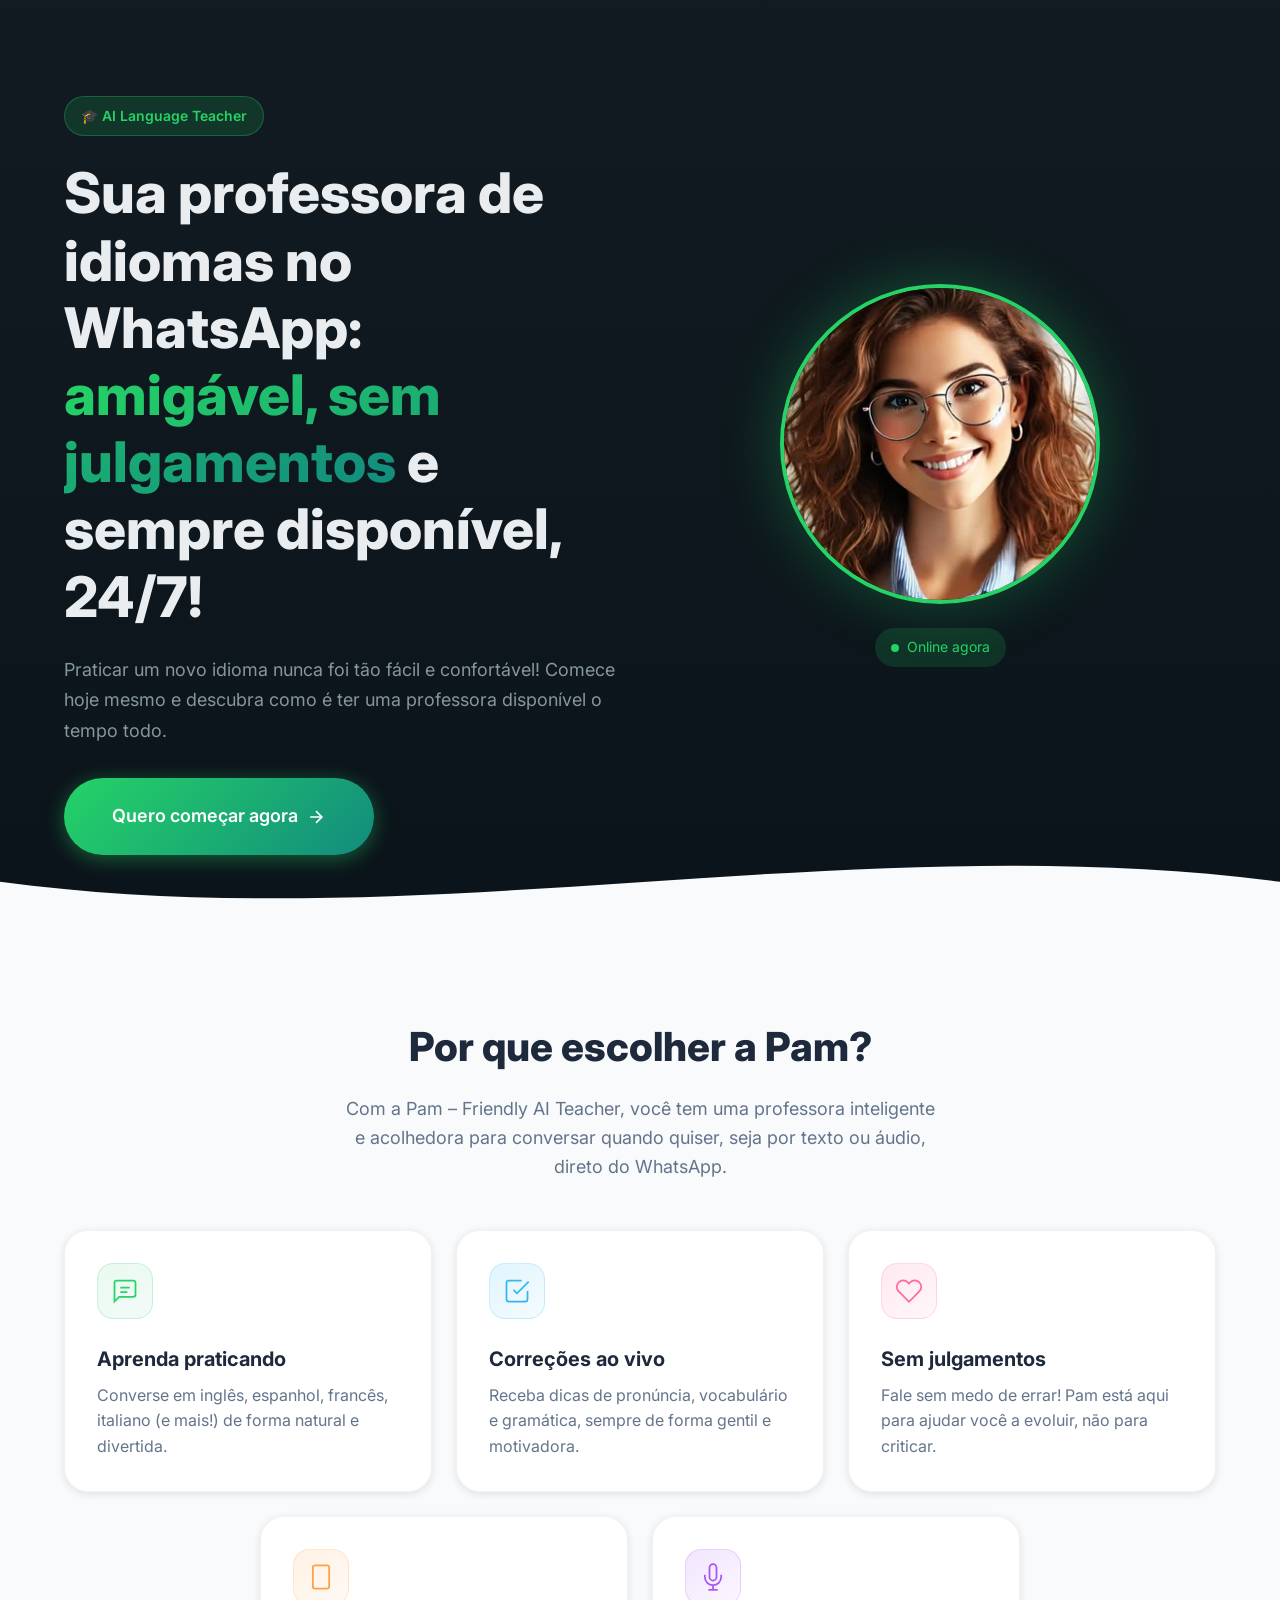
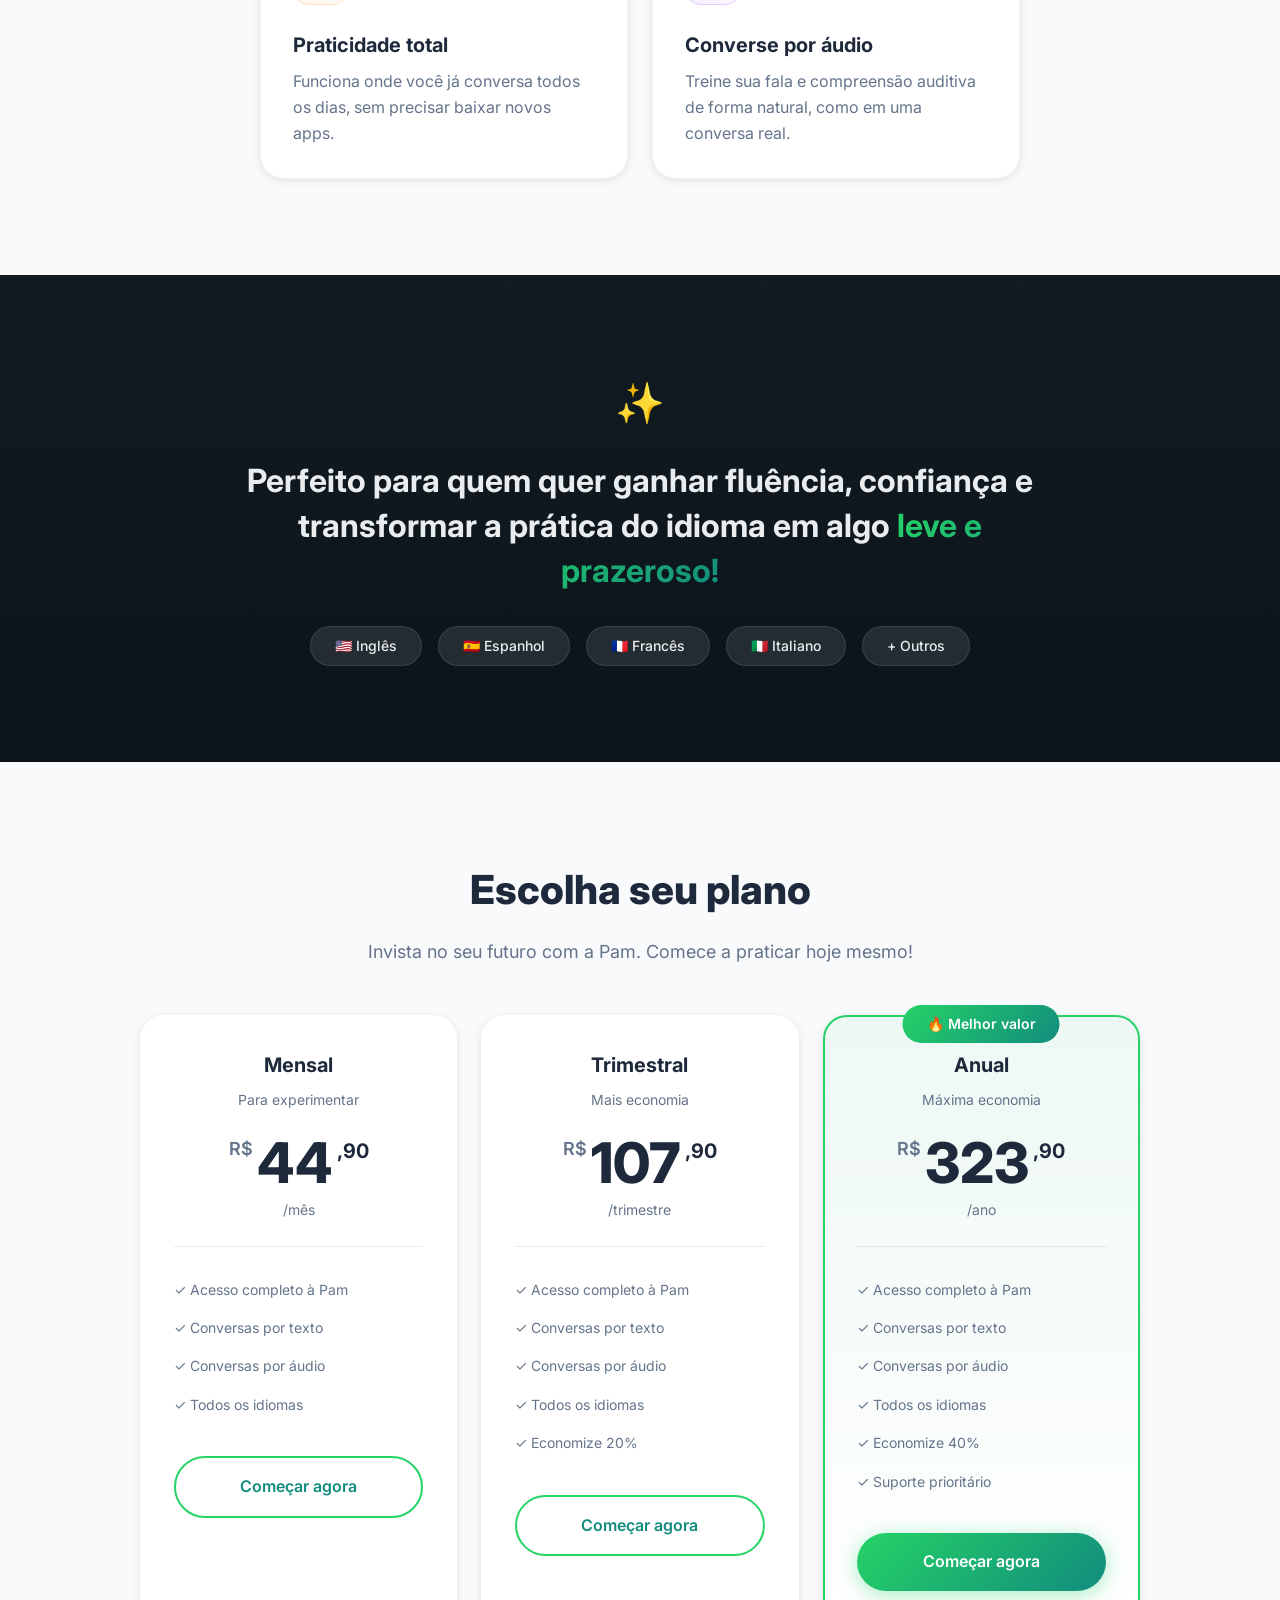
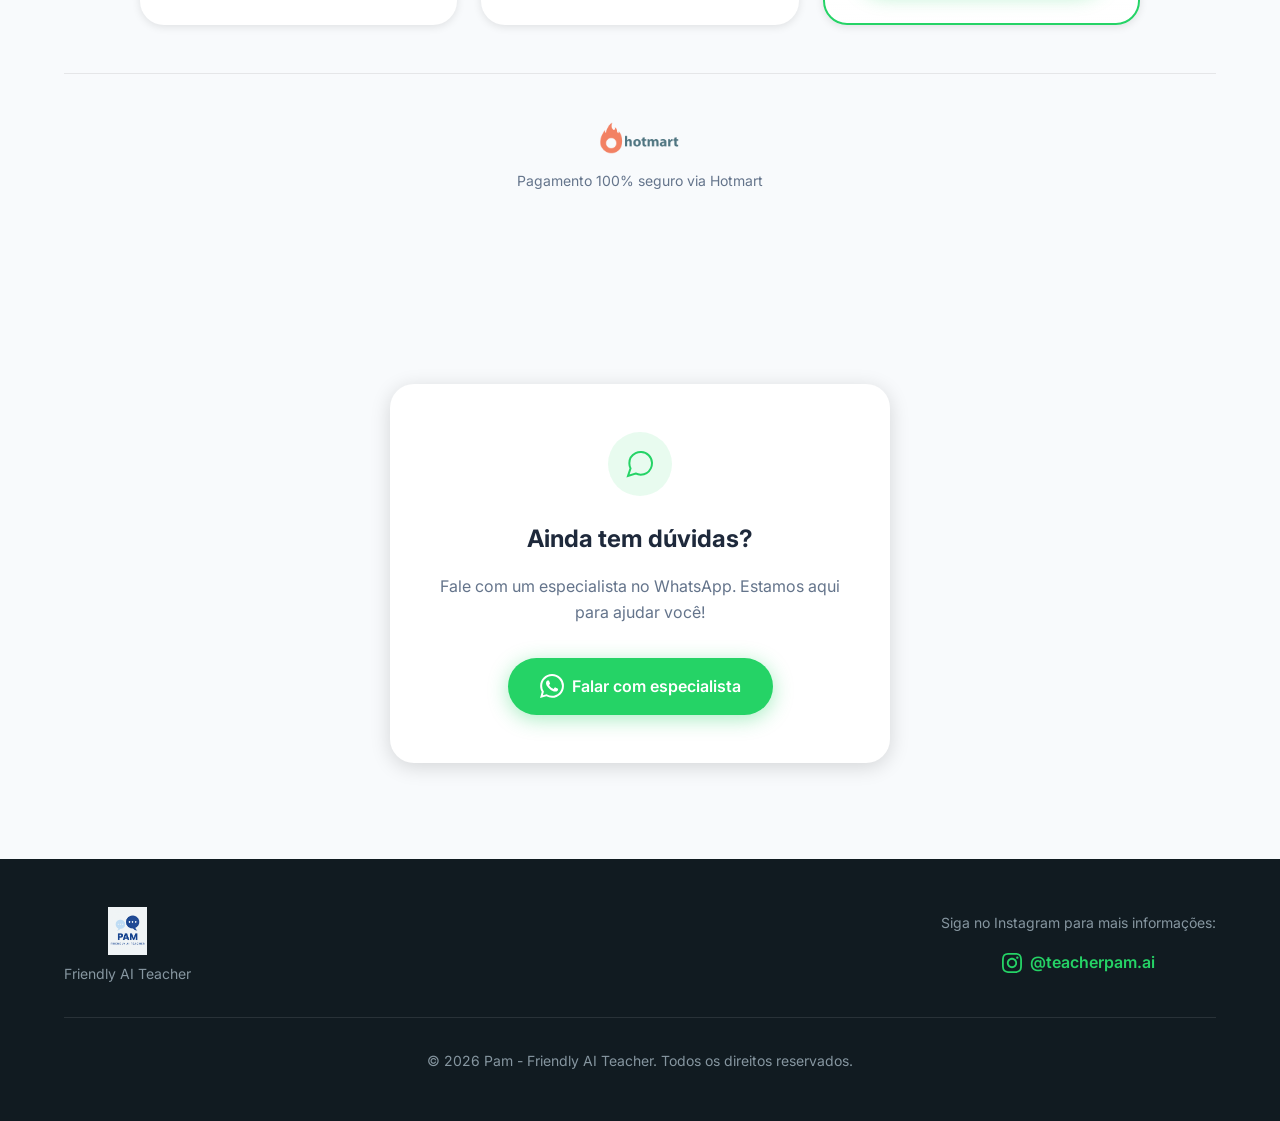
==== index.html @ ce545f1f "feat: enhance SEO by adding comprehensive meta tags, structured data, robots.txt, and sitemap.xml." ====
<!DOCTYPE html>
<html lang="pt-BR">

<head>
    <meta charset="UTF-8">
    <meta name="viewport" content="width=device-width, initial-scale=1.0">

    <!-- Primary SEO -->
    <title>Pam - Friendly AI Teacher | Sua Professora de Idiomas no WhatsApp</title>
    <meta name="description"
        content="Pam - Sua professora de idiomas no WhatsApp. Aprenda inglês, espanhol, francês e italiano de forma amigável, sem julgamentos e disponível 24/7. Pratique por texto e áudio!">
    <meta name="keywords"
        content="aprender inglês, professora de idiomas, WhatsApp, IA, inteligência artificial, curso de inglês, fluência, espanhol, francês, italiano">
    <meta name="author" content="Pam - Friendly AI Teacher">
    <meta name="robots" content="index, follow">

    <!-- Language & Locale -->
    <link rel="canonical" href="https://teacherpam.srv843916.hstgr.cloud/">
    <meta property="og:locale" content="pt_BR">
    <link rel="alternate" hreflang="pt-BR" href="https://teacherpam.srv843916.hstgr.cloud/">

    <!-- Open Graph / Facebook -->
    <meta property="og:type" content="website">
    <meta property="og:url" content="https://teacherpam.srv843916.hstgr.cloud/">
    <meta property="og:title" content="Pam - Friendly AI Teacher | Sua Professora de Idiomas no WhatsApp">
    <meta property="og:description"
        content="Praticar um novo idioma nunca foi tão fácil! Professora disponível 24/7, sem julgamentos. Aprenda inglês, espanhol, francês e italiano pelo WhatsApp.">
    <meta property="og:image" content="https://teacherpam.srv843916.hstgr.cloud/images/pam_profile.jpg">
    <meta property="og:image:width" content="1200">
    <meta property="og:image:height" content="630">
    <meta property="og:site_name" content="Pam - Friendly AI Teacher">

    <!-- Twitter Card -->
    <meta name="twitter:card" content="summary_large_image">
    <meta name="twitter:url" content="https://teacherpam.srv843916.hstgr.cloud/">
    <meta name="twitter:title" content="Pam - Friendly AI Teacher | Sua Professora de Idiomas no WhatsApp">
    <meta name="twitter:description"
        content="Praticar um novo idioma nunca foi tão fácil! Professora disponível 24/7, sem julgamentos.">
    <meta name="twitter:image" content="https://teacherpam.srv843916.hstgr.cloud/images/pam_profile.jpg">

    <!-- Favicon -->
    <link rel="icon" type="image/png" href="images/pam_logo.png">
    <link rel="apple-touch-icon" href="images/pam_logo.png">

    <!-- Preconnect & Preload for Performance -->
    <link rel="preconnect" href="https://fonts.googleapis.com">
    <link rel="preconnect" href="https://fonts.gstatic.com" crossorigin>
    <link rel="preload" href="https://fonts.googleapis.com/css2?family=Inter:wght@400;500;600;700;800&display=swap"
        as="style">
    <link href="https://fonts.googleapis.com/css2?family=Inter:wght@400;500;600;700;800&display=swap" rel="stylesheet">

    <!-- Styles -->
    <link rel="stylesheet" href="styles/main.css">

    <!-- Schema.org Structured Data -->
    <script type="application/ld+json">
    {
        "@context": "https://schema.org",
        "@type": "Product",
        "name": "Pam - Friendly AI Teacher",
        "description": "Professora de idiomas com inteligência artificial disponível 24/7 no WhatsApp. Aprenda inglês, espanhol, francês e italiano de forma amigável e sem julgamentos.",
        "image": "https://teacherpam.srv843916.hstgr.cloud/images/pam_profile.jpg",
        "brand": {
            "@type": "Brand",
            "name": "Pam - Friendly AI Teacher"
        },
        "offers": [
            {
                "@type": "Offer",
                "name": "Plano Mensal",
                "price": "44.90",
                "priceCurrency": "BRL",
                "availability": "https://schema.org/InStock"
            },
            {
                "@type": "Offer",
                "name": "Plano Trimestral",
                "price": "107.90",
                "priceCurrency": "BRL",
                "availability": "https://schema.org/InStock"
            },
            {
                "@type": "Offer",
                "name": "Plano Anual",
                "price": "323.90",
                "priceCurrency": "BRL",
                "availability": "https://schema.org/InStock"
            }
        ]
    }
    </script>
</head>

<body>
    <!-- ======================== HERO SECTION ======================== -->
    <header class="hero" id="hero">
        <div class="hero__container">
            <div class="hero__content">
                <span class="hero__badge">🎓 AI Language Teacher</span>
                <h1 class="hero__title">
                    Sua professora de idiomas no WhatsApp:
                    <span class="highlight">amigável, sem julgamentos</span> e sempre disponível, 24/7!
                </h1>
                <p class="hero__subtitle">
                    Praticar um novo idioma nunca foi tão fácil e confortável!
                    Comece hoje mesmo e descubra como é ter uma professora disponível o tempo todo.
                </p>
                <a href="#pricing" class="btn btn--primary btn--large">
                    <span>Quero começar agora</span>
                    <svg width="20" height="20" viewBox="0 0 24 24" fill="none" stroke="currentColor" stroke-width="2">
                        <path d="M5 12h14M12 5l7 7-7 7" />
                    </svg>
                </a>
            </div>
            <div class="hero__visual">
                <div class="hero__image-wrapper">
                    <img src="images/pam_profile.jpg" alt="Pam - Sua professora de idiomas" class="hero__image">
                    <div class="hero__glow"></div>
                </div>
                <div class="hero__status">
                    <span class="status-dot"></span>
                    Online agora
                </div>
            </div>
        </div>
        <div class="hero__wave">
            <svg viewBox="0 0 1440 120" preserveAspectRatio="none">
                <path d="M0,64 C480,150 960,-20 1440,64 L1440,120 L0,120 Z" fill="var(--bg-light)" />
            </svg>
        </div>
    </header>

    <!-- ======================== VALUE PROPOSITION ======================== -->
    <section class="features" id="features">
        <div class="container">
            <div class="features__intro fade-in">
                <h2 class="section-title">Por que escolher a Pam?</h2>
                <p class="section-subtitle">
                    Com a Pam – Friendly AI Teacher, você tem uma professora inteligente e acolhedora
                    para conversar quando quiser, seja por texto ou áudio, direto do WhatsApp.
                </p>
            </div>

            <div class="features__grid">
                <!-- Feature 1 -->
                <div class="feature-card fade-in">
                    <div class="feature-card__icon">
                        <svg viewBox="0 0 24 24" fill="none" stroke="currentColor" stroke-width="1.5">
                            <path d="M21 15a2 2 0 0 1-2 2H7l-4 4V5a2 2 0 0 1 2-2h14a2 2 0 0 1 2 2z" />
                            <path d="M8 9h8M8 13h6" />
                        </svg>
                    </div>
                    <h3 class="feature-card__title">Aprenda praticando</h3>
                    <p class="feature-card__text">
                        Converse em inglês, espanhol, francês, italiano (e mais!) de forma natural e divertida.
                    </p>
                </div>

                <!-- Feature 2 -->
                <div class="feature-card fade-in">
                    <div class="feature-card__icon feature-card__icon--blue">
                        <svg viewBox="0 0 24 24" fill="none" stroke="currentColor" stroke-width="1.5">
                            <path d="M9 11l3 3L22 4" />
                            <path d="M21 12v7a2 2 0 0 1-2 2H5a2 2 0 0 1-2-2V5a2 2 0 0 1 2-2h11" />
                        </svg>
                    </div>
                    <h3 class="feature-card__title">Correções ao vivo</h3>
                    <p class="feature-card__text">
                        Receba dicas de pronúncia, vocabulário e gramática, sempre de forma gentil e motivadora.
                    </p>
                </div>

                <!-- Feature 3 -->
                <div class="feature-card fade-in">
                    <div class="feature-card__icon feature-card__icon--pink">
                        <svg viewBox="0 0 24 24" fill="none" stroke="currentColor" stroke-width="1.5">
                            <path
                                d="M20.84 4.61a5.5 5.5 0 0 0-7.78 0L12 5.67l-1.06-1.06a5.5 5.5 0 0 0-7.78 7.78l1.06 1.06L12 21.23l7.78-7.78 1.06-1.06a5.5 5.5 0 0 0 0-7.78z" />
                        </svg>
                    </div>
                    <h3 class="feature-card__title">Sem julgamentos</h3>
                    <p class="feature-card__text">
                        Fale sem medo de errar! Pam está aqui para ajudar você a evoluir, não para criticar.
                    </p>
                </div>

                <!-- Feature 4 -->
                <div class="feature-card fade-in">
                    <div class="feature-card__icon feature-card__icon--orange">
                        <svg viewBox="0 0 24 24" fill="none" stroke="currentColor" stroke-width="1.5">
                            <rect x="5" y="2" width="14" height="20" rx="2" ry="2" />
                            <line x1="12" y1="18" x2="12.01" y2="18" />
                        </svg>
                    </div>
                    <h3 class="feature-card__title">Praticidade total</h3>
                    <p class="feature-card__text">
                        Funciona onde você já conversa todos os dias, sem precisar baixar novos apps.
                    </p>
                </div>

                <!-- Feature 5 -->
                <div class="feature-card fade-in">
                    <div class="feature-card__icon feature-card__icon--purple">
                        <svg viewBox="0 0 24 24" fill="none" stroke="currentColor" stroke-width="1.5">
                            <path d="M12 1a3 3 0 0 0-3 3v8a3 3 0 0 0 6 0V4a3 3 0 0 0-3-3z" />
                            <path d="M19 10v2a7 7 0 0 1-14 0v-2" />
                            <line x1="12" y1="19" x2="12" y2="23" />
                            <line x1="8" y1="23" x2="16" y2="23" />
                        </svg>
                    </div>
                    <h3 class="feature-card__title">Converse por áudio</h3>
                    <p class="feature-card__text">
                        Treine sua fala e compreensão auditiva de forma natural, como em uma conversa real.
                    </p>
                </div>
            </div>
        </div>
    </section>

    <!-- ======================== TRANSFORMATION SECTION ======================== -->
    <section class="transformation">
        <div class="container">
            <div class="transformation__content fade-in">
                <div class="transformation__icon">✨</div>
                <h2 class="transformation__title">
                    Perfeito para quem quer ganhar fluência, confiança e transformar a prática do idioma em algo
                    <span class="highlight">leve e prazeroso!</span>
                </h2>
                <div class="transformation__badges">
                    <span class="badge">🇺🇸 Inglês</span>
                    <span class="badge">🇪🇸 Espanhol</span>
                    <span class="badge">🇫🇷 Francês</span>
                    <span class="badge">🇮🇹 Italiano</span>
                    <span class="badge">+ Outros</span>
                </div>
            </div>
        </div>
    </section>

    <!-- ======================== PRICING SECTION ======================== -->
    <section class="pricing" id="pricing">
        <div class="container">
            <div class="pricing__header fade-in">
                <h2 class="section-title">Escolha seu plano</h2>
                <p class="section-subtitle">
                    Invista no seu futuro com a Pam. Comece a praticar hoje mesmo!
                </p>
            </div>

            <div class="pricing__grid">
                <!-- Monthly Plan -->
                <div class="pricing-card fade-in">
                    <div class="pricing-card__header">
                        <h3 class="pricing-card__name">Mensal</h3>
                        <p class="pricing-card__desc">Para experimentar</p>
                    </div>
                    <div class="pricing-card__price">
                        <span class="currency">R$</span>
                        <span class="amount">44</span>
                        <span class="cents">,90</span>
                        <span class="period">/mês</span>
                    </div>
                    <ul class="pricing-card__features">
                        <li>✓ Acesso completo à Pam</li>
                        <li>✓ Conversas por texto</li>
                        <li>✓ Conversas por áudio</li>
                        <li>✓ Todos os idiomas</li>
                    </ul>
                    <a href="https://hotmart.com/pt-br/marketplace/produtos/pam-friendly-ai-teacher/C100588038X?off=pun55wo5"
                        class="btn btn--outline" target="_blank" rel="noopener">
                        Começar agora
                    </a>
                </div>

                <!-- Quarterly Plan -->
                <div class="pricing-card fade-in">
                    <div class="pricing-card__header">
                        <h3 class="pricing-card__name">Trimestral</h3>
                        <p class="pricing-card__desc">Mais economia</p>
                    </div>
                    <div class="pricing-card__price">
                        <span class="currency">R$</span>
                        <span class="amount">107</span>
                        <span class="cents">,90</span>
                        <span class="period">/trimestre</span>
                    </div>
                    <ul class="pricing-card__features">
                        <li>✓ Acesso completo à Pam</li>
                        <li>✓ Conversas por texto</li>
                        <li>✓ Conversas por áudio</li>
                        <li>✓ Todos os idiomas</li>
                        <li>✓ Economize 20%</li>
                    </ul>
                    <a href="https://hotmart.com/pt-br/marketplace/produtos/pam-friendly-ai-teacher/C100588038X?off=7x356iu5"
                        class="btn btn--outline" target="_blank" rel="noopener">
                        Começar agora
                    </a>
                </div>

                <!-- Annual Plan (Featured) -->
                <div class="pricing-card pricing-card--featured fade-in">
                    <div class="pricing-card__badge">🔥 Melhor valor</div>
                    <div class="pricing-card__header">
                        <h3 class="pricing-card__name">Anual</h3>
                        <p class="pricing-card__desc">Máxima economia</p>
                    </div>
                    <div class="pricing-card__price">
                        <span class="currency">R$</span>
                        <span class="amount">323</span>
                        <span class="cents">,90</span>
                        <span class="period">/ano</span>
                    </div>
                    <ul class="pricing-card__features">
                        <li>✓ Acesso completo à Pam</li>
                        <li>✓ Conversas por texto</li>
                        <li>✓ Conversas por áudio</li>
                        <li>✓ Todos os idiomas</li>
                        <li>✓ Economize 40%</li>
                        <li>✓ Suporte prioritário</li>
                    </ul>
                    <a href="https://hotmart.com/pt-br/marketplace/produtos/pam-friendly-ai-teacher/C100588038X"
                        class="btn btn--primary" target="_blank" rel="noopener">
                        Começar agora
                    </a>
                </div>
            </div>

            <!-- Trust Badge -->
            <div class="pricing__trust fade-in">
                <img src="images/hotmart_logo.png" alt="Hotmart - Pagamento Seguro" class="trust-logo">
                <p>Pagamento 100% seguro via Hotmart</p>
            </div>
        </div>
    </section>

    <!-- ======================== FAQ / SUPPORT SECTION ======================== -->
    <section class="support" id="support">
        <div class="container">
            <div class="support__content fade-in">
                <div class="support__icon">
                    <svg viewBox="0 0 24 24" fill="none" stroke="currentColor" stroke-width="1.5">
                        <path
                            d="M21 11.5a8.38 8.38 0 0 1-.9 3.8 8.5 8.5 0 0 1-7.6 4.7 8.38 8.38 0 0 1-3.8-.9L3 21l1.9-5.7a8.38 8.38 0 0 1-.9-3.8 8.5 8.5 0 0 1 4.7-7.6 8.38 8.38 0 0 1 3.8-.9h.5a8.48 8.48 0 0 1 8 8v.5z" />
                    </svg>
                </div>
                <h2 class="support__title">Ainda tem dúvidas?</h2>
                <p class="support__text">
                    Fale com um especialista no WhatsApp. Estamos aqui para ajudar você!
                </p>
                <a href="https://wa.me/5511973829135?text=Ol%C3%A1%2C%20gostaria%20de%20saber%20mais%20sobre%20a%20Pam"
                    class="btn btn--whatsapp" target="_blank" rel="noopener">
                    <svg viewBox="0 0 24 24" fill="currentColor" width="24" height="24">
                        <path
                            d="M17.472 14.382c-.297-.149-1.758-.867-2.03-.967-.273-.099-.471-.148-.67.15-.197.297-.767.966-.94 1.164-.173.199-.347.223-.644.075-.297-.15-1.255-.463-2.39-1.475-.883-.788-1.48-1.761-1.653-2.059-.173-.297-.018-.458.13-.606.134-.133.298-.347.446-.52.149-.174.198-.298.298-.497.099-.198.05-.371-.025-.52-.075-.149-.669-1.612-.916-2.207-.242-.579-.487-.5-.669-.51-.173-.008-.371-.01-.57-.01-.198 0-.52.074-.792.372-.272.297-1.04 1.016-1.04 2.479 0 1.462 1.065 2.875 1.213 3.074.149.198 2.096 3.2 5.077 4.487.709.306 1.262.489 1.694.625.712.227 1.36.195 1.871.118.571-.085 1.758-.719 2.006-1.413.248-.694.248-1.289.173-1.413-.074-.124-.272-.198-.57-.347m-5.421 7.403h-.004a9.87 9.87 0 01-5.031-1.378l-.361-.214-3.741.982.998-3.648-.235-.374a9.86 9.86 0 01-1.51-5.26c.001-5.45 4.436-9.884 9.888-9.884 2.64 0 5.122 1.03 6.988 2.898a9.825 9.825 0 012.893 6.994c-.003 5.45-4.437 9.884-9.885 9.884m8.413-18.297A11.815 11.815 0 0012.05 0C5.495 0 .16 5.335.157 11.892c0 2.096.547 4.142 1.588 5.945L.057 24l6.305-1.654a11.882 11.882 0 005.683 1.448h.005c6.554 0 11.89-5.335 11.893-11.893a11.821 11.821 0 00-3.48-8.413z" />
                    </svg>
                    Falar com especialista
                </a>
            </div>
        </div>
    </section>

    <!-- ======================== FOOTER ======================== -->
    <footer class="footer">
        <div class="container">
            <div class="footer__content">
                <div class="footer__brand">
                    <img src="images/pam_logo.png" alt="Pam Logo" class="footer__logo">
                    <p class="footer__tagline">Friendly AI Teacher</p>
                </div>
                <div class="footer__social">
                    <p>Siga no Instagram para mais informações:</p>
                    <a href="https://instagram.com/teacherpam.ai" class="footer__instagram" target="_blank"
                        rel="noopener">
                        <svg viewBox="0 0 24 24" fill="currentColor" width="20" height="20">
                            <path
                                d="M12 2.163c3.204 0 3.584.012 4.85.07 3.252.148 4.771 1.691 4.919 4.919.058 1.265.069 1.645.069 4.849 0 3.205-.012 3.584-.069 4.849-.149 3.225-1.664 4.771-4.919 4.919-1.266.058-1.644.07-4.85.07-3.204 0-3.584-.012-4.849-.07-3.26-.149-4.771-1.699-4.919-4.92-.058-1.265-.07-1.644-.07-4.849 0-3.204.013-3.583.07-4.849.149-3.227 1.664-4.771 4.919-4.919 1.266-.057 1.645-.069 4.849-.069zm0-2.163c-3.259 0-3.667.014-4.947.072-4.358.2-6.78 2.618-6.98 6.98-.059 1.281-.073 1.689-.073 4.948 0 3.259.014 3.668.072 4.948.2 4.358 2.618 6.78 6.98 6.98 1.281.058 1.689.072 4.948.072 3.259 0 3.668-.014 4.948-.072 4.354-.2 6.782-2.618 6.979-6.98.059-1.28.073-1.689.073-4.948 0-3.259-.014-3.667-.072-4.947-.196-4.354-2.617-6.78-6.979-6.98-1.281-.059-1.69-.073-4.949-.073zm0 5.838c-3.403 0-6.162 2.759-6.162 6.162s2.759 6.163 6.162 6.163 6.162-2.759 6.162-6.163c0-3.403-2.759-6.162-6.162-6.162zm0 10.162c-2.209 0-4-1.79-4-4 0-2.209 1.791-4 4-4s4 1.791 4 4c0 2.21-1.791 4-4 4zm6.406-11.845c-.796 0-1.441.645-1.441 1.44s.645 1.44 1.441 1.44c.795 0 1.439-.645 1.439-1.44s-.644-1.44-1.439-1.44z" />
                        </svg>
                        @teacherpam.ai
                    </a>
                </div>
            </div>
            <div class="footer__bottom">
                <p>&copy; 2026 Pam - Friendly AI Teacher. Todos os direitos reservados.</p>
            </div>
        </div>
    </footer>

    <!-- Scripts -->
    <script src="scripts/main.js"></script>
</body>

</html>
---- styles/main.css ----
/* ============================================
   PAM - FRIENDLY AI TEACHER
   Landing Page Styles
   ============================================ */

/* ======================== CSS RESET & VARIABLES ======================== */
:root {
    /* Colors - WhatsApp inspired with distinct brand identity */
    --primary: #25D366;
    --primary-dark: #128C7E;
    --primary-light: #DCF8C6;
    --accent: #34B7F1;
    --accent-pink: #FF6B9D;
    --accent-orange: #FF9F43;
    --accent-purple: #A855F7;

    /* Backgrounds */
    --bg-dark: #111B21;
    --bg-darker: #0B141A;
    --bg-light: #F8FAFC;
    --bg-card: #1F2C34;
    --bg-card-light: #FFFFFF;

    /* Text */
    --text-primary: #E9EDEF;
    --text-secondary: #8696A0;
    --text-dark: #1E293B;
    --text-muted: #64748B;

    /* Gradients */
    --gradient-primary: linear-gradient(135deg, var(--primary) 0%, var(--primary-dark) 100%);
    --gradient-hero: linear-gradient(180deg, var(--bg-dark) 0%, var(--bg-darker) 100%);
    --gradient-card: linear-gradient(145deg, rgba(37, 211, 102, 0.1) 0%, rgba(18, 140, 126, 0.05) 100%);

    /* Shadows */
    --shadow-sm: 0 2px 8px rgba(0, 0, 0, 0.1);
    --shadow-md: 0 4px 20px rgba(0, 0, 0, 0.15);
    --shadow-lg: 0 8px 40px rgba(0, 0, 0, 0.2);
    --shadow-glow: 0 0 60px rgba(37, 211, 102, 0.3);

    /* Spacing */
    --space-xs: 0.5rem;
    --space-sm: 1rem;
    --space-md: 1.5rem;
    --space-lg: 2rem;
    --space-xl: 3rem;
    --space-2xl: 4rem;
    --space-3xl: 6rem;

    /* Typography */
    --font-family: 'Inter', -apple-system, BlinkMacSystemFont, 'Segoe UI', sans-serif;
    --font-size-xs: 0.75rem;
    --font-size-sm: 0.875rem;
    --font-size-base: 1rem;
    --font-size-lg: 1.125rem;
    --font-size-xl: 1.25rem;
    --font-size-2xl: 1.5rem;
    --font-size-3xl: 2rem;
    --font-size-4xl: 2.5rem;
    --font-size-5xl: 3.5rem;

    /* Border Radius */
    --radius-sm: 0.5rem;
    --radius-md: 1rem;
    --radius-lg: 1.5rem;
    --radius-full: 9999px;

    /* Transitions */
    --transition-fast: 150ms ease;
    --transition-base: 300ms ease;
    --transition-slow: 500ms ease;
}

/* ======================== BASE RESET ======================== */
*,
*::before,
*::after {
    margin: 0;
    padding: 0;
    box-sizing: border-box;
}

html {
    scroll-behavior: smooth;
    font-size: 16px;
}

body {
    font-family: var(--font-family);
    font-size: var(--font-size-base);
    line-height: 1.6;
    color: var(--text-dark);
    background-color: var(--bg-light);
    overflow-x: hidden;
}

img {
    max-width: 100%;
    height: auto;
    display: block;
}

a {
    text-decoration: none;
    color: inherit;
}

ul {
    list-style: none;
}

/* ======================== UTILITIES ======================== */
.container {
    width: 100%;
    max-width: 1200px;
    margin: 0 auto;
    padding: 0 var(--space-md);
}

.highlight {
    color: var(--primary);
    position: relative;
}

.section-title {
    font-size: var(--font-size-3xl);
    font-weight: 800;
    text-align: center;
    margin-bottom: var(--space-sm);
    color: var(--text-dark);
}

.section-subtitle {
    font-size: var(--font-size-lg);
    text-align: center;
    color: var(--text-muted);
    max-width: 600px;
    margin: 0 auto var(--space-xl);
}

/* ======================== BUTTONS ======================== */
.btn {
    display: inline-flex;
    align-items: center;
    justify-content: center;
    gap: var(--space-xs);
    padding: var(--space-sm) var(--space-lg);
    font-family: var(--font-family);
    font-size: var(--font-size-base);
    font-weight: 600;
    border-radius: var(--radius-full);
    border: none;
    cursor: pointer;
    transition: all var(--transition-base);
    text-align: center;
}

.btn--primary {
    background: var(--gradient-primary);
    color: white;
    box-shadow: 0 4px 20px rgba(37, 211, 102, 0.4);
}

.btn--primary:hover {
    transform: translateY(-2px);
    box-shadow: 0 6px 30px rgba(37, 211, 102, 0.5);
}

.btn--outline {
    background: transparent;
    color: var(--primary-dark);
    border: 2px solid var(--primary);
}

.btn--outline:hover {
    background: var(--primary);
    color: white;
}

.btn--large {
    padding: var(--space-md) var(--space-xl);
    font-size: var(--font-size-lg);
}

.btn--whatsapp {
    background: #25D366;
    color: white;
    box-shadow: 0 4px 20px rgba(37, 211, 102, 0.4);
}

.btn--whatsapp:hover {
    background: #128C7E;
    transform: translateY(-2px);
}

/* ======================== HERO SECTION ======================== */
.hero {
    background: var(--gradient-hero);
    color: var(--text-primary);
    padding: var(--space-3xl) 0 var(--space-2xl);
    position: relative;
    overflow: hidden;
    min-height: 100vh;
    display: flex;
    flex-direction: column;
    justify-content: center;
}

.hero__container {
    display: grid;
    grid-template-columns: 1fr;
    gap: var(--space-xl);
    align-items: center;
    max-width: 1200px;
    margin: 0 auto;
    padding: 0 var(--space-md);
}

.hero__badge {
    display: inline-block;
    background: rgba(37, 211, 102, 0.15);
    color: var(--primary);
    padding: var(--space-xs) var(--space-sm);
    border-radius: var(--radius-full);
    font-size: var(--font-size-sm);
    font-weight: 600;
    margin-bottom: var(--space-md);
    border: 1px solid rgba(37, 211, 102, 0.3);
}

.hero__title {
    font-size: var(--font-size-3xl);
    font-weight: 800;
    line-height: 1.2;
    margin-bottom: var(--space-md);
}

.hero__title .highlight {
    background: var(--gradient-primary);
    -webkit-background-clip: text;
    -webkit-text-fill-color: transparent;
    background-clip: text;
}

.hero__subtitle {
    font-size: var(--font-size-lg);
    color: var(--text-secondary);
    margin-bottom: var(--space-lg);
    line-height: 1.7;
}

.hero__visual {
    display: flex;
    flex-direction: column;
    align-items: center;
    gap: var(--space-md);
}

.hero__image-wrapper {
    position: relative;
    width: 200px;
    height: 200px;
}

.hero__image {
    width: 100%;
    height: 100%;
    object-fit: cover;
    border-radius: 50%;
    border: 4px solid var(--primary);
    box-shadow: var(--shadow-glow);
}

.hero__glow {
    position: absolute;
    inset: -20px;
    background: radial-gradient(circle, rgba(37, 211, 102, 0.3) 0%, transparent 70%);
    border-radius: 50%;
    z-index: -1;
    animation: pulse 3s ease-in-out infinite;
}

@keyframes pulse {

    0%,
    100% {
        transform: scale(1);
        opacity: 0.5;
    }

    50% {
        transform: scale(1.1);
        opacity: 0.8;
    }
}

.hero__status {
    display: flex;
    align-items: center;
    gap: var(--space-xs);
    background: rgba(37, 211, 102, 0.15);
    padding: var(--space-xs) var(--space-sm);
    border-radius: var(--radius-full);
    font-size: var(--font-size-sm);
    color: var(--primary);
}

.status-dot {
    width: 8px;
    height: 8px;
    background: var(--primary);
    border-radius: 50%;
    animation: blink 2s ease-in-out infinite;
}

@keyframes blink {

    0%,
    100% {
        opacity: 1;
    }

    50% {
        opacity: 0.4;
    }
}

.hero__wave {
    position: absolute;
    bottom: 0;
    left: 0;
    width: 100%;
    line-height: 0;
}

.hero__wave svg {
    width: 100%;
    height: 80px;
}

/* ======================== FEATURES SECTION ======================== */
.features {
    padding: var(--space-3xl) 0;
    background: var(--bg-light);
}

.features__intro {
    margin-bottom: var(--space-xl);
}

.features__grid {
    display: grid;
    grid-template-columns: 1fr;
    gap: var(--space-md);
}

.feature-card {
    background: var(--bg-card-light);
    padding: var(--space-lg);
    border-radius: var(--radius-lg);
    box-shadow: var(--shadow-sm);
    transition: all var(--transition-base);
    border: 1px solid rgba(0, 0, 0, 0.05);
}

.feature-card:hover {
    transform: translateY(-4px);
    box-shadow: var(--shadow-md);
}

.feature-card__icon {
    width: 56px;
    height: 56px;
    background: var(--gradient-card);
    border-radius: var(--radius-md);
    display: flex;
    align-items: center;
    justify-content: center;
    margin-bottom: var(--space-md);
    border: 1px solid rgba(37, 211, 102, 0.2);
}

.feature-card__icon svg {
    width: 28px;
    height: 28px;
    stroke: var(--primary);
}

.feature-card__icon--blue {
    background: linear-gradient(145deg, rgba(52, 183, 241, 0.15) 0%, rgba(52, 183, 241, 0.05) 100%);
    border-color: rgba(52, 183, 241, 0.2);
}

.feature-card__icon--blue svg {
    stroke: var(--accent);
}

.feature-card__icon--pink {
    background: linear-gradient(145deg, rgba(255, 107, 157, 0.15) 0%, rgba(255, 107, 157, 0.05) 100%);
    border-color: rgba(255, 107, 157, 0.2);
}

.feature-card__icon--pink svg {
    stroke: var(--accent-pink);
}

.feature-card__icon--orange {
    background: linear-gradient(145deg, rgba(255, 159, 67, 0.15) 0%, rgba(255, 159, 67, 0.05) 100%);
    border-color: rgba(255, 159, 67, 0.2);
}

.feature-card__icon--orange svg {
    stroke: var(--accent-orange);
}

.feature-card__icon--purple {
    background: linear-gradient(145deg, rgba(168, 85, 247, 0.15) 0%, rgba(168, 85, 247, 0.05) 100%);
    border-color: rgba(168, 85, 247, 0.2);
}

.feature-card__icon--purple svg {
    stroke: var(--accent-purple);
}

.feature-card__title {
    font-size: var(--font-size-xl);
    font-weight: 700;
    color: var(--text-dark);
    margin-bottom: var(--space-xs);
}

.feature-card__text {
    color: var(--text-muted);
    font-size: var(--font-size-base);
    line-height: 1.6;
}

/* ======================== TRANSFORMATION SECTION ======================== */
.transformation {
    background: var(--gradient-hero);
    padding: var(--space-3xl) 0;
    color: var(--text-primary);
}

.transformation__content {
    text-align: center;
    max-width: 800px;
    margin: 0 auto;
}

.transformation__icon {
    font-size: var(--font-size-4xl);
    margin-bottom: var(--space-md);
}

.transformation__title {
    font-size: var(--font-size-2xl);
    font-weight: 700;
    line-height: 1.4;
    margin-bottom: var(--space-lg);
}

.transformation__title .highlight {
    background: var(--gradient-primary);
    -webkit-background-clip: text;
    -webkit-text-fill-color: transparent;
    background-clip: text;
}

.transformation__badges {
    display: flex;
    flex-wrap: wrap;
    justify-content: center;
    gap: var(--space-sm);
}

.badge {
    background: rgba(255, 255, 255, 0.1);
    padding: var(--space-xs) var(--space-md);
    border-radius: var(--radius-full);
    font-size: var(--font-size-sm);
    font-weight: 500;
    border: 1px solid rgba(255, 255, 255, 0.1);
    backdrop-filter: blur(10px);
}

/* ======================== PRICING SECTION ======================== */
.pricing {
    padding: var(--space-3xl) 0;
    background: var(--bg-light);
}

.pricing__header {
    margin-bottom: var(--space-xl);
}

.pricing__grid {
    display: grid;
    grid-template-columns: 1fr;
    gap: var(--space-md);
    max-width: 1000px;
    margin: 0 auto;
}

.pricing-card {
    background: var(--bg-card-light);
    padding: var(--space-lg);
    border-radius: var(--radius-lg);
    box-shadow: var(--shadow-sm);
    text-align: center;
    position: relative;
    border: 2px solid transparent;
    transition: all var(--transition-base);
}

.pricing-card:hover {
    transform: translateY(-4px);
    box-shadow: var(--shadow-md);
}

.pricing-card--featured {
    border-color: var(--primary);
    background: linear-gradient(180deg, rgba(37, 211, 102, 0.05) 0%, var(--bg-card-light) 100%);
}

.pricing-card__badge {
    position: absolute;
    top: -12px;
    left: 50%;
    transform: translateX(-50%);
    background: var(--gradient-primary);
    color: white;
    padding: var(--space-xs) var(--space-md);
    border-radius: var(--radius-full);
    font-size: var(--font-size-sm);
    font-weight: 600;
    white-space: nowrap;
}

.pricing-card__header {
    margin-bottom: var(--space-md);
}

.pricing-card__name {
    font-size: var(--font-size-xl);
    font-weight: 700;
    color: var(--text-dark);
    margin-bottom: var(--space-xs);
}

.pricing-card__desc {
    color: var(--text-muted);
    font-size: var(--font-size-sm);
}

.pricing-card__price {
    margin-bottom: var(--space-md);
    padding-bottom: var(--space-md);
    border-bottom: 1px solid rgba(0, 0, 0, 0.08);
}

.pricing-card__price .currency {
    font-size: var(--font-size-lg);
    font-weight: 600;
    color: var(--text-muted);
    vertical-align: top;
}

.pricing-card__price .amount {
    font-size: var(--font-size-5xl);
    font-weight: 800;
    color: var(--text-dark);
    line-height: 1;
}

.pricing-card__price .cents {
    font-size: var(--font-size-xl);
    font-weight: 700;
    color: var(--text-dark);
    vertical-align: top;
}

.pricing-card__price .period {
    display: block;
    font-size: var(--font-size-sm);
    color: var(--text-muted);
    margin-top: var(--space-xs);
}

.pricing-card__features {
    text-align: left;
    margin-bottom: var(--space-lg);
}

.pricing-card__features li {
    padding: var(--space-xs) 0;
    color: var(--text-muted);
    font-size: var(--font-size-sm);
}

.pricing-card .btn {
    width: 100%;
}

.pricing__trust {
    display: flex;
    flex-direction: column;
    align-items: center;
    gap: var(--space-sm);
    margin-top: var(--space-xl);
    padding-top: var(--space-xl);
    border-top: 1px solid rgba(0, 0, 0, 0.08);
}

.trust-logo {
    height: 32px;
    width: auto;
    opacity: 0.7;
}

.pricing__trust p {
    color: var(--text-muted);
    font-size: var(--font-size-sm);
}

/* ======================== SUPPORT SECTION ======================== */
.support {
    background: var(--bg-light);
    padding: var(--space-3xl) 0;
}

.support__content {
    text-align: center;
    max-width: 500px;
    margin: 0 auto;
    background: var(--bg-card-light);
    padding: var(--space-xl);
    border-radius: var(--radius-lg);
    box-shadow: var(--shadow-md);
}

.support__icon {
    width: 64px;
    height: 64px;
    background: rgba(37, 211, 102, 0.1);
    border-radius: 50%;
    display: flex;
    align-items: center;
    justify-content: center;
    margin: 0 auto var(--space-md);
}

.support__icon svg {
    width: 32px;
    height: 32px;
    stroke: var(--primary);
}

.support__title {
    font-size: var(--font-size-2xl);
    font-weight: 700;
    color: var(--text-dark);
    margin-bottom: var(--space-sm);
}

.support__text {
    color: var(--text-muted);
    margin-bottom: var(--space-lg);
}

/* ======================== FOOTER ======================== */
.footer {
    background: var(--bg-dark);
    color: var(--text-secondary);
    padding: var(--space-xl) 0;
}

.footer__content {
    display: flex;
    flex-direction: column;
    align-items: center;
    gap: var(--space-lg);
    padding-bottom: var(--space-lg);
    border-bottom: 1px solid rgba(255, 255, 255, 0.1);
}

.footer__brand {
    text-align: center;
}

.footer__logo {
    height: 48px;
    width: auto;
    margin: 0 auto var(--space-xs);
}

.footer__tagline {
    font-size: var(--font-size-sm);
    color: var(--text-secondary);
}

.footer__social {
    text-align: center;
}

.footer__social p {
    margin-bottom: var(--space-sm);
    font-size: var(--font-size-sm);
}

.footer__instagram {
    display: inline-flex;
    align-items: center;
    gap: var(--space-xs);
    color: var(--primary);
    font-weight: 600;
    transition: color var(--transition-fast);
}

.footer__instagram:hover {
    color: var(--primary-light);
}

.footer__bottom {
    padding-top: var(--space-lg);
    text-align: center;
}

.footer__bottom p {
    font-size: var(--font-size-sm);
    color: var(--text-secondary);
}

/* ======================== ANIMATIONS ======================== */
.fade-in {
    opacity: 0;
    transform: translateY(20px);
    transition: opacity 0.6s ease, transform 0.6s ease;
}

.fade-in.visible {
    opacity: 1;
    transform: translateY(0);
}

/* ======================== RESPONSIVE DESIGN ======================== */

/* Tablet */
@media (min-width: 768px) {
    .hero__container {
        grid-template-columns: 1fr 1fr;
        text-align: left;
    }

    .hero__title {
        font-size: var(--font-size-4xl);
    }

    .hero__visual {
        order: 1;
    }

    .hero__content {
        order: 0;
    }

    .hero__image-wrapper {
        width: 280px;
        height: 280px;
    }

    .features__grid {
        grid-template-columns: repeat(2, 1fr);
    }

    .pricing__grid {
        grid-template-columns: repeat(3, 1fr);
    }

    .pricing-card--featured {
        transform: scale(1.05);
    }

    .pricing-card--featured:hover {
        transform: scale(1.05) translateY(-4px);
    }

    .footer__content {
        flex-direction: row;
        justify-content: space-between;
    }
}

/* Desktop */
@media (min-width: 1024px) {
    .hero {
        min-height: 100vh;
    }

    .hero__title {
        font-size: var(--font-size-5xl);
    }

    .hero__image-wrapper {
        width: 320px;
        height: 320px;
    }

    .features__grid {
        grid-template-columns: repeat(3, 1fr);
    }

    .feature-card:nth-child(4),
    .feature-card:nth-child(5) {
        grid-column: span 1;
    }

    .section-title {
        font-size: var(--font-size-4xl);
    }

    .transformation__title {
        font-size: var(--font-size-3xl);
    }
}

/* Large Desktop - Center last 2 cards */
@media (min-width: 1024px) {
    .features__grid {
        display: grid;
        grid-template-columns: repeat(6, 1fr);
    }

    .feature-card:nth-child(1),
    .feature-card:nth-child(2),
    .feature-card:nth-child(3) {
        grid-column: span 2;
    }

    .feature-card:nth-child(4) {
        grid-column: 2 / span 2;
    }

    .feature-card:nth-child(5) {
        grid-column: 4 / span 2;
    }
}
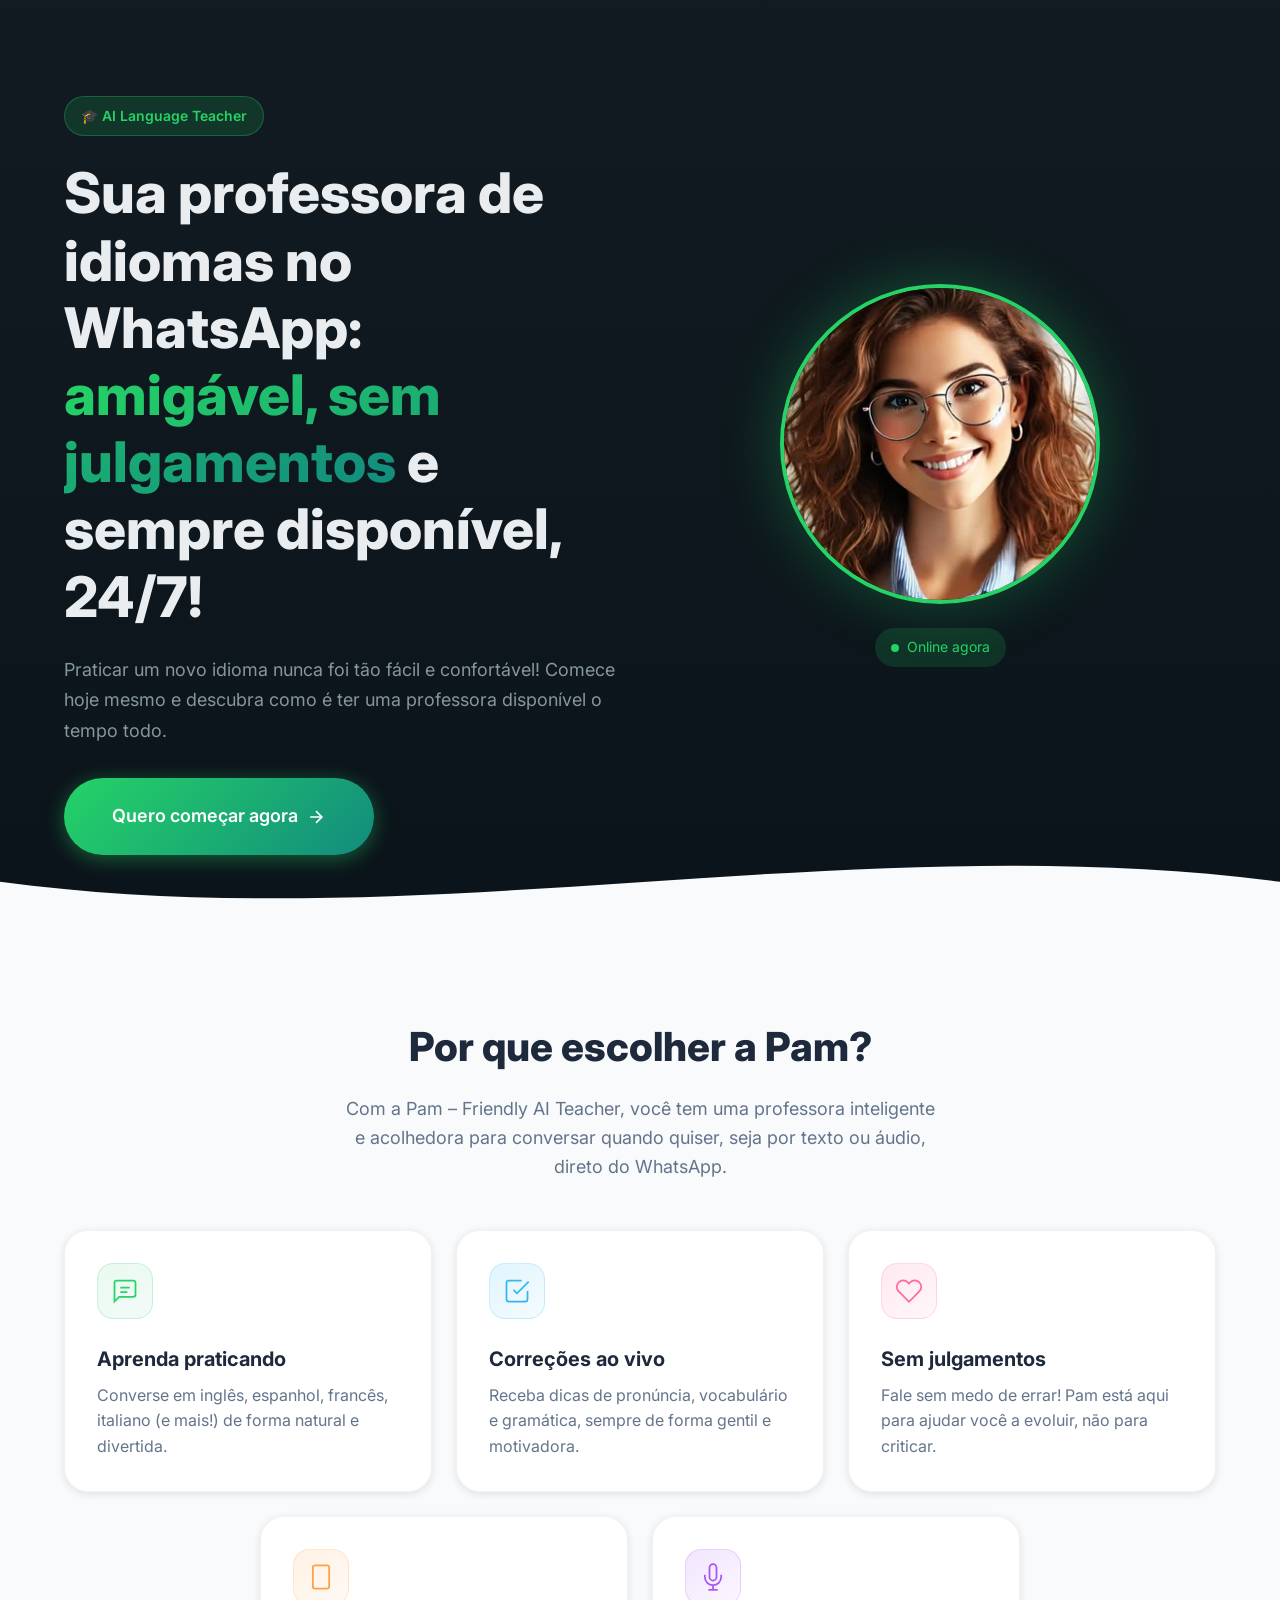
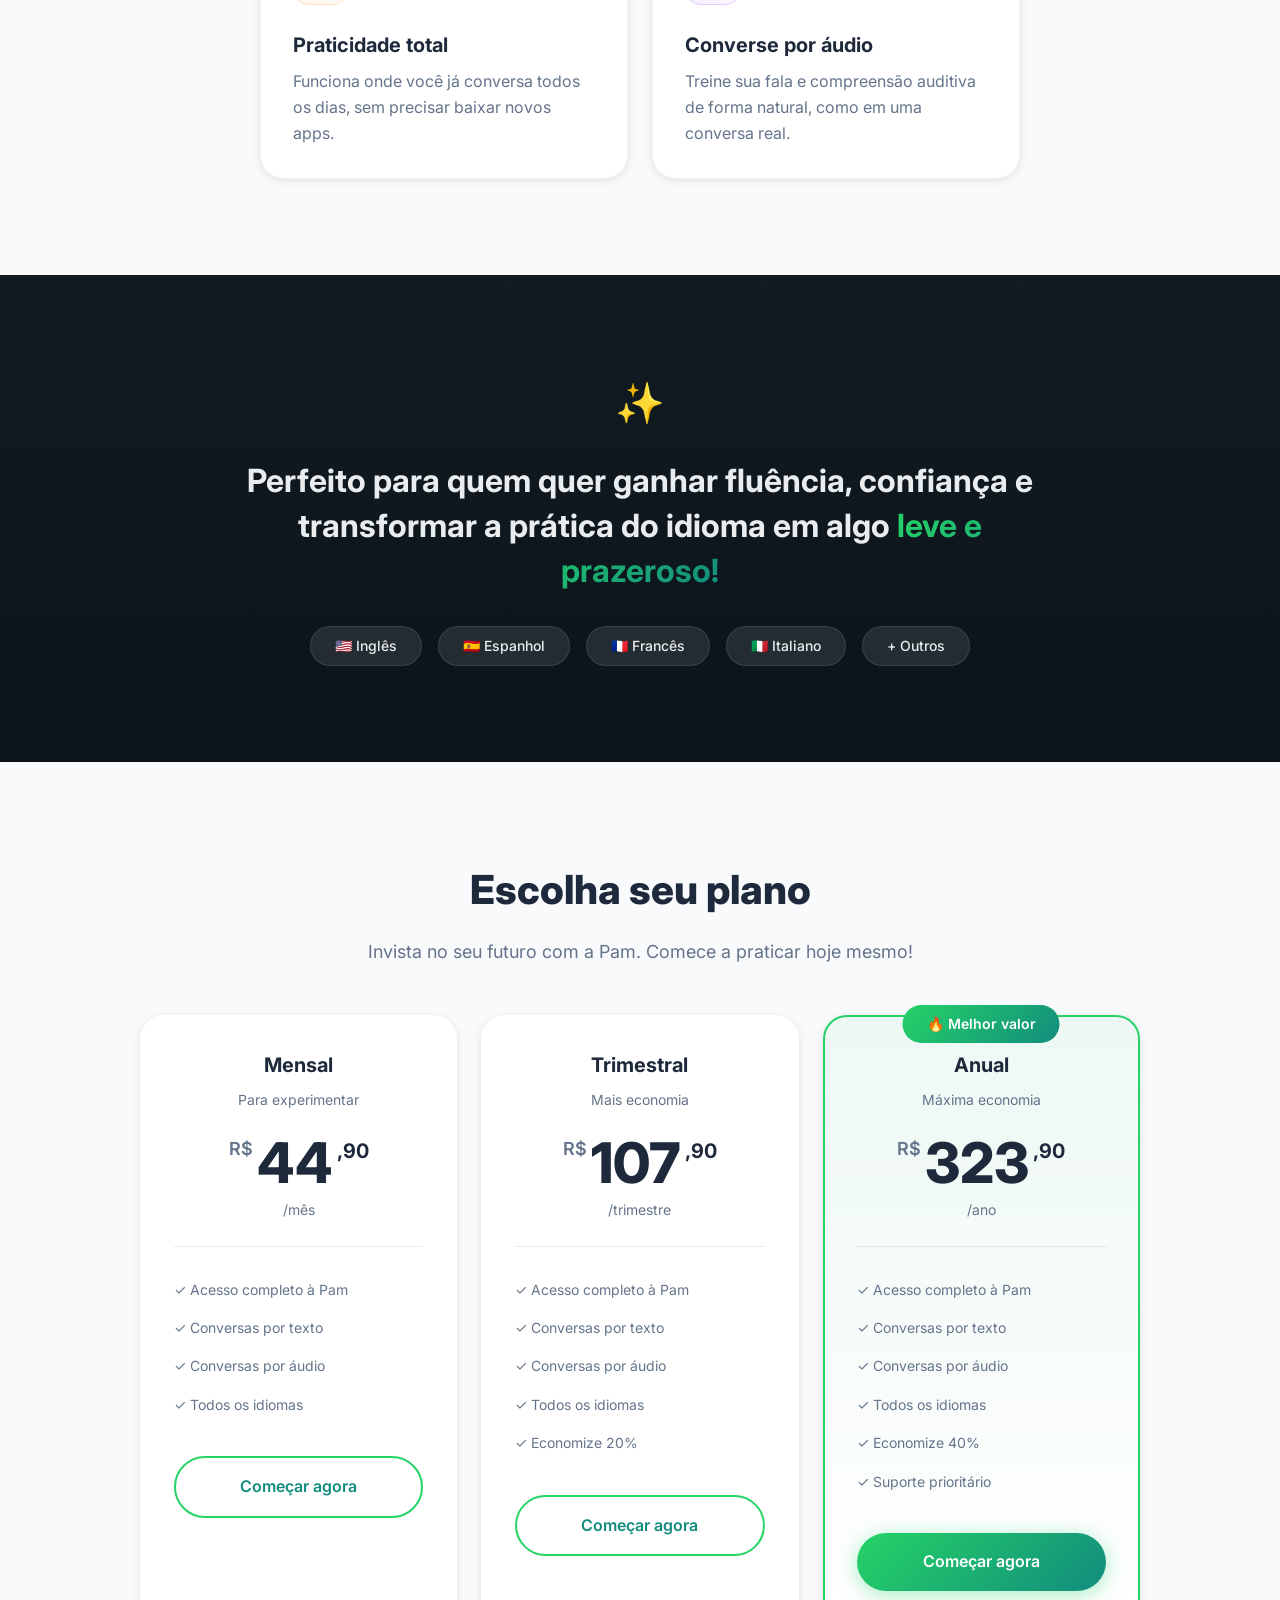
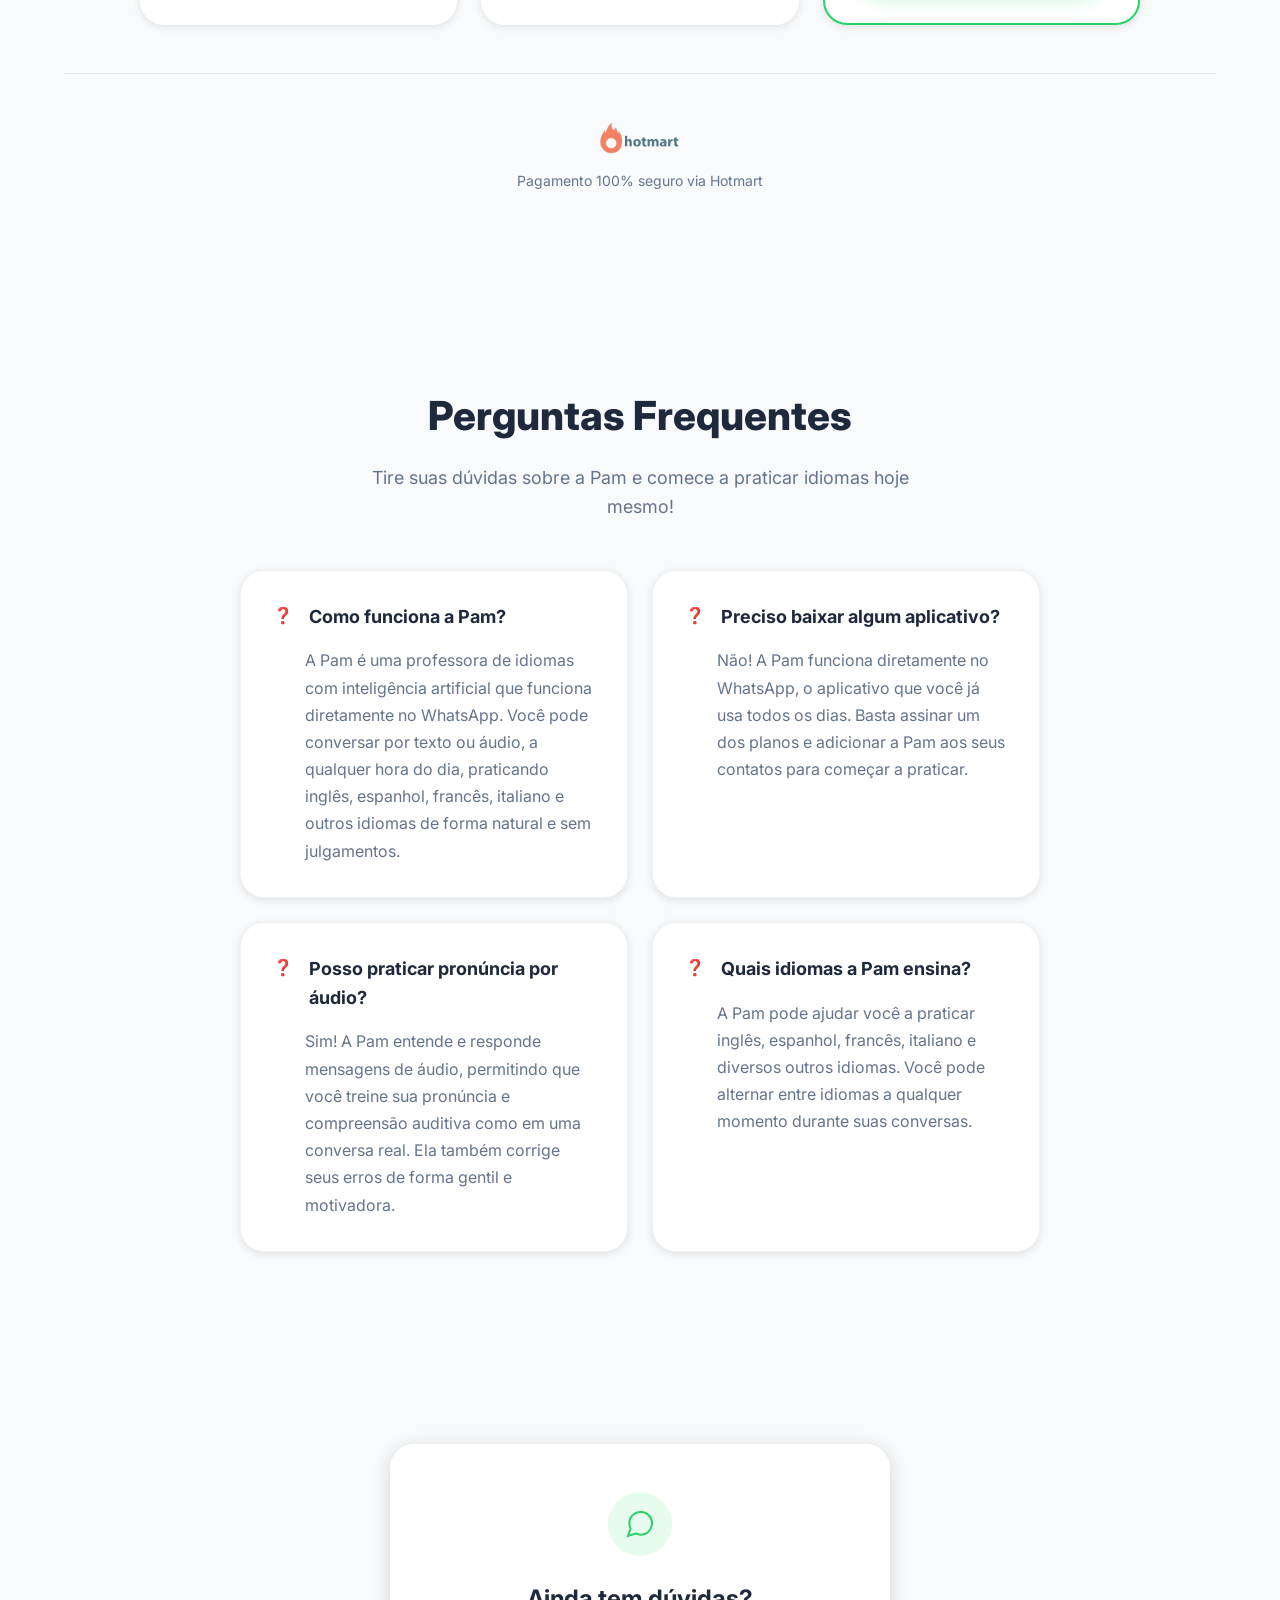
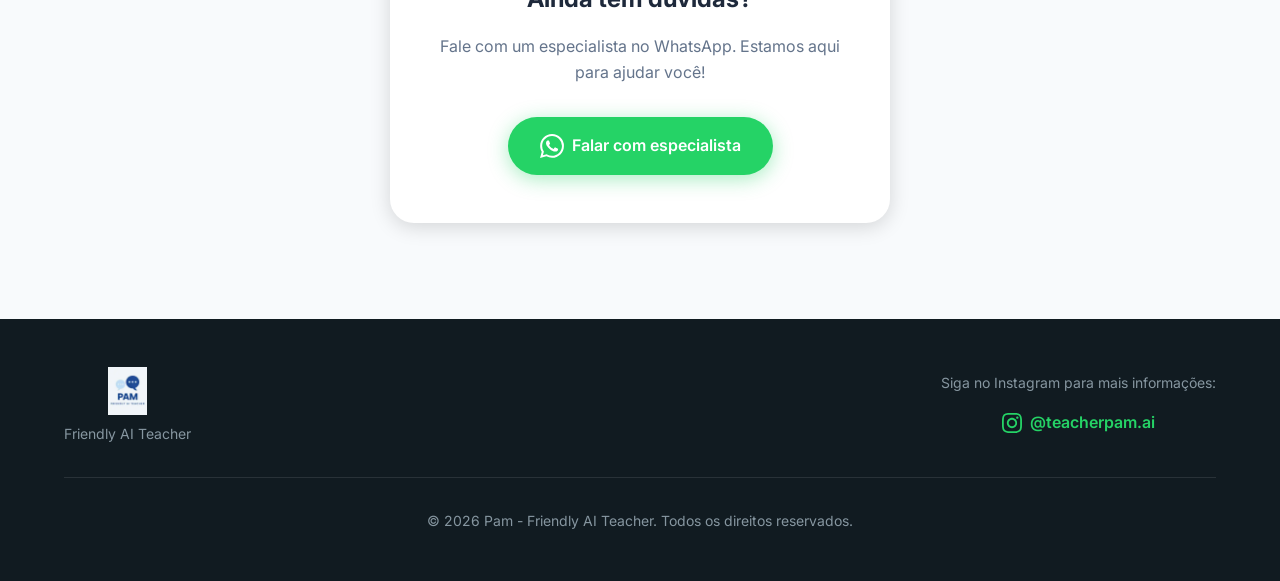
==== commit 37ff70fa: "feat: Add FAQ section, update branding images to WebP, and enhance SEO with schema markup and meta t" ====
--- a/index.html
+++ b/index.html
@@ -13,34 +13,36 @@
         content="aprender inglês, professora de idiomas, WhatsApp, IA, inteligência artificial, curso de inglês, fluência, espanhol, francês, italiano">
     <meta name="author" content="Pam - Friendly AI Teacher">
     <meta name="robots" content="index, follow">
+    <meta name="theme-color" content="#25D366">
 
     <!-- Language & Locale -->
-    <link rel="canonical" href="https://teacherpam.srv843916.hstgr.cloud/">
+    <link rel="canonical" href="https://teacherpamai.lmfhubtech.com/">
     <meta property="og:locale" content="pt_BR">
-    <link rel="alternate" hreflang="pt-BR" href="https://teacherpam.srv843916.hstgr.cloud/">
+    <link rel="alternate" hreflang="pt-BR" href="https://teacherpamai.lmfhubtech.com/">
+    <link rel="alternate" hreflang="x-default" href="https://teacherpamai.lmfhubtech.com/">
 
     <!-- Open Graph / Facebook -->
     <meta property="og:type" content="website">
-    <meta property="og:url" content="https://teacherpam.srv843916.hstgr.cloud/">
+    <meta property="og:url" content="https://teacherpamai.lmfhubtech.com/">
     <meta property="og:title" content="Pam - Friendly AI Teacher | Sua Professora de Idiomas no WhatsApp">
     <meta property="og:description"
         content="Praticar um novo idioma nunca foi tão fácil! Professora disponível 24/7, sem julgamentos. Aprenda inglês, espanhol, francês e italiano pelo WhatsApp.">
-    <meta property="og:image" content="https://teacherpam.srv843916.hstgr.cloud/images/pam_profile.jpg">
+    <meta property="og:image" content="https://teacherpamai.lmfhubtech.com/images/pam_profile.jpg">
     <meta property="og:image:width" content="1200">
     <meta property="og:image:height" content="630">
     <meta property="og:site_name" content="Pam - Friendly AI Teacher">
 
     <!-- Twitter Card -->
     <meta name="twitter:card" content="summary_large_image">
-    <meta name="twitter:url" content="https://teacherpam.srv843916.hstgr.cloud/">
+    <meta name="twitter:url" content="https://teacherpamai.lmfhubtech.com/">
     <meta name="twitter:title" content="Pam - Friendly AI Teacher | Sua Professora de Idiomas no WhatsApp">
     <meta name="twitter:description"
         content="Praticar um novo idioma nunca foi tão fácil! Professora disponível 24/7, sem julgamentos.">
-    <meta name="twitter:image" content="https://teacherpam.srv843916.hstgr.cloud/images/pam_profile.jpg">
+    <meta name="twitter:image" content="https://teacherpamai.lmfhubtech.com/images/pam_profile.jpg">
 
     <!-- Favicon -->
-    <link rel="icon" type="image/png" href="images/pam_logo.png">
-    <link rel="apple-touch-icon" href="images/pam_logo.png">
+    <link rel="icon" type="image/webp" href="images/pam_logo.webp">
+    <link rel="apple-touch-icon" href="images/pam_logo.webp">
 
     <!-- Preconnect & Preload for Performance -->
     <link rel="preconnect" href="https://fonts.googleapis.com">
@@ -59,7 +61,7 @@
         "@type": "Product",
         "name": "Pam - Friendly AI Teacher",
         "description": "Professora de idiomas com inteligência artificial disponível 24/7 no WhatsApp. Aprenda inglês, espanhol, francês e italiano de forma amigável e sem julgamentos.",
-        "image": "https://teacherpam.srv843916.hstgr.cloud/images/pam_profile.jpg",
+        "image": "https://teacherpamai.lmfhubtech.com/images/pam_profile.jpg",
         "brand": {
             "@type": "Brand",
             "name": "Pam - Friendly AI Teacher"
@@ -87,6 +89,26 @@
                 "availability": "https://schema.org/InStock"
             }
         ]
+    }
+    </script>
+
+    <!-- Organization Schema -->
+    <script type="application/ld+json">
+    {
+        "@context": "https://schema.org",
+        "@type": "Organization",
+        "name": "Pam - Friendly AI Teacher",
+        "url": "https://teacherpamai.lmfhubtech.com",
+        "logo": "https://teacherpamai.lmfhubtech.com/images/pam_logo.webp",
+        "sameAs": [
+            "https://instagram.com/teacherpam.ai"
+        ],
+        "contactPoint": {
+            "@type": "ContactPoint",
+            "contactType": "customer service",
+            "url": "https://wa.me/5511973829135",
+            "availableLanguage": ["Portuguese", "English"]
+        }
     }
     </script>
 </head>
@@ -267,7 +289,7 @@
                         <li>✓ Todos os idiomas</li>
                     </ul>
                     <a href="https://hotmart.com/pt-br/marketplace/produtos/pam-friendly-ai-teacher/C100588038X?off=pun55wo5"
-                        class="btn btn--outline" target="_blank" rel="noopener">
+                        class="btn btn--outline" target="_blank" rel="noopener noreferrer">
                         Começar agora
                     </a>
                 </div>
@@ -292,7 +314,7 @@
                         <li>✓ Economize 20%</li>
                     </ul>
                     <a href="https://hotmart.com/pt-br/marketplace/produtos/pam-friendly-ai-teacher/C100588038X?off=7x356iu5"
-                        class="btn btn--outline" target="_blank" rel="noopener">
+                        class="btn btn--outline" target="_blank" rel="noopener noreferrer">
                         Começar agora
                     </a>
                 </div>
@@ -319,7 +341,7 @@
                         <li>✓ Suporte prioritário</li>
                     </ul>
                     <a href="https://hotmart.com/pt-br/marketplace/produtos/pam-friendly-ai-teacher/C100588038X"
-                        class="btn btn--primary" target="_blank" rel="noopener">
+                        class="btn btn--primary" target="_blank" rel="noopener noreferrer">
                         Começar agora
                     </a>
                 </div>
@@ -327,11 +349,104 @@
 
             <!-- Trust Badge -->
             <div class="pricing__trust fade-in">
-                <img src="images/hotmart_logo.png" alt="Hotmart - Pagamento Seguro" class="trust-logo">
+                <img src="images/hotmart_logo.png" alt="Logo da Hotmart - Plataforma de pagamento seguro e confiável"
+                    class="trust-logo">
                 <p>Pagamento 100% seguro via Hotmart</p>
             </div>
         </div>
     </section>
+
+    <!-- ======================== FAQ SECTION ======================== -->
+    <section class="faq" id="faq">
+        <div class="container">
+            <div class="faq__header fade-in">
+                <h2 class="section-title">Perguntas Frequentes</h2>
+                <p class="section-subtitle">
+                    Tire suas dúvidas sobre a Pam e comece a praticar idiomas hoje mesmo!
+                </p>
+            </div>
+
+            <div class="faq__grid">
+                <div class="faq-item fade-in">
+                    <h3 class="faq-item__question">Como funciona a Pam?</h3>
+                    <p class="faq-item__answer">
+                        A Pam é uma professora de idiomas com inteligência artificial que funciona diretamente no
+                        WhatsApp.
+                        Você pode conversar por texto ou áudio, a qualquer hora do dia, praticando inglês, espanhol,
+                        francês,
+                        italiano e outros idiomas de forma natural e sem julgamentos.
+                    </p>
+                </div>
+
+                <div class="faq-item fade-in">
+                    <h3 class="faq-item__question">Preciso baixar algum aplicativo?</h3>
+                    <p class="faq-item__answer">
+                        Não! A Pam funciona diretamente no WhatsApp, o aplicativo que você já usa todos os dias.
+                        Basta assinar um dos planos e adicionar a Pam aos seus contatos para começar a praticar.
+                    </p>
+                </div>
+
+                <div class="faq-item fade-in">
+                    <h3 class="faq-item__question">Posso praticar pronúncia por áudio?</h3>
+                    <p class="faq-item__answer">
+                        Sim! A Pam entende e responde mensagens de áudio, permitindo que você treine sua pronúncia
+                        e compreensão auditiva como em uma conversa real. Ela também corrige seus erros de forma gentil
+                        e motivadora.
+                    </p>
+                </div>
+
+                <div class="faq-item fade-in">
+                    <h3 class="faq-item__question">Quais idiomas a Pam ensina?</h3>
+                    <p class="faq-item__answer">
+                        A Pam pode ajudar você a praticar inglês, espanhol, francês, italiano e diversos outros idiomas.
+                        Você pode alternar entre idiomas a qualquer momento durante suas conversas.
+                    </p>
+                </div>
+            </div>
+        </div>
+    </section>
+
+    <!-- FAQ Schema -->
+    <script type="application/ld+json">
+    {
+        "@context": "https://schema.org",
+        "@type": "FAQPage",
+        "mainEntity": [
+            {
+                "@type": "Question",
+                "name": "Como funciona a Pam?",
+                "acceptedAnswer": {
+                    "@type": "Answer",
+                    "text": "A Pam é uma professora de idiomas com inteligência artificial que funciona diretamente no WhatsApp. Você pode conversar por texto ou áudio, a qualquer hora do dia, praticando inglês, espanhol, francês, italiano e outros idiomas de forma natural e sem julgamentos."
+                }
+            },
+            {
+                "@type": "Question",
+                "name": "Preciso baixar algum aplicativo?",
+                "acceptedAnswer": {
+                    "@type": "Answer",
+                    "text": "Não! A Pam funciona diretamente no WhatsApp, o aplicativo que você já usa todos os dias. Basta assinar um dos planos e adicionar a Pam aos seus contatos para começar a praticar."
+                }
+            },
+            {
+                "@type": "Question",
+                "name": "Posso praticar pronúncia por áudio?",
+                "acceptedAnswer": {
+                    "@type": "Answer",
+                    "text": "Sim! A Pam entende e responde mensagens de áudio, permitindo que você treine sua pronúncia e compreensão auditiva como em uma conversa real. Ela também corrige seus erros de forma gentil e motivadora."
+                }
+            },
+            {
+                "@type": "Question",
+                "name": "Quais idiomas a Pam ensina?",
+                "acceptedAnswer": {
+                    "@type": "Answer",
+                    "text": "A Pam pode ajudar você a praticar inglês, espanhol, francês, italiano e diversos outros idiomas. Você pode alternar entre idiomas a qualquer momento durante suas conversas."
+                }
+            }
+        ]
+    }
+    </script>
 
     <!-- ======================== FAQ / SUPPORT SECTION ======================== -->
     <section class="support" id="support">
@@ -348,7 +463,7 @@
                     Fale com um especialista no WhatsApp. Estamos aqui para ajudar você!
                 </p>
                 <a href="https://wa.me/5511973829135?text=Ol%C3%A1%2C%20gostaria%20de%20saber%20mais%20sobre%20a%20Pam"
-                    class="btn btn--whatsapp" target="_blank" rel="noopener">
+                    class="btn btn--whatsapp" target="_blank" rel="noopener noreferrer">
                     <svg viewBox="0 0 24 24" fill="currentColor" width="24" height="24">
                         <path
                             d="M17.472 14.382c-.297-.149-1.758-.867-2.03-.967-.273-.099-.471-.148-.67.15-.197.297-.767.966-.94 1.164-.173.199-.347.223-.644.075-.297-.15-1.255-.463-2.39-1.475-.883-.788-1.48-1.761-1.653-2.059-.173-.297-.018-.458.13-.606.134-.133.298-.347.446-.52.149-.174.198-.298.298-.497.099-.198.05-.371-.025-.52-.075-.149-.669-1.612-.916-2.207-.242-.579-.487-.5-.669-.51-.173-.008-.371-.01-.57-.01-.198 0-.52.074-.792.372-.272.297-1.04 1.016-1.04 2.479 0 1.462 1.065 2.875 1.213 3.074.149.198 2.096 3.2 5.077 4.487.709.306 1.262.489 1.694.625.712.227 1.36.195 1.871.118.571-.085 1.758-.719 2.006-1.413.248-.694.248-1.289.173-1.413-.074-.124-.272-.198-.57-.347m-5.421 7.403h-.004a9.87 9.87 0 01-5.031-1.378l-.361-.214-3.741.982.998-3.648-.235-.374a9.86 9.86 0 01-1.51-5.26c.001-5.45 4.436-9.884 9.888-9.884 2.64 0 5.122 1.03 6.988 2.898a9.825 9.825 0 012.893 6.994c-.003 5.45-4.437 9.884-9.885 9.884m8.413-18.297A11.815 11.815 0 0012.05 0C5.495 0 .16 5.335.157 11.892c0 2.096.547 4.142 1.588 5.945L.057 24l6.305-1.654a11.882 11.882 0 005.683 1.448h.005c6.554 0 11.89-5.335 11.893-11.893a11.821 11.821 0 00-3.48-8.413z" />
@@ -364,13 +479,13 @@
         <div class="container">
             <div class="footer__content">
                 <div class="footer__brand">
-                    <img src="images/pam_logo.png" alt="Pam Logo" class="footer__logo">
+                    <img src="images/pam_logo.webp" alt="Pam - Friendly AI Teacher Logo" class="footer__logo">
                     <p class="footer__tagline">Friendly AI Teacher</p>
                 </div>
                 <div class="footer__social">
                     <p>Siga no Instagram para mais informações:</p>
                     <a href="https://instagram.com/teacherpam.ai" class="footer__instagram" target="_blank"
-                        rel="noopener">
+                        rel="noopener noreferrer" rel="noopener">
                         <svg viewBox="0 0 24 24" fill="currentColor" width="20" height="20">
                             <path
                                 d="M12 2.163c3.204 0 3.584.012 4.85.07 3.252.148 4.771 1.691 4.919 4.919.058 1.265.069 1.645.069 4.849 0 3.205-.012 3.584-.069 4.849-.149 3.225-1.664 4.771-4.919 4.919-1.266.058-1.644.07-4.85.07-3.204 0-3.584-.012-4.849-.07-3.26-.149-4.771-1.699-4.919-4.92-.058-1.265-.07-1.644-.07-4.849 0-3.204.013-3.583.07-4.849.149-3.227 1.664-4.771 4.919-4.919 1.266-.057 1.645-.069 4.849-.069zm0-2.163c-3.259 0-3.667.014-4.947.072-4.358.2-6.78 2.618-6.98 6.98-.059 1.281-.073 1.689-.073 4.948 0 3.259.014 3.668.072 4.948.2 4.358 2.618 6.78 6.98 6.98 1.281.058 1.689.072 4.948.072 3.259 0 3.668-.014 4.948-.072 4.354-.2 6.782-2.618 6.979-6.98.059-1.28.073-1.689.073-4.948 0-3.259-.014-3.667-.072-4.947-.196-4.354-2.617-6.78-6.979-6.98-1.281-.059-1.69-.073-4.949-.073zm0 5.838c-3.403 0-6.162 2.759-6.162 6.162s2.759 6.163 6.162 6.163 6.162-2.759 6.162-6.163c0-3.403-2.759-6.162-6.162-6.162zm0 10.162c-2.209 0-4-1.79-4-4 0-2.209 1.791-4 4-4s4 1.791 4 4c0 2.21-1.791 4-4 4zm6.406-11.845c-.796 0-1.441.645-1.441 1.44s.645 1.44 1.441 1.44c.795 0 1.439-.645 1.439-1.44s-.644-1.44-1.439-1.44z" />
--- a/styles/main.css
+++ b/styles/main.css
@@ -844,4 +844,66 @@
     .feature-card:nth-child(5) {
         grid-column: 4 / span 2;
     }
+}
+
+/* ======================== FAQ SECTION ======================== */
+.faq {
+    padding: var(--space-3xl) 0;
+    background: var(--bg-light);
+}
+
+.faq__header {
+    margin-bottom: var(--space-xl);
+}
+
+.faq__grid {
+    display: grid;
+    grid-template-columns: 1fr;
+    gap: var(--space-md);
+    max-width: 800px;
+    margin: 0 auto;
+}
+
+.faq-item {
+    background: var(--bg-card-light);
+    padding: var(--space-lg);
+    border-radius: var(--radius-lg);
+    box-shadow: var(--shadow-sm);
+    transition: all var(--transition-base);
+    border: 1px solid rgba(0, 0, 0, 0.05);
+}
+
+.faq-item:hover {
+    transform: translateY(-2px);
+    box-shadow: var(--shadow-md);
+}
+
+.faq-item__question {
+    font-size: var(--font-size-lg);
+    font-weight: 700;
+    color: var(--text-dark);
+    margin-bottom: var(--space-sm);
+    display: flex;
+    align-items: flex-start;
+    gap: var(--space-sm);
+}
+
+.faq-item__question::before {
+    content: "❓";
+    font-size: var(--font-size-base);
+    flex-shrink: 0;
+}
+
+.faq-item__answer {
+    color: var(--text-muted);
+    font-size: var(--font-size-base);
+    line-height: 1.7;
+    padding-left: calc(var(--font-size-base) + var(--space-sm));
+}
+
+/* Tablet */
+@media (min-width: 768px) {
+    .faq__grid {
+        grid-template-columns: repeat(2, 1fr);
+    }
 }
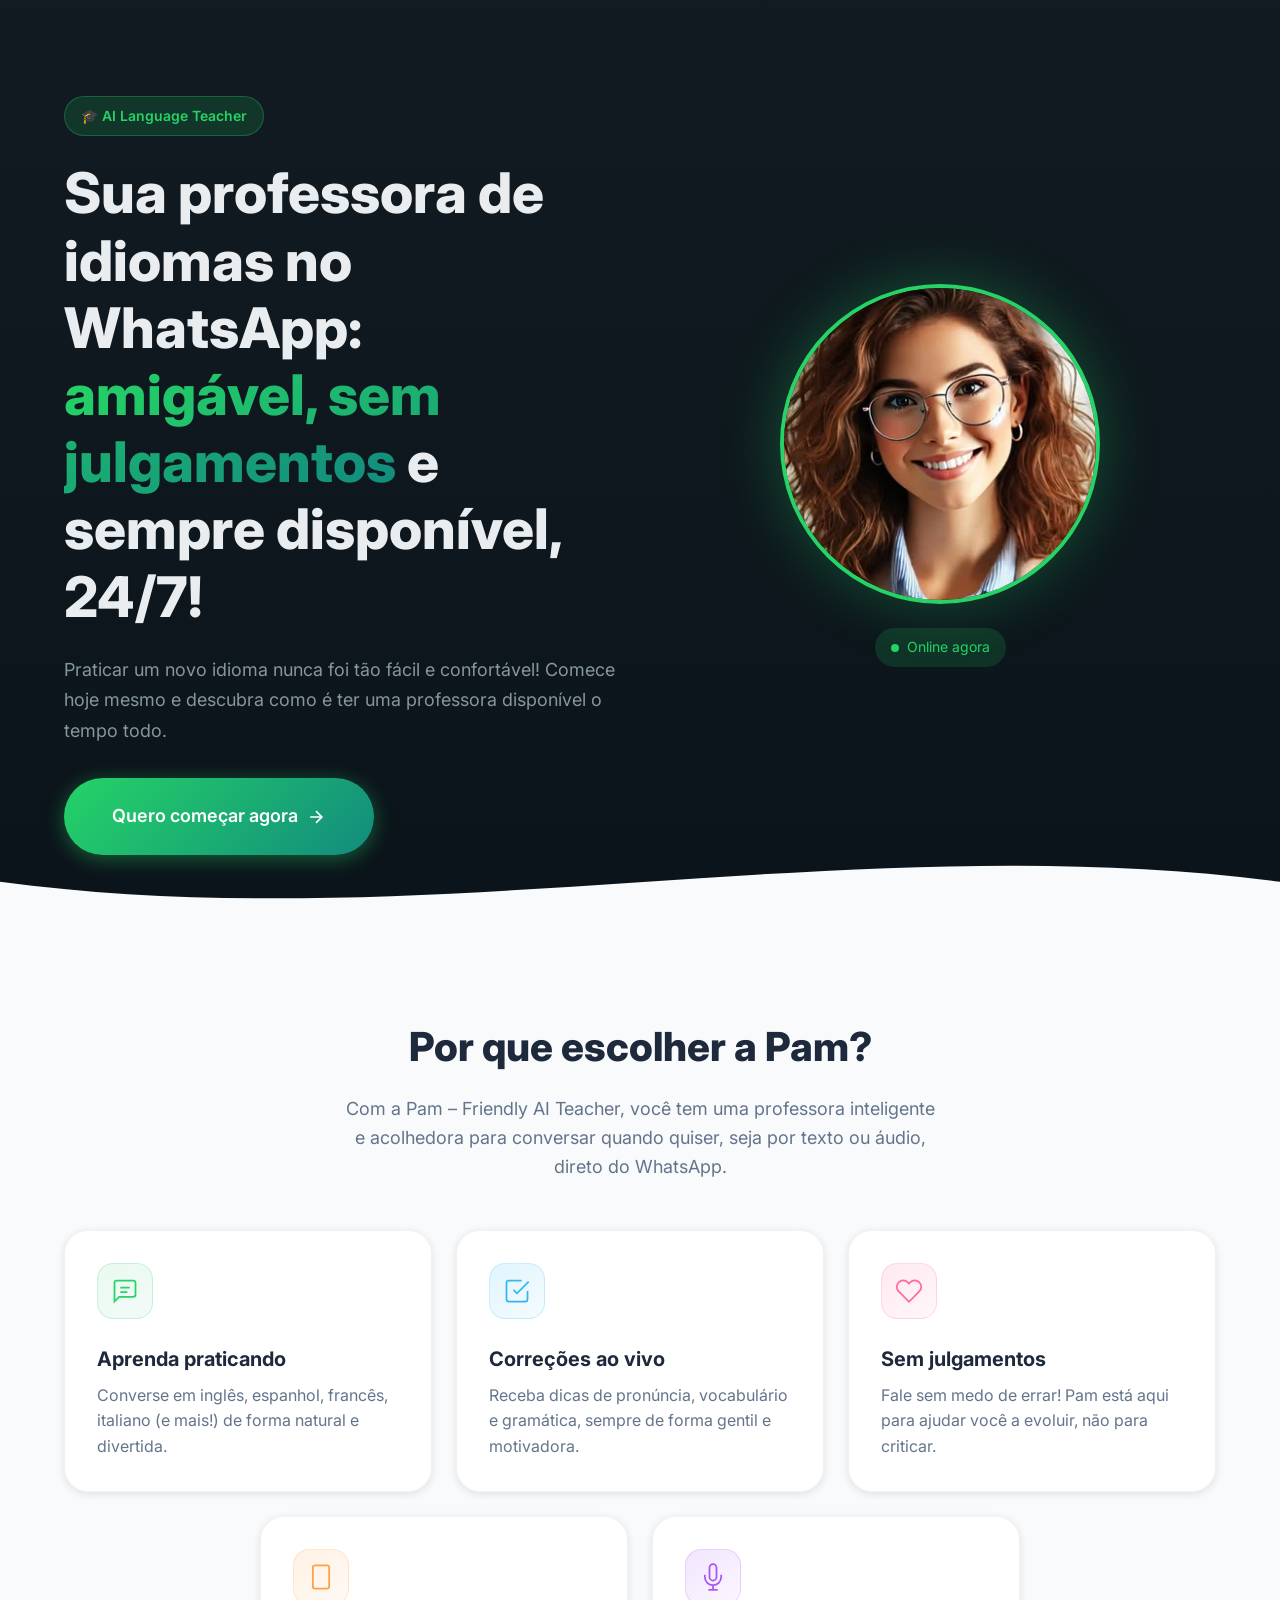
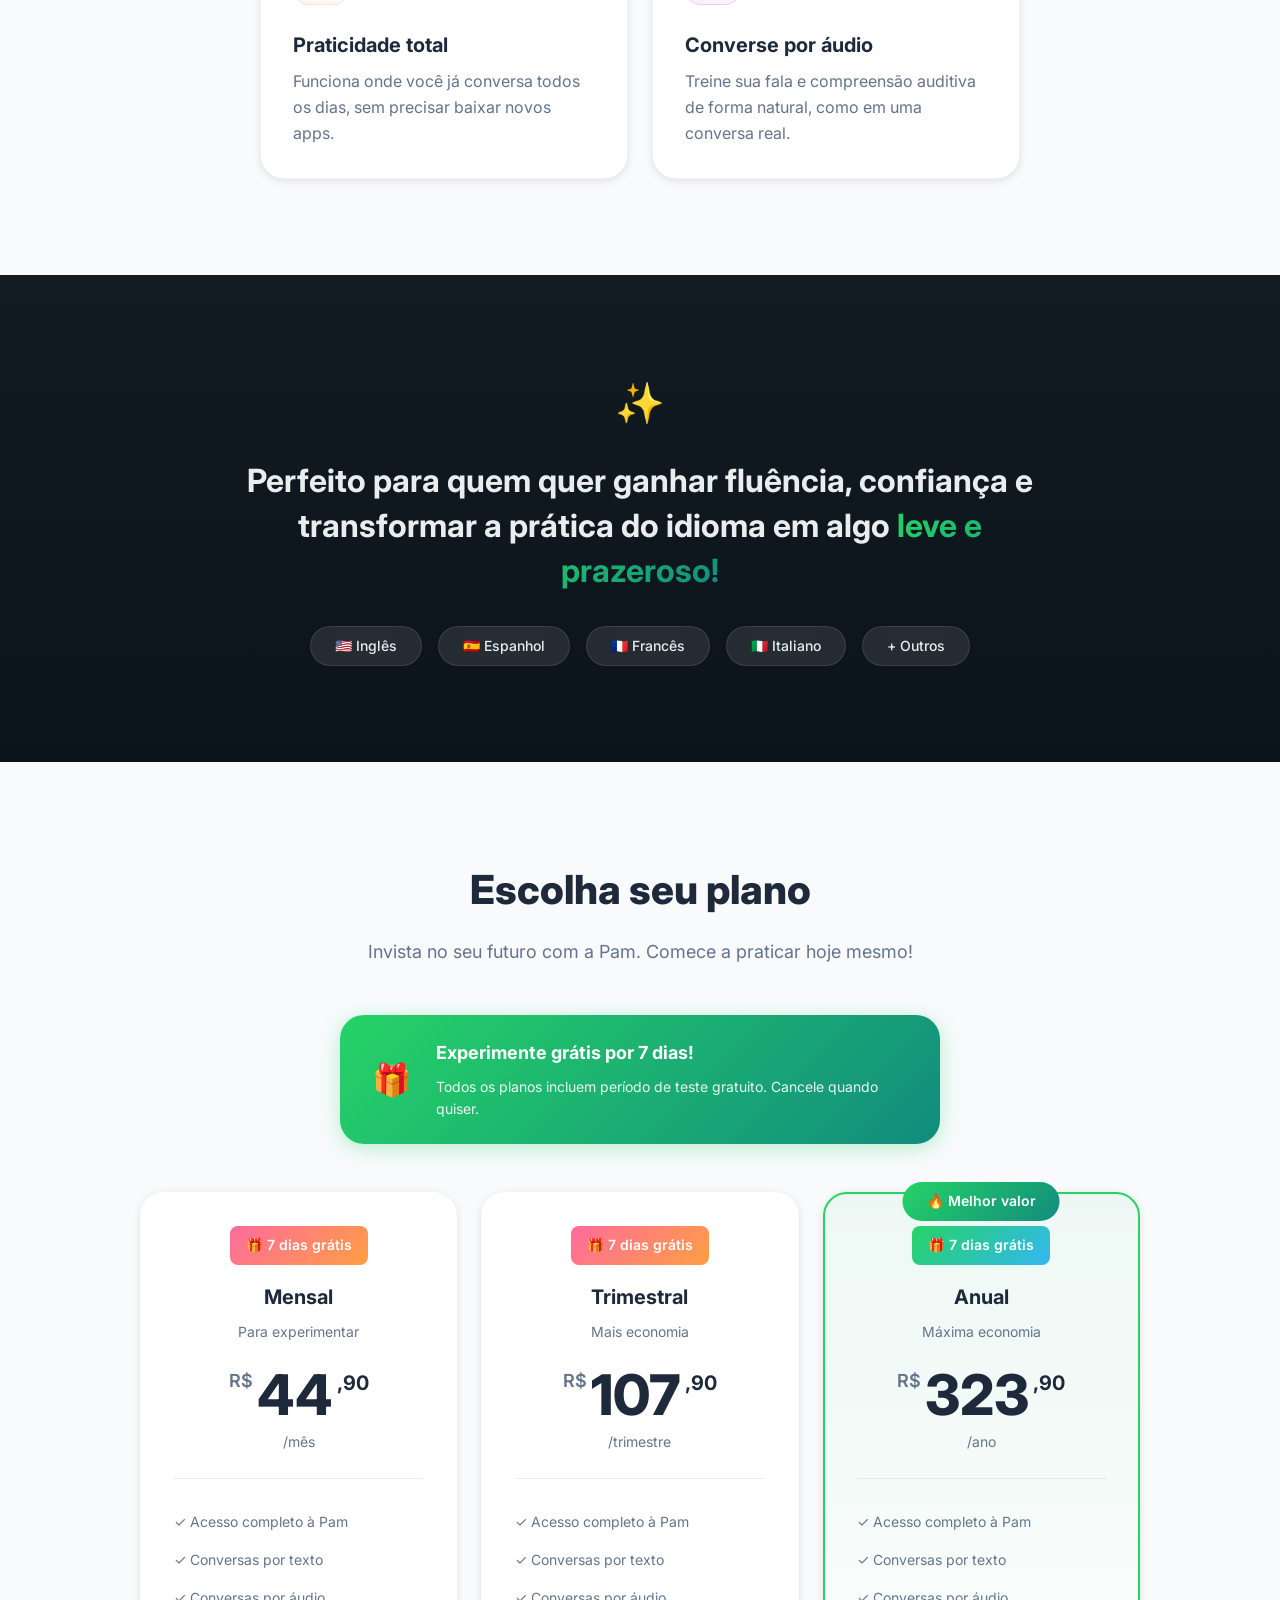
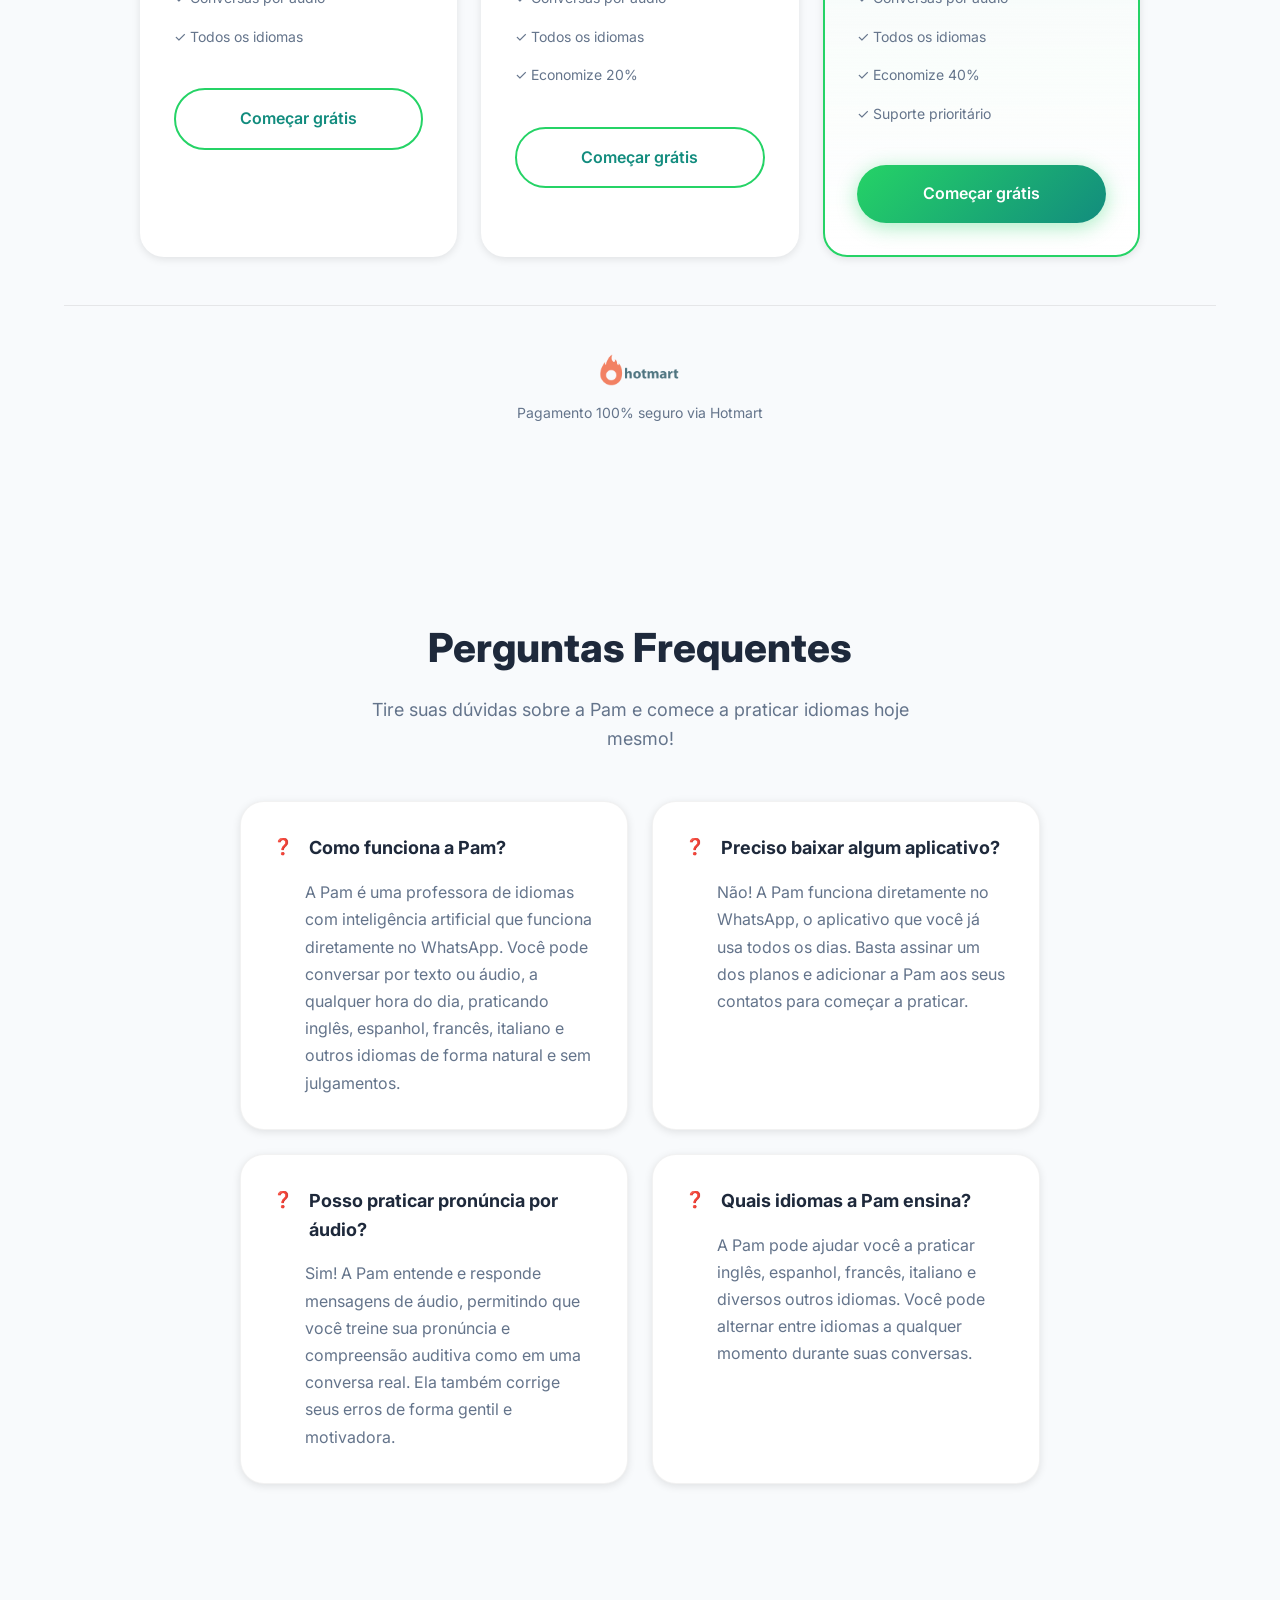
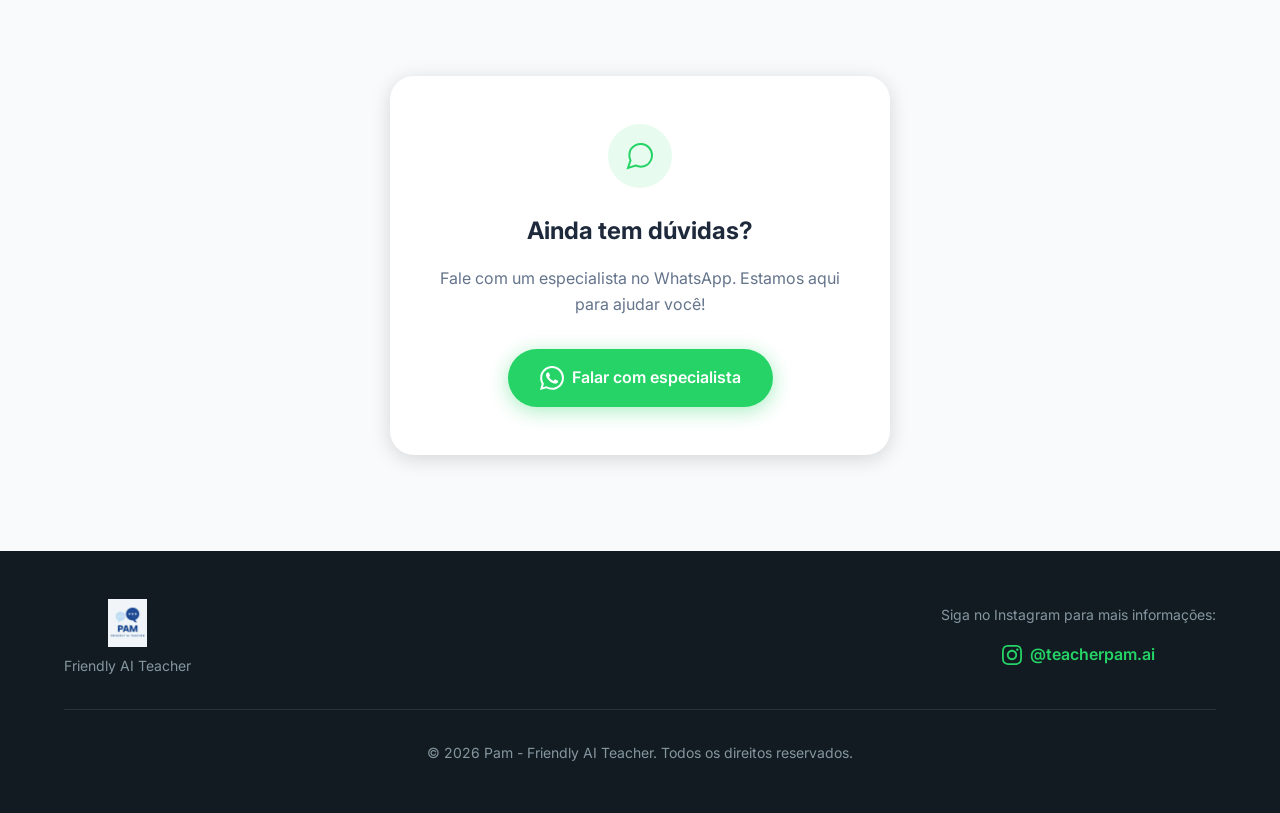
==== commit 879efc78: "feat: Add free trial banner and badges to the pricing section, and update button text to reflect fre" ====
--- a/index.html
+++ b/index.html
@@ -269,9 +269,19 @@
                 </p>
             </div>
 
+            <!-- Free Trial Banner -->
+            <div class="pricing__free-banner fade-in">
+                <span class="free-banner__icon">🎁</span>
+                <div class="free-banner__content">
+                    <strong>Experimente grátis por 7 dias!</strong>
+                    <p>Todos os planos incluem período de teste gratuito. Cancele quando quiser.</p>
+                </div>
+            </div>
+
             <div class="pricing__grid">
                 <!-- Monthly Plan -->
                 <div class="pricing-card fade-in">
+                    <div class="pricing-card__free-trial">🎁 7 dias grátis</div>
                     <div class="pricing-card__header">
                         <h3 class="pricing-card__name">Mensal</h3>
                         <p class="pricing-card__desc">Para experimentar</p>
@@ -290,12 +300,13 @@
                     </ul>
                     <a href="https://hotmart.com/pt-br/marketplace/produtos/pam-friendly-ai-teacher/C100588038X?off=pun55wo5"
                         class="btn btn--outline" target="_blank" rel="noopener noreferrer">
-                        Começar agora
+                        Começar grátis
                     </a>
                 </div>
 
                 <!-- Quarterly Plan -->
                 <div class="pricing-card fade-in">
+                    <div class="pricing-card__free-trial">🎁 7 dias grátis</div>
                     <div class="pricing-card__header">
                         <h3 class="pricing-card__name">Trimestral</h3>
                         <p class="pricing-card__desc">Mais economia</p>
@@ -315,13 +326,14 @@
                     </ul>
                     <a href="https://hotmart.com/pt-br/marketplace/produtos/pam-friendly-ai-teacher/C100588038X?off=7x356iu5"
                         class="btn btn--outline" target="_blank" rel="noopener noreferrer">
-                        Começar agora
+                        Começar grátis
                     </a>
                 </div>
 
                 <!-- Annual Plan (Featured) -->
                 <div class="pricing-card pricing-card--featured fade-in">
                     <div class="pricing-card__badge">🔥 Melhor valor</div>
+                    <div class="pricing-card__free-trial pricing-card__free-trial--featured">🎁 7 dias grátis</div>
                     <div class="pricing-card__header">
                         <h3 class="pricing-card__name">Anual</h3>
                         <p class="pricing-card__desc">Máxima economia</p>
@@ -342,7 +354,7 @@
                     </ul>
                     <a href="https://hotmart.com/pt-br/marketplace/produtos/pam-friendly-ai-teacher/C100588038X"
                         class="btn btn--primary" target="_blank" rel="noopener noreferrer">
-                        Começar agora
+                        Começar grátis
                     </a>
                 </div>
             </div>
--- a/styles/main.css
+++ b/styles/main.css
@@ -623,6 +623,73 @@
     font-size: var(--font-size-sm);
 }
 
+/* Free Trial Banner */
+.pricing__free-banner {
+    display: flex;
+    align-items: center;
+    justify-content: center;
+    gap: var(--space-md);
+    background: linear-gradient(135deg, var(--primary) 0%, var(--primary-dark) 100%);
+    color: white;
+    padding: var(--space-md) var(--space-lg);
+    border-radius: var(--radius-lg);
+    margin-bottom: var(--space-xl);
+    max-width: 600px;
+    margin-left: auto;
+    margin-right: auto;
+    box-shadow: 0 4px 20px rgba(37, 211, 102, 0.3);
+    animation: pulse-banner 2s ease-in-out infinite;
+}
+
+@keyframes pulse-banner {
+
+    0%,
+    100% {
+        box-shadow: 0 4px 20px rgba(37, 211, 102, 0.3);
+    }
+
+    50% {
+        box-shadow: 0 4px 30px rgba(37, 211, 102, 0.5);
+    }
+}
+
+.free-banner__icon {
+    font-size: var(--font-size-3xl);
+    flex-shrink: 0;
+}
+
+.free-banner__content {
+    text-align: left;
+}
+
+.free-banner__content strong {
+    font-size: var(--font-size-lg);
+    display: block;
+    margin-bottom: var(--space-xs);
+}
+
+.free-banner__content p {
+    font-size: var(--font-size-sm);
+    opacity: 0.9;
+    margin: 0;
+}
+
+/* Free Trial Card Badge */
+.pricing-card__free-trial {
+    background: linear-gradient(135deg, #FF6B9D 0%, #FF9F43 100%);
+    color: white;
+    font-size: var(--font-size-sm);
+    font-weight: 600;
+    padding: var(--space-xs) var(--space-sm);
+    border-radius: var(--radius-sm);
+    display: inline-block;
+    margin-bottom: var(--space-sm);
+}
+
+.pricing-card__free-trial--featured {
+    background: linear-gradient(135deg, var(--primary) 0%, #34B7F1 100%);
+}
+
 /* ======================== SUPPORT SECTION ======================== */
 .support {
     background: var(--bg-light);
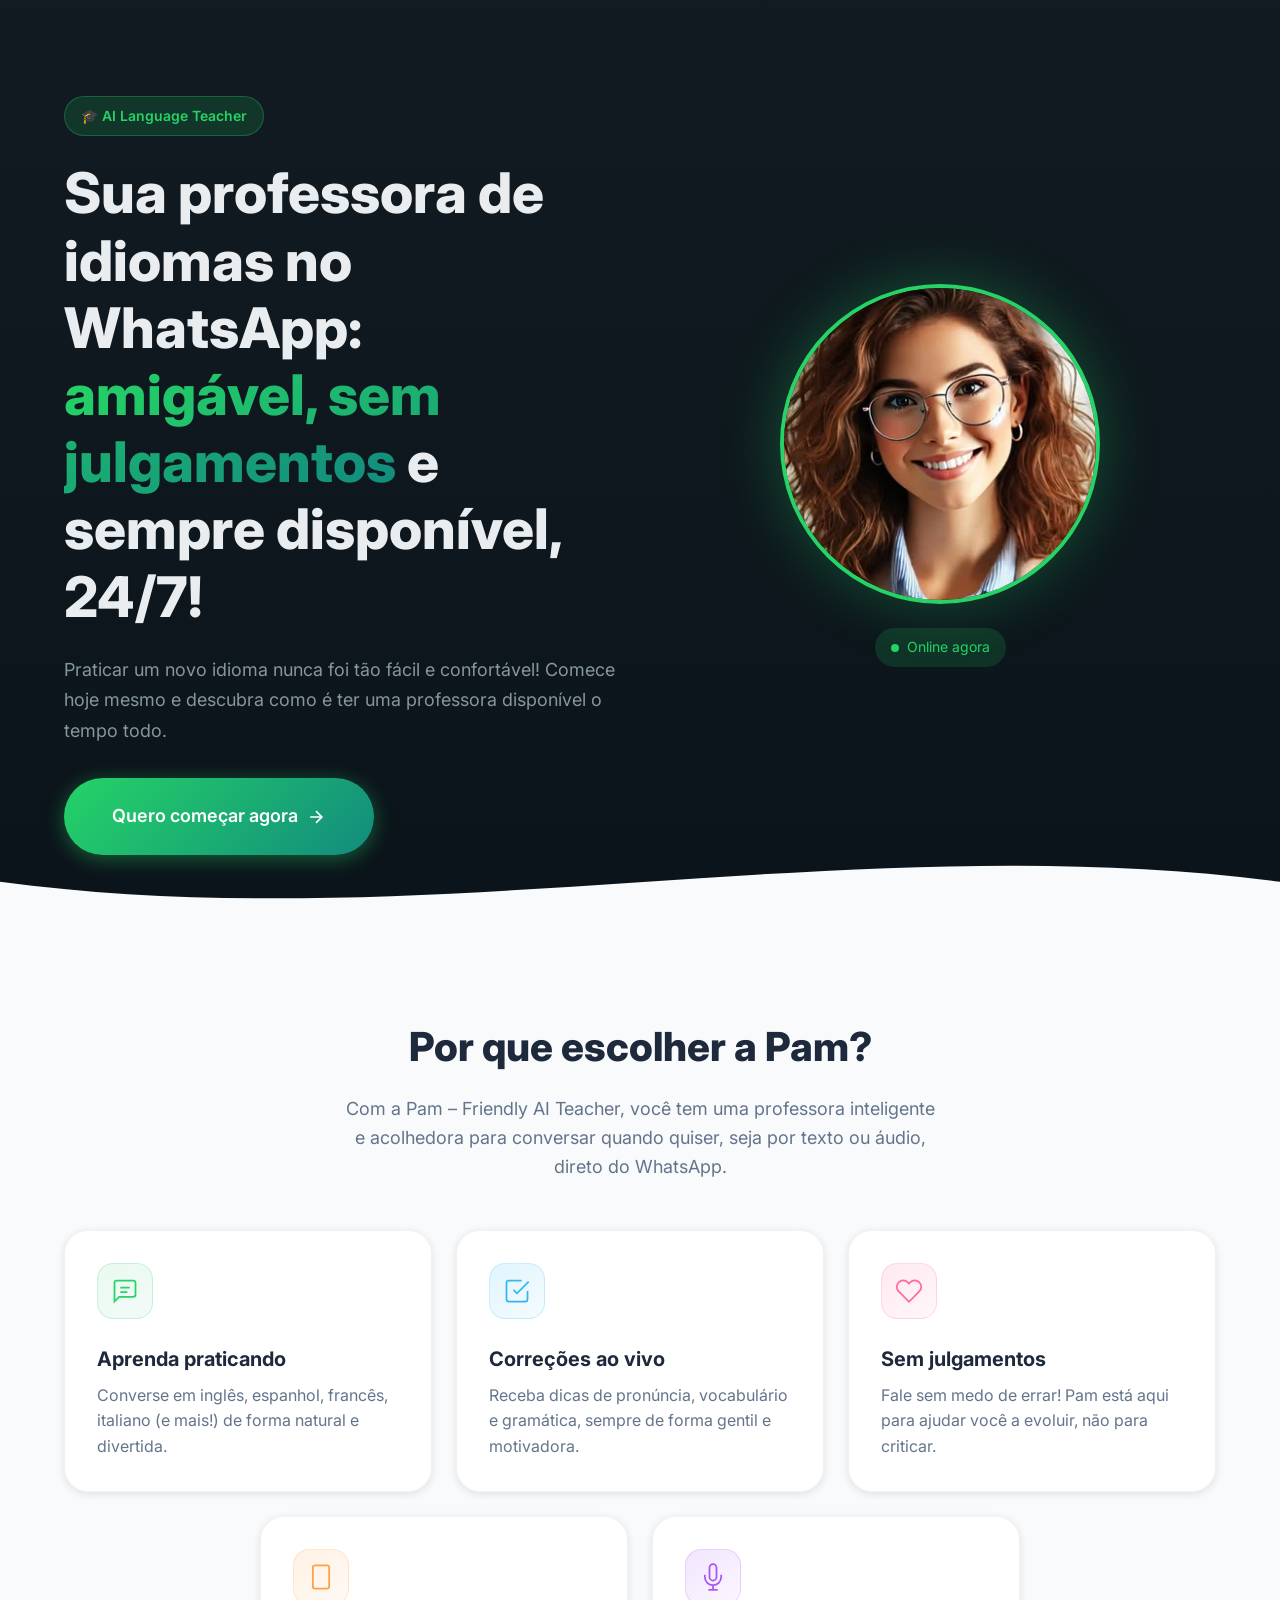
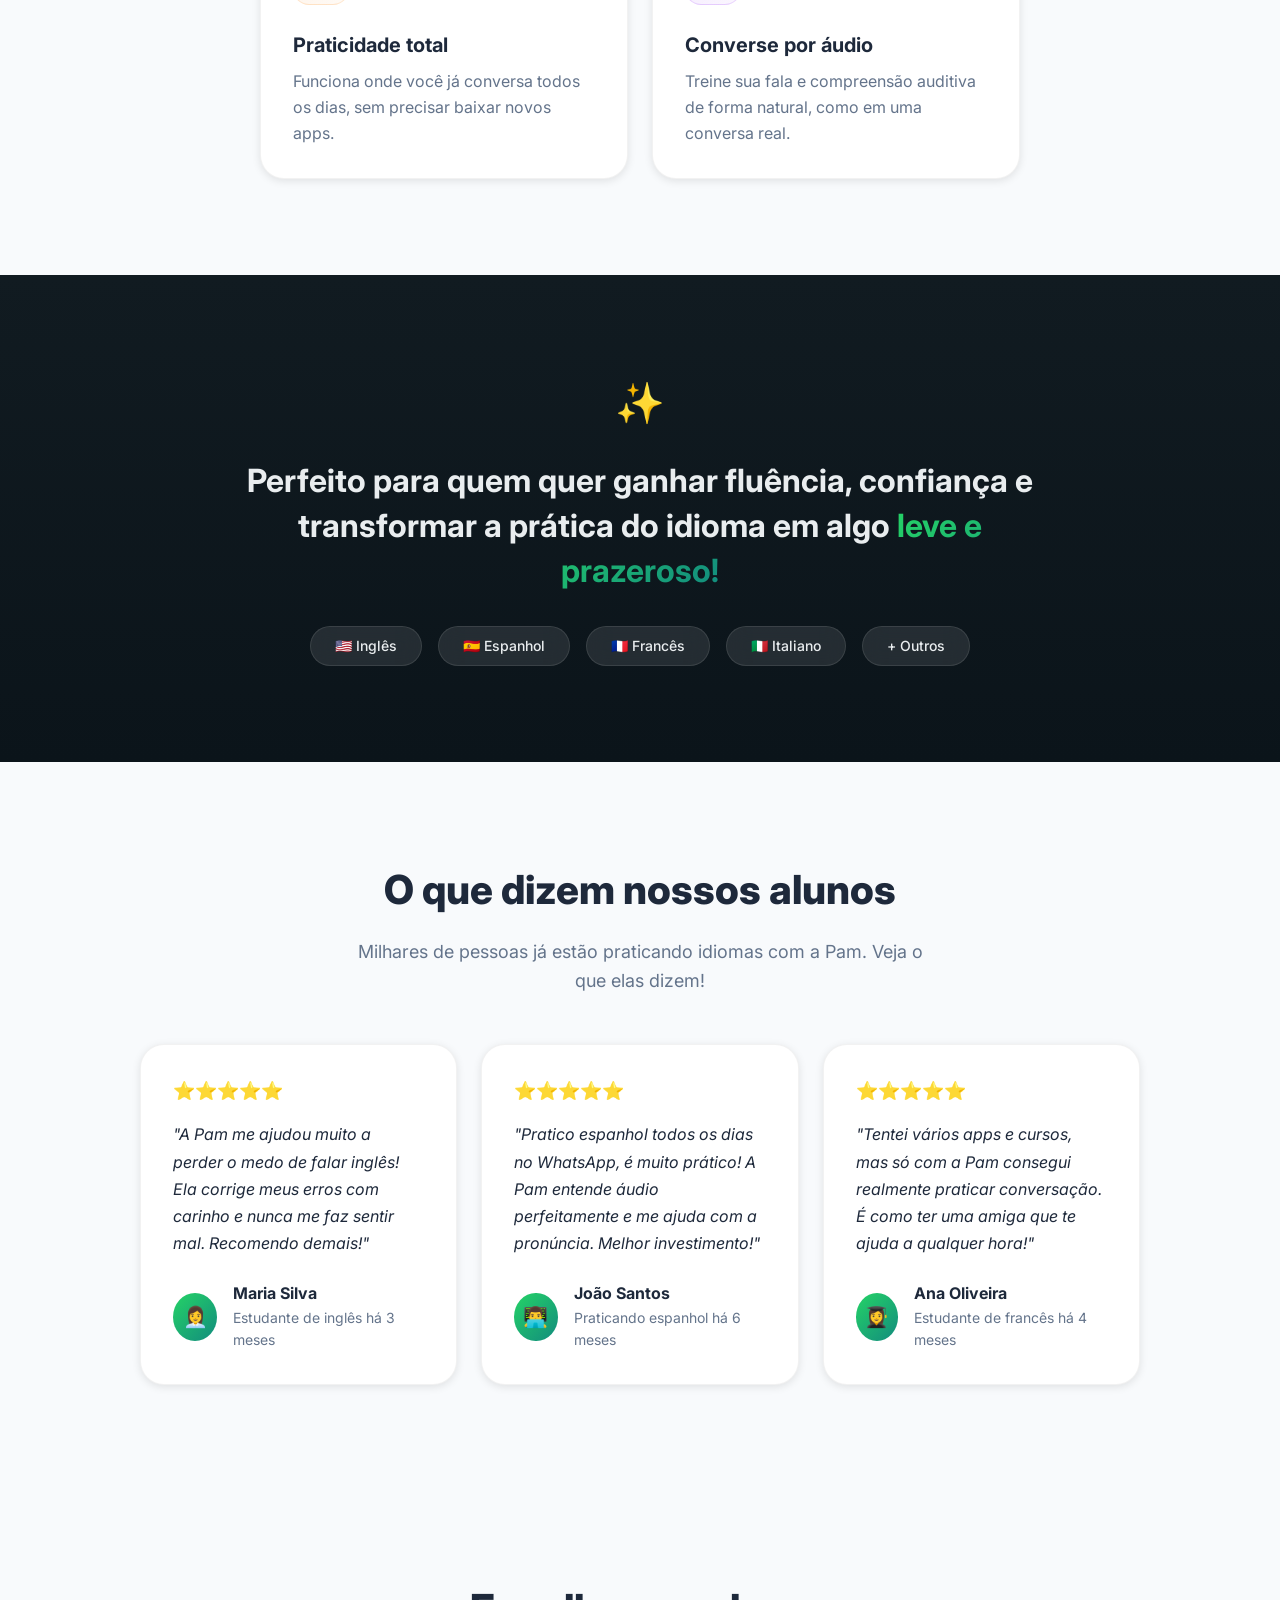
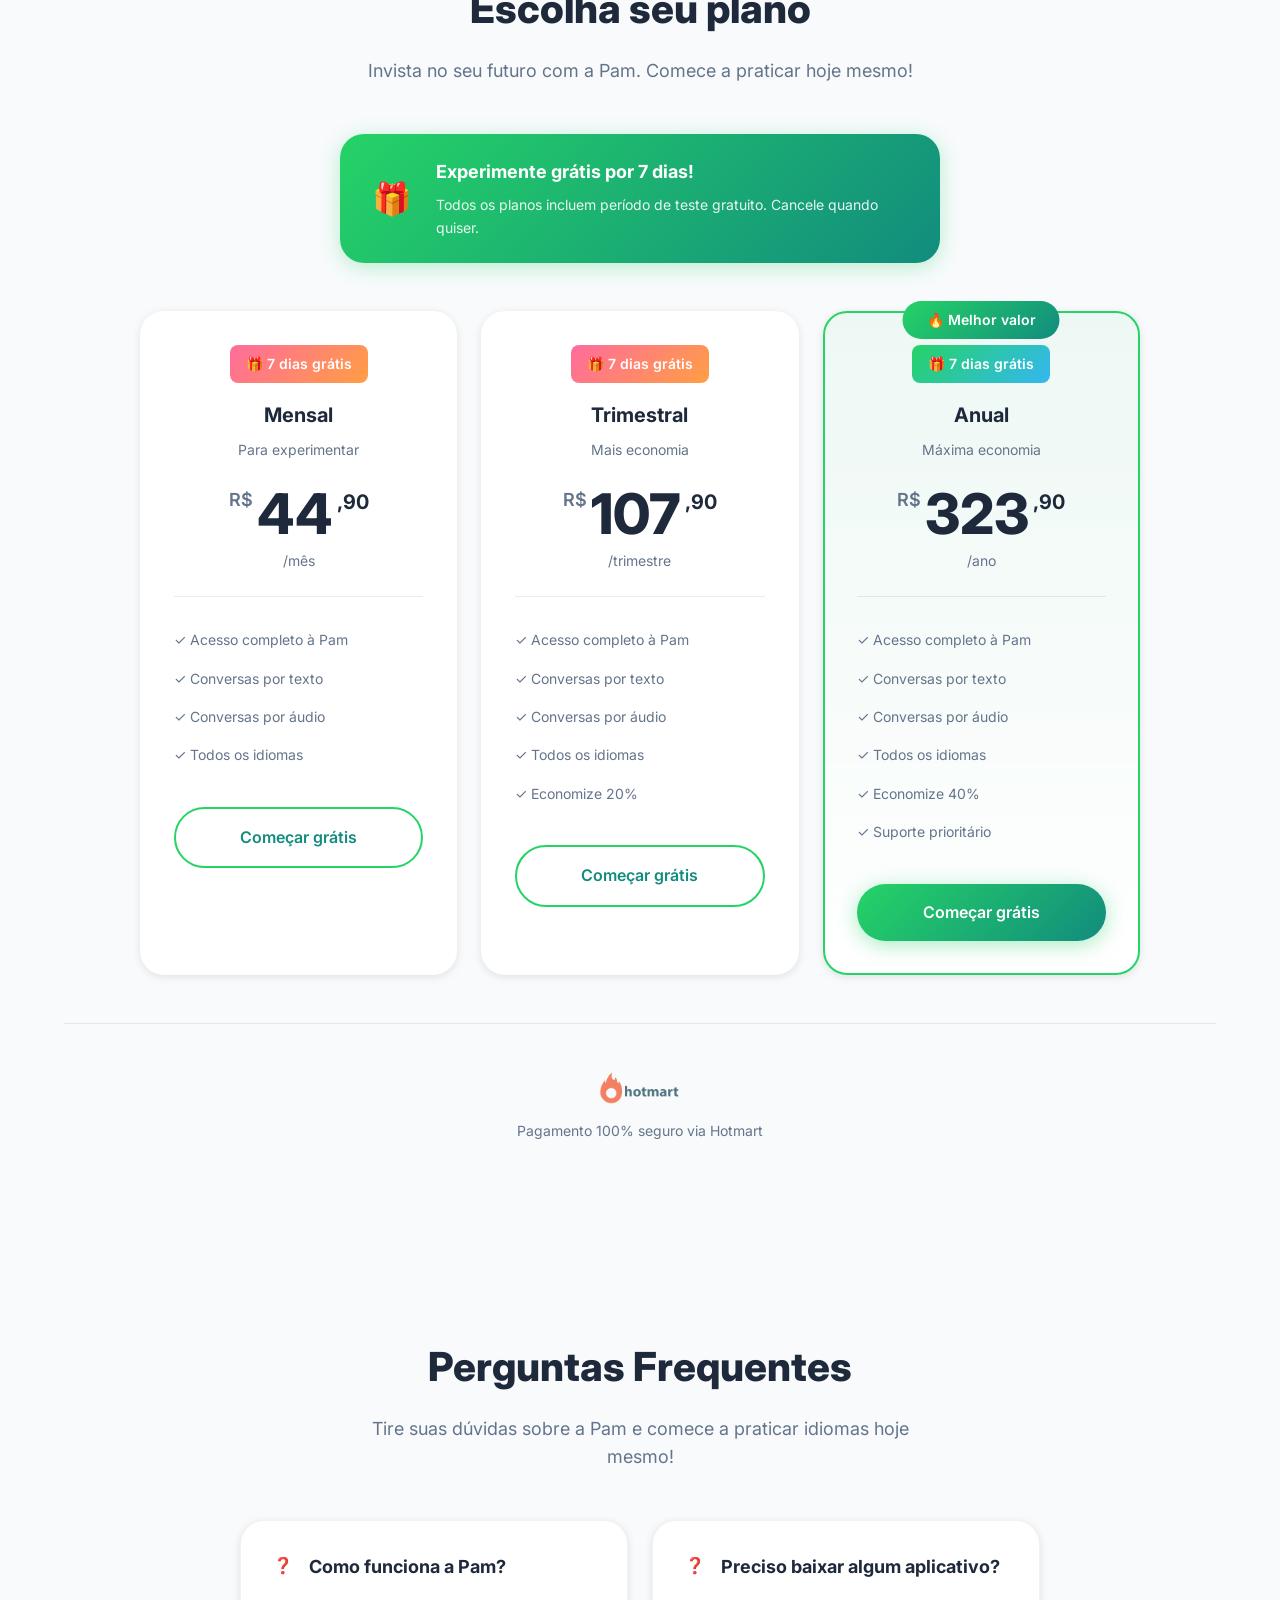
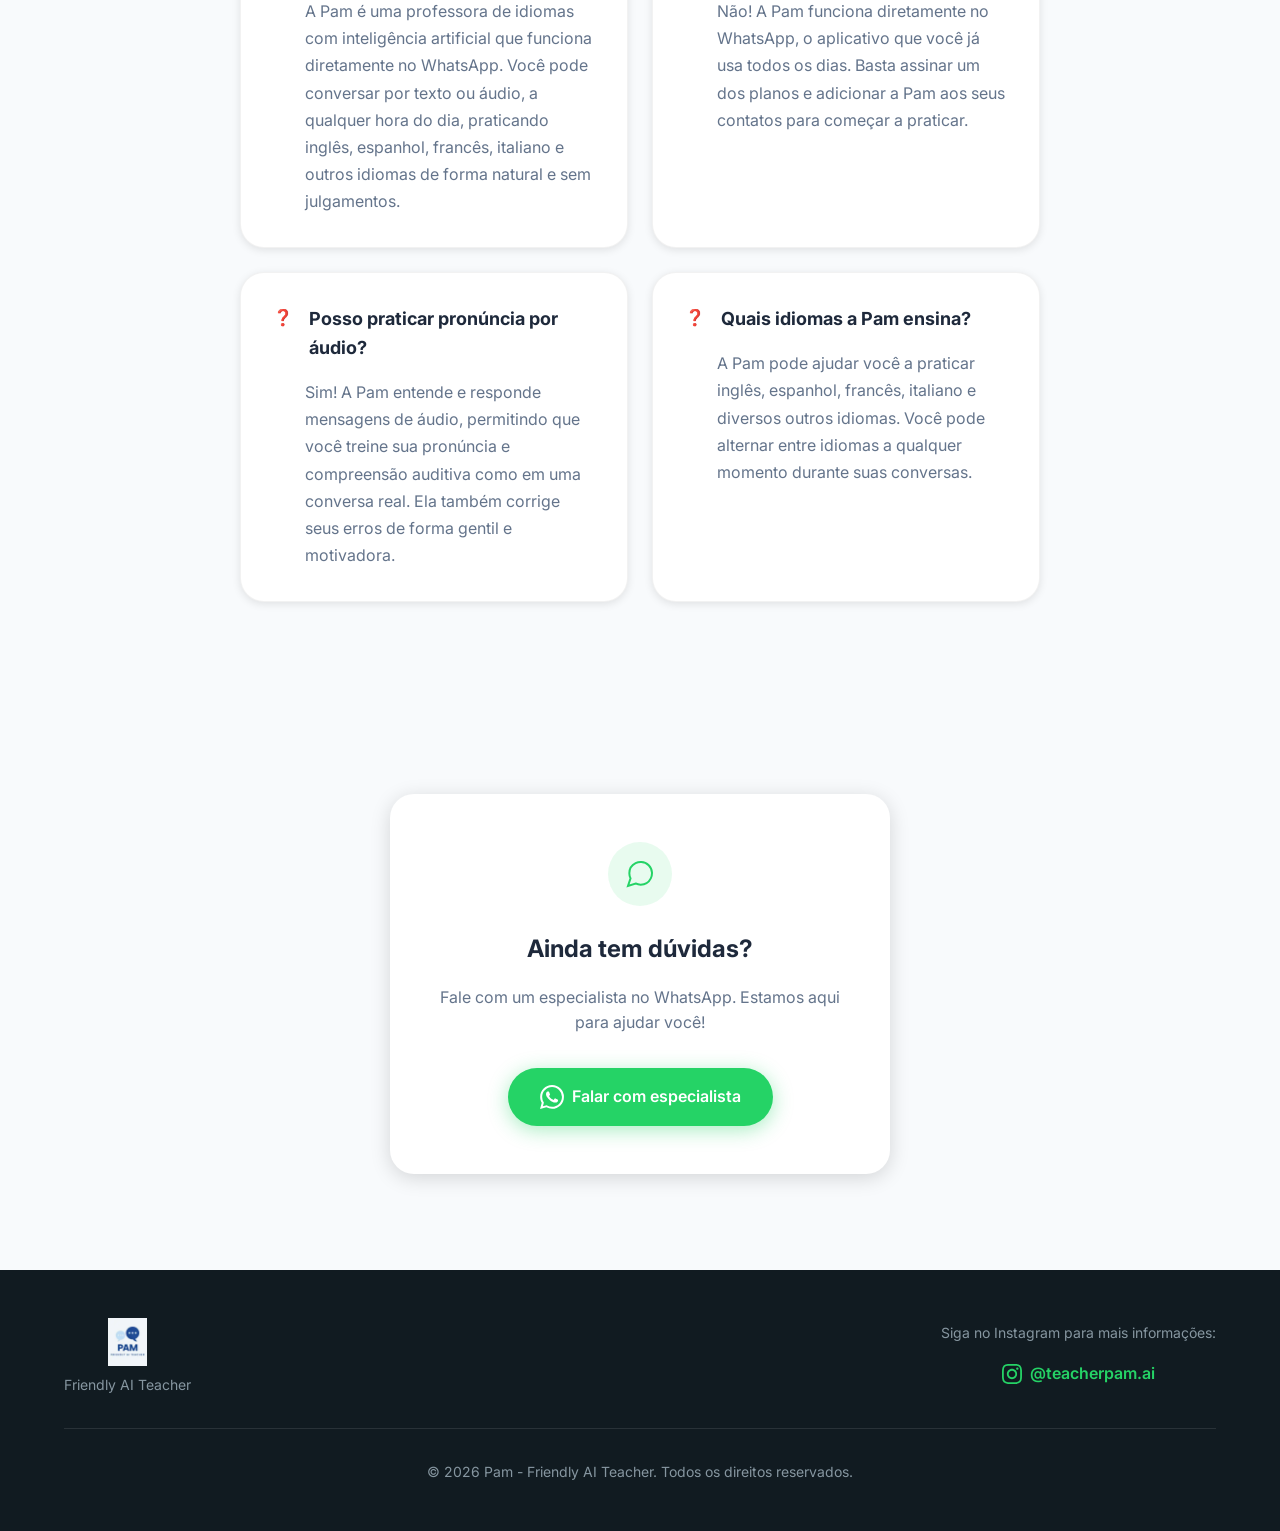
==== commit 50116f8e: "feat: Add testimonials section and implement a service worker for PWA capabilities." ====
--- a/index.html
+++ b/index.html
@@ -49,6 +49,7 @@
     <link rel="preconnect" href="https://fonts.gstatic.com" crossorigin>
     <link rel="preload" href="https://fonts.googleapis.com/css2?family=Inter:wght@400;500;600;700;800&display=swap"
         as="style">
+    <link rel="preload" href="images/pam_profile.jpg" as="image">
     <link href="https://fonts.googleapis.com/css2?family=Inter:wght@400;500;600;700;800&display=swap" rel="stylesheet">
 
     <!-- Styles -->
@@ -259,6 +260,66 @@
         </div>
     </section>
 
+    <!-- ======================== TESTIMONIALS SECTION ======================== -->
+    <section class="testimonials" id="testimonials">
+        <div class="container">
+            <div class="testimonials__header fade-in">
+                <h2 class="section-title">O que dizem nossos alunos</h2>
+                <p class="section-subtitle">
+                    Milhares de pessoas já estão praticando idiomas com a Pam. Veja o que elas dizem!
+                </p>
+            </div>
+
+            <div class="testimonials__grid">
+                <div class="testimonial-card fade-in">
+                    <div class="testimonial-card__stars">⭐⭐⭐⭐⭐</div>
+                    <p class="testimonial-card__text">
+                        "A Pam me ajudou muito a perder o medo de falar inglês! Ela corrige meus erros com carinho e
+                        nunca me faz sentir mal. Recomendo demais!"
+                    </p>
+                    <div class="testimonial-card__author">
+                        <div class="testimonial-card__avatar">👩‍💼</div>
+                        <div class="testimonial-card__info">
+                            <strong>Maria Silva</strong>
+                            <span>Estudante de inglês há 3 meses</span>
+                        </div>
+                    </div>
+                </div>
+
+                <div class="testimonial-card fade-in">
+                    <div class="testimonial-card__stars">⭐⭐⭐⭐⭐</div>
+                    <p class="testimonial-card__text">
+                        "Pratico espanhol todos os dias no WhatsApp, é muito prático! A Pam entende áudio perfeitamente
+                        e me ajuda com a pronúncia. Melhor investimento!"
+                    </p>
+                    <div class="testimonial-card__author">
+                        <div class="testimonial-card__avatar">👨‍💻</div>
+                        <div class="testimonial-card__info">
+                            <strong>João Santos</strong>
+                            <span>Praticando espanhol há 6 meses</span>
+                        </div>
+                    </div>
+                </div>
+
+                <div class="testimonial-card fade-in">
+                    <div class="testimonial-card__stars">⭐⭐⭐⭐⭐</div>
+                    <p class="testimonial-card__text">
+                        "Tentei vários apps e cursos, mas só com a Pam consegui realmente praticar conversação.
+                        É como ter uma amiga que te ajuda a qualquer hora!"
+                    </p>
+                    <div class="testimonial-card__author">
+                        <div class="testimonial-card__avatar">👩‍🎓</div>
+                        <div class="testimonial-card__info">
+                            <strong>Ana Oliveira</strong>
+                            <span>Estudante de francês há 4 meses</span>
+                        </div>
+                    </div>
+                </div>
+            </div>
+        </div>
+    </section>
+
+
     <!-- ======================== PRICING SECTION ======================== -->
     <section class="pricing" id="pricing">
         <div class="container">
--- a/styles/main.css
+++ b/styles/main.css
@@ -482,6 +482,90 @@
     font-weight: 500;
     border: 1px solid rgba(255, 255, 255, 0.1);
     backdrop-filter: blur(10px);
+}
+
+/* ======================== TESTIMONIALS SECTION ======================== */
+.testimonials {
+    padding: var(--space-3xl) 0;
+    background: var(--bg-light);
+}
+
+.testimonials__header {
+    margin-bottom: var(--space-xl);
+}
+
+.testimonials__grid {
+    display: grid;
+    grid-template-columns: 1fr;
+    gap: var(--space-md);
+    max-width: 1000px;
+    margin: 0 auto;
+}
+
+.testimonial-card {
+    background: var(--bg-card-light);
+    padding: var(--space-lg);
+    border-radius: var(--radius-lg);
+    box-shadow: var(--shadow-sm);
+    transition: all var(--transition-base);
+    border: 1px solid rgba(0, 0, 0, 0.05);
+}
+
+.testimonial-card:hover {
+    transform: translateY(-4px);
+    box-shadow: var(--shadow-md);
+}
+
+.testimonial-card__stars {
+    font-size: var(--font-size-lg);
+    margin-bottom: var(--space-sm);
+}
+
+.testimonial-card__text {
+    color: var(--text-dark);
+    font-size: var(--font-size-base);
+    line-height: 1.7;
+    margin-bottom: var(--space-md);
+    font-style: italic;
+}
+
+.testimonial-card__author {
+    display: flex;
+    align-items: center;
+    gap: var(--space-sm);
+}
+
+.testimonial-card__avatar {
+    width: 48px;
+    height: 48px;
+    background: linear-gradient(135deg, var(--primary) 0%, var(--primary-dark) 100%);
+    border-radius: 50%;
+    display: flex;
+    align-items: center;
+    justify-content: center;
+    font-size: var(--font-size-xl);
+}
+
+.testimonial-card__info {
+    display: flex;
+    flex-direction: column;
+}
+
+.testimonial-card__info strong {
+    color: var(--text-dark);
+    font-size: var(--font-size-base);
+}
+
+.testimonial-card__info span {
+    color: var(--text-muted);
+    font-size: var(--font-size-sm);
+}
+
+/* Tablet */
+@media (min-width: 768px) {
+    .testimonials__grid {
+        grid-template-columns: repeat(3, 1fr);
+    }
 }
 
 /* ======================== PRICING SECTION ======================== */
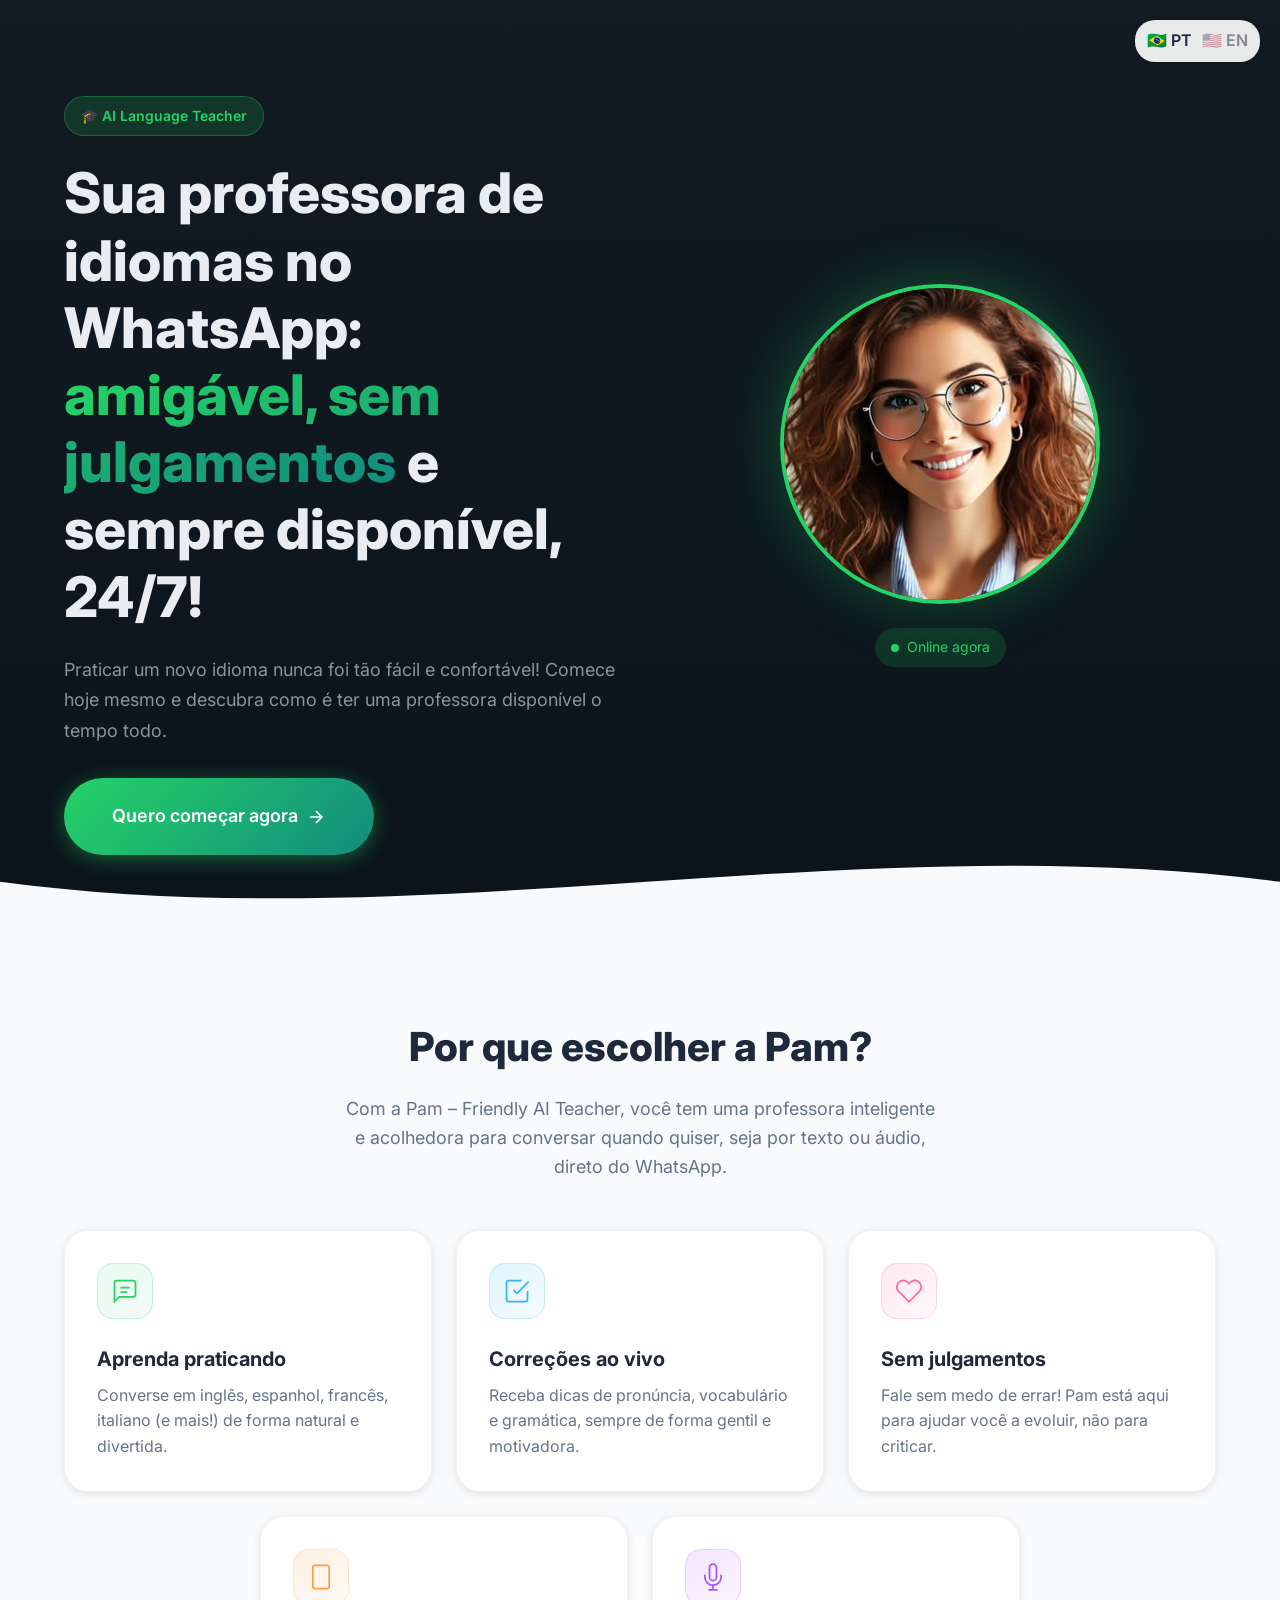
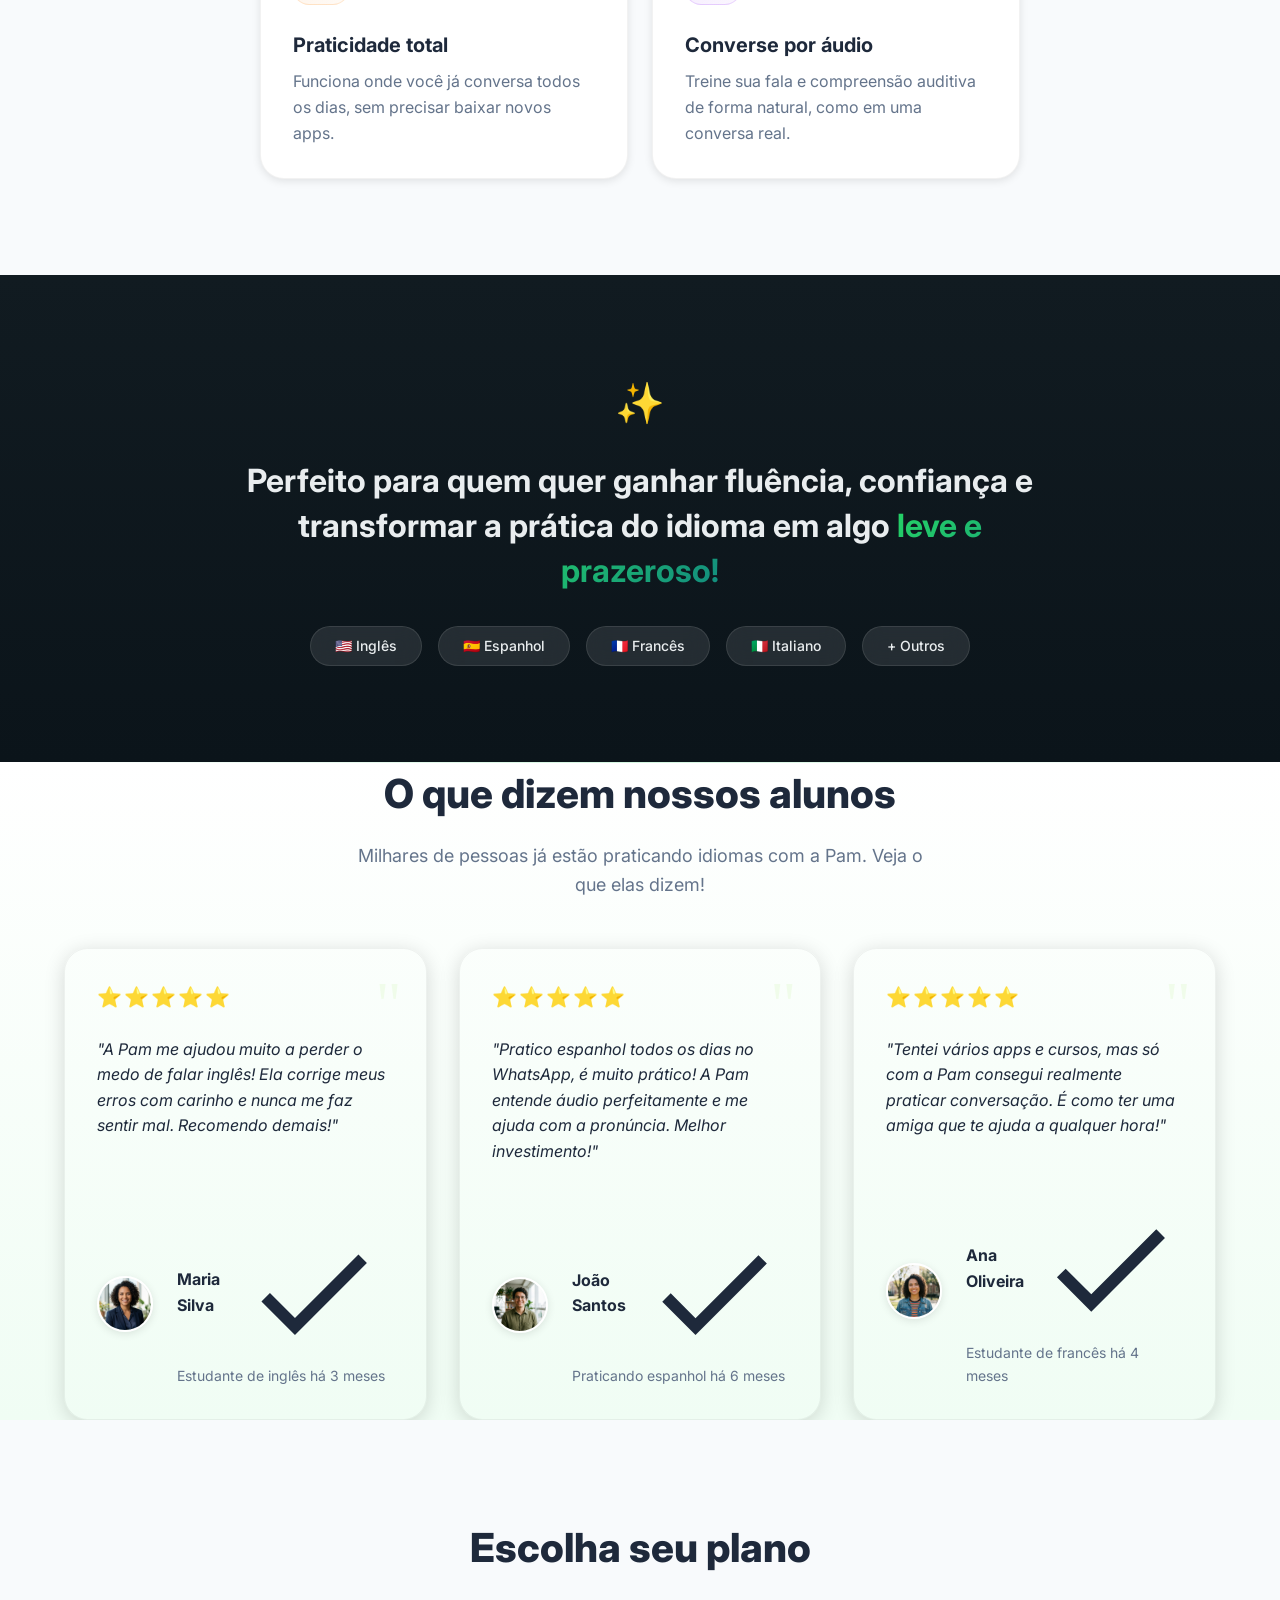
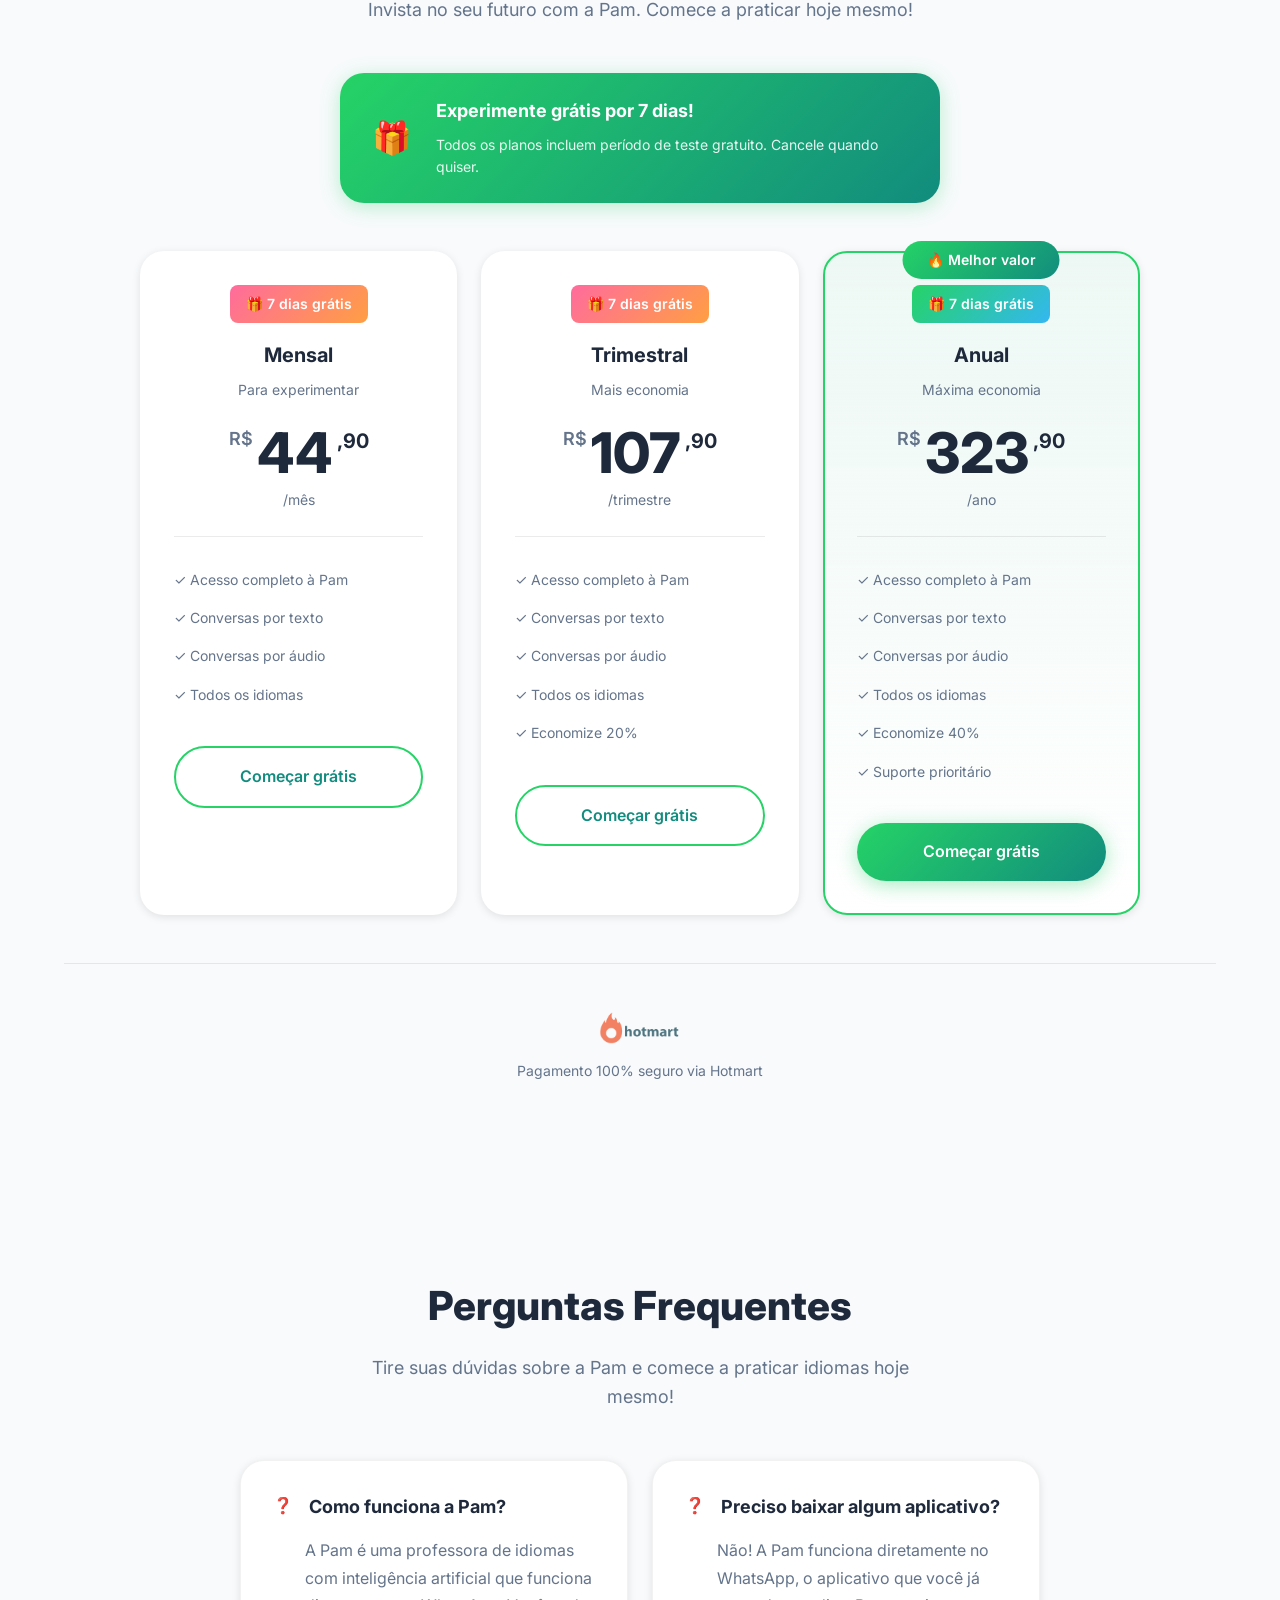
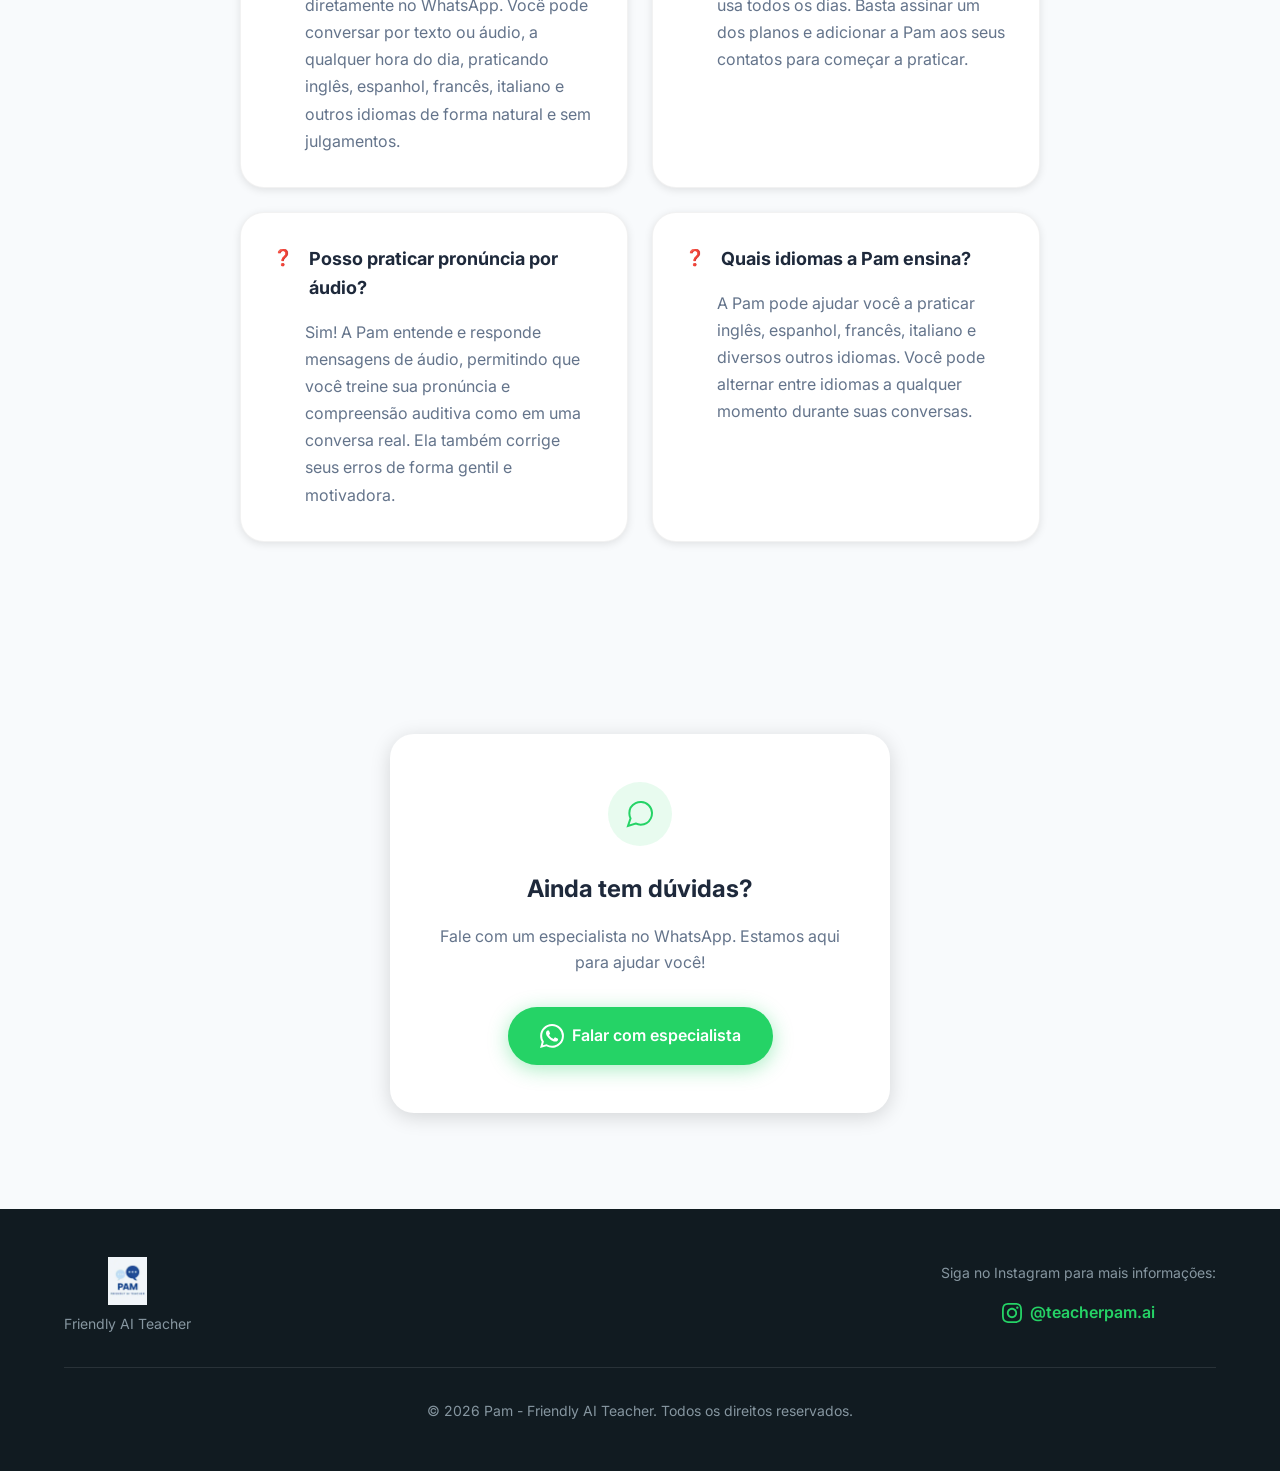
==== commit 7c4b3024: "feat: Revamp testimonials section with image avatars, quote icons, and updated styling, and cache ne" ====
--- a/index.html
+++ b/index.html
@@ -19,6 +19,7 @@
     <link rel="canonical" href="https://teacherpamai.lmfhubtech.com/">
     <meta property="og:locale" content="pt_BR">
     <link rel="alternate" hreflang="pt-BR" href="https://teacherpamai.lmfhubtech.com/">
+    <link rel="alternate" hreflang="en" href="https://teacherpamai.lmfhubtech.com/en/">
     <link rel="alternate" hreflang="x-default" href="https://teacherpamai.lmfhubtech.com/">
 
     <!-- Open Graph / Facebook -->
@@ -54,6 +55,39 @@
 
     <!-- Styles -->
     <link rel="stylesheet" href="styles/main.css">
+    <style>
+        /* Language Switcher Styles */
+        .lang-switcher {
+            position: absolute;
+            top: 20px;
+            right: 20px;
+            z-index: 1000;
+            display: flex;
+            gap: 10px;
+            background: rgba(255, 255, 255, 0.9);
+            padding: 8px 12px;
+            border-radius: 20px;
+            box-shadow: 0 2px 5px rgba(0, 0, 0, 0.1);
+        }
+
+        .lang-switcher a {
+            font-weight: 600;
+            opacity: 0.5;
+            transition: opacity 0.3s;
+        }
+
+        .lang-switcher a.active {
+            opacity: 1;
+        }
+
+        .lang-switcher a:hover {
+            opacity: 1;
+        }
+
+        .lang-switcher a {
+            text-decoration: none !important;
+        }
+    </style>
 
     <!-- Schema.org Structured Data -->
     <script type="application/ld+json">
@@ -115,6 +149,10 @@
 </head>
 
 <body>
+    <div class="lang-switcher">
+        <a href="#" class="active">🇧🇷 PT</a>
+        <a href="en/">🇺🇸 EN</a>
+    </div>
     <!-- ======================== HERO SECTION ======================== -->
     <header class="hero" id="hero">
         <div class="hero__container">
@@ -272,45 +310,66 @@
 
             <div class="testimonials__grid">
                 <div class="testimonial-card fade-in">
+                    <div class="testimonial-card__quote-icon">"</div>
                     <div class="testimonial-card__stars">⭐⭐⭐⭐⭐</div>
                     <p class="testimonial-card__text">
                         "A Pam me ajudou muito a perder o medo de falar inglês! Ela corrige meus erros com carinho e
                         nunca me faz sentir mal. Recomendo demais!"
                     </p>
                     <div class="testimonial-card__author">
-                        <div class="testimonial-card__avatar">👩‍💼</div>
+                        <img src="images/avatars/maria.png" alt="Foto de Maria Silva" class="testimonial-card__avatar"
+                            loading="lazy">
                         <div class="testimonial-card__info">
-                            <strong>Maria Silva</strong>
+                            <div class="testimonial-card__name-row">
+                                <strong>Maria Silva</strong>
+                                <svg class="verified-badge" viewBox="0 0 24 24" fill="currentColor">
+                                    <path d="M9 16.17L4.83 12l-1.42 1.41L9 19 21 7l-1.41-1.41z" />
+                                </svg>
+                            </div>
                             <span>Estudante de inglês há 3 meses</span>
                         </div>
                     </div>
                 </div>
 
                 <div class="testimonial-card fade-in">
+                    <div class="testimonial-card__quote-icon">"</div>
                     <div class="testimonial-card__stars">⭐⭐⭐⭐⭐</div>
                     <p class="testimonial-card__text">
                         "Pratico espanhol todos os dias no WhatsApp, é muito prático! A Pam entende áudio perfeitamente
                         e me ajuda com a pronúncia. Melhor investimento!"
                     </p>
                     <div class="testimonial-card__author">
-                        <div class="testimonial-card__avatar">👨‍💻</div>
+                        <img src="images/avatars/joao.png" alt="Foto de João Santos" class="testimonial-card__avatar"
+                            loading="lazy">
                         <div class="testimonial-card__info">
-                            <strong>João Santos</strong>
+                            <div class="testimonial-card__name-row">
+                                <strong>João Santos</strong>
+                                <svg class="verified-badge" viewBox="0 0 24 24" fill="currentColor">
+                                    <path d="M9 16.17L4.83 12l-1.42 1.41L9 19 21 7l-1.41-1.41z" />
+                                </svg>
+                            </div>
                             <span>Praticando espanhol há 6 meses</span>
                         </div>
                     </div>
                 </div>
 
                 <div class="testimonial-card fade-in">
+                    <div class="testimonial-card__quote-icon">"</div>
                     <div class="testimonial-card__stars">⭐⭐⭐⭐⭐</div>
                     <p class="testimonial-card__text">
                         "Tentei vários apps e cursos, mas só com a Pam consegui realmente praticar conversação.
                         É como ter uma amiga que te ajuda a qualquer hora!"
                     </p>
                     <div class="testimonial-card__author">
-                        <div class="testimonial-card__avatar">👩‍🎓</div>
+                        <img src="images/avatars/ana.png" alt="Foto de Ana Oliveira" class="testimonial-card__avatar"
+                            loading="lazy">
                         <div class="testimonial-card__info">
-                            <strong>Ana Oliveira</strong>
+                            <div class="testimonial-card__name-row">
+                                <strong>Ana Oliveira</strong>
+                                <svg class="verified-badge" viewBox="0 0 24 24" fill="currentColor">
+                                    <path d="M9 16.17L4.83 12l-1.42 1.41L9 19 21 7l-1.41-1.41z" />
+                                </svg>
+                            </div>
                             <span>Estudante de francês há 4 meses</span>
                         </div>
                     </div>
@@ -423,7 +482,7 @@
             <!-- Trust Badge -->
             <div class="pricing__trust fade-in">
                 <img src="images/hotmart_logo.png" alt="Logo da Hotmart - Plataforma de pagamento seguro e confiável"
-                    class="trust-logo">
+                    class="trust-logo" loading="lazy">
                 <p>Pagamento 100% seguro via Hotmart</p>
             </div>
         </div>
@@ -552,7 +611,8 @@
         <div class="container">
             <div class="footer__content">
                 <div class="footer__brand">
-                    <img src="images/pam_logo.webp" alt="Pam - Friendly AI Teacher Logo" class="footer__logo">
+                    <img src="images/pam_logo.webp" alt="Pam - Friendly AI Teacher Logo" class="footer__logo"
+                        loading="lazy">
                     <p class="footer__tagline">Friendly AI Teacher</p>
                 </div>
                 <div class="footer__social">
--- a/styles/main.css
+++ b/styles/main.css
@@ -486,69 +486,103 @@
 
 /* ======================== TESTIMONIALS SECTION ======================== */
 .testimonials {
-    padding: var(--space-3xl) 0;
-    background: var(--bg-light);
-}
-
-.testimonials__header {
-    margin-bottom: var(--space-xl);
+    background: linear-gradient(to bottom, #ffffff, #f0fdf4);
+    position: relative;
+    overflow: hidden;
+}
+
+.testimonials::before {
+    content: '';
+    position: absolute;
+    top: 0;
+    left: 0;
+    right: 0;
+    height: 1px;
+    background: linear-gradient(90deg, transparent, rgba(37, 211, 102, 0.2), transparent);
 }
 
 .testimonials__grid {
     display: grid;
-    grid-template-columns: 1fr;
-    gap: var(--space-md);
-    max-width: 1000px;
-    margin: 0 auto;
+    grid-template-columns: repeat(auto-fit, minmax(320px, 1fr));
+    gap: var(--space-lg);
+    margin-top: var(--space-xl);
 }
 
 .testimonial-card {
-    background: var(--bg-card-light);
+    background-color: var(--surface);
     padding: var(--space-lg);
     border-radius: var(--radius-lg);
-    box-shadow: var(--shadow-sm);
-    transition: all var(--transition-base);
+    box-shadow: var(--shadow-md);
+    transition: transform var(--transition-base), box-shadow var(--transition-base);
     border: 1px solid rgba(0, 0, 0, 0.05);
+    display: flex;
+    flex-direction: column;
+    position: relative;
 }
 
 .testimonial-card:hover {
-    transform: translateY(-4px);
-    box-shadow: var(--shadow-md);
+    transform: translateY(-5px);
+    box-shadow: var(--shadow-lg);
+    border-color: rgba(37, 211, 102, 0.3);
+}
+
+.testimonial-card__quote-icon {
+    position: absolute;
+    top: var(--space-md);
+    right: var(--space-md);
+    color: var(--primary-light);
+    opacity: 0.3;
+    font-size: 4rem;
+    line-height: 1;
+    font-family: serif;
+    pointer-events: none;
 }
 
 .testimonial-card__stars {
-    font-size: var(--font-size-lg);
-    margin-bottom: var(--space-sm);
+    color: #FFD700;
+    font-size: 1.25rem;
+    margin-bottom: var(--space-md);
+    letter-spacing: 2px;
 }
 
 .testimonial-card__text {
-    color: var(--text-dark);
     font-size: var(--font-size-base);
-    line-height: 1.7;
-    margin-bottom: var(--space-md);
+    color: var(--text-body);
     font-style: italic;
+    margin-bottom: var(--space-lg);
+    line-height: 1.6;
+    flex-grow: 1;
+    position: relative;
+    z-index: 1;
 }
 
 .testimonial-card__author {
     display: flex;
     align-items: center;
-    gap: var(--space-sm);
+    gap: var(--space-md);
+    border-top: 1px solid var(--border-color);
+    padding-top: var(--space-md);
 }
 
 .testimonial-card__avatar {
-    width: 48px;
-    height: 48px;
-    background: linear-gradient(135deg, var(--primary) 0%, var(--primary-dark) 100%);
+    width: 56px;
+    height: 56px;
     border-radius: 50%;
-    display: flex;
-    align-items: center;
-    justify-content: center;
-    font-size: var(--font-size-xl);
+    object-fit: cover;
+    border: 2px solid white;
+    box-shadow: 0 2px 8px rgba(0, 0, 0, 0.1);
+    flex-shrink: 0;
 }
 
 .testimonial-card__info {
     display: flex;
     flex-direction: column;
+}
+
+.testimonial-card__name-row {
+    display: flex;
+    align-items: center;
+    gap: 6px;
 }
 
 .testimonial-card__info strong {
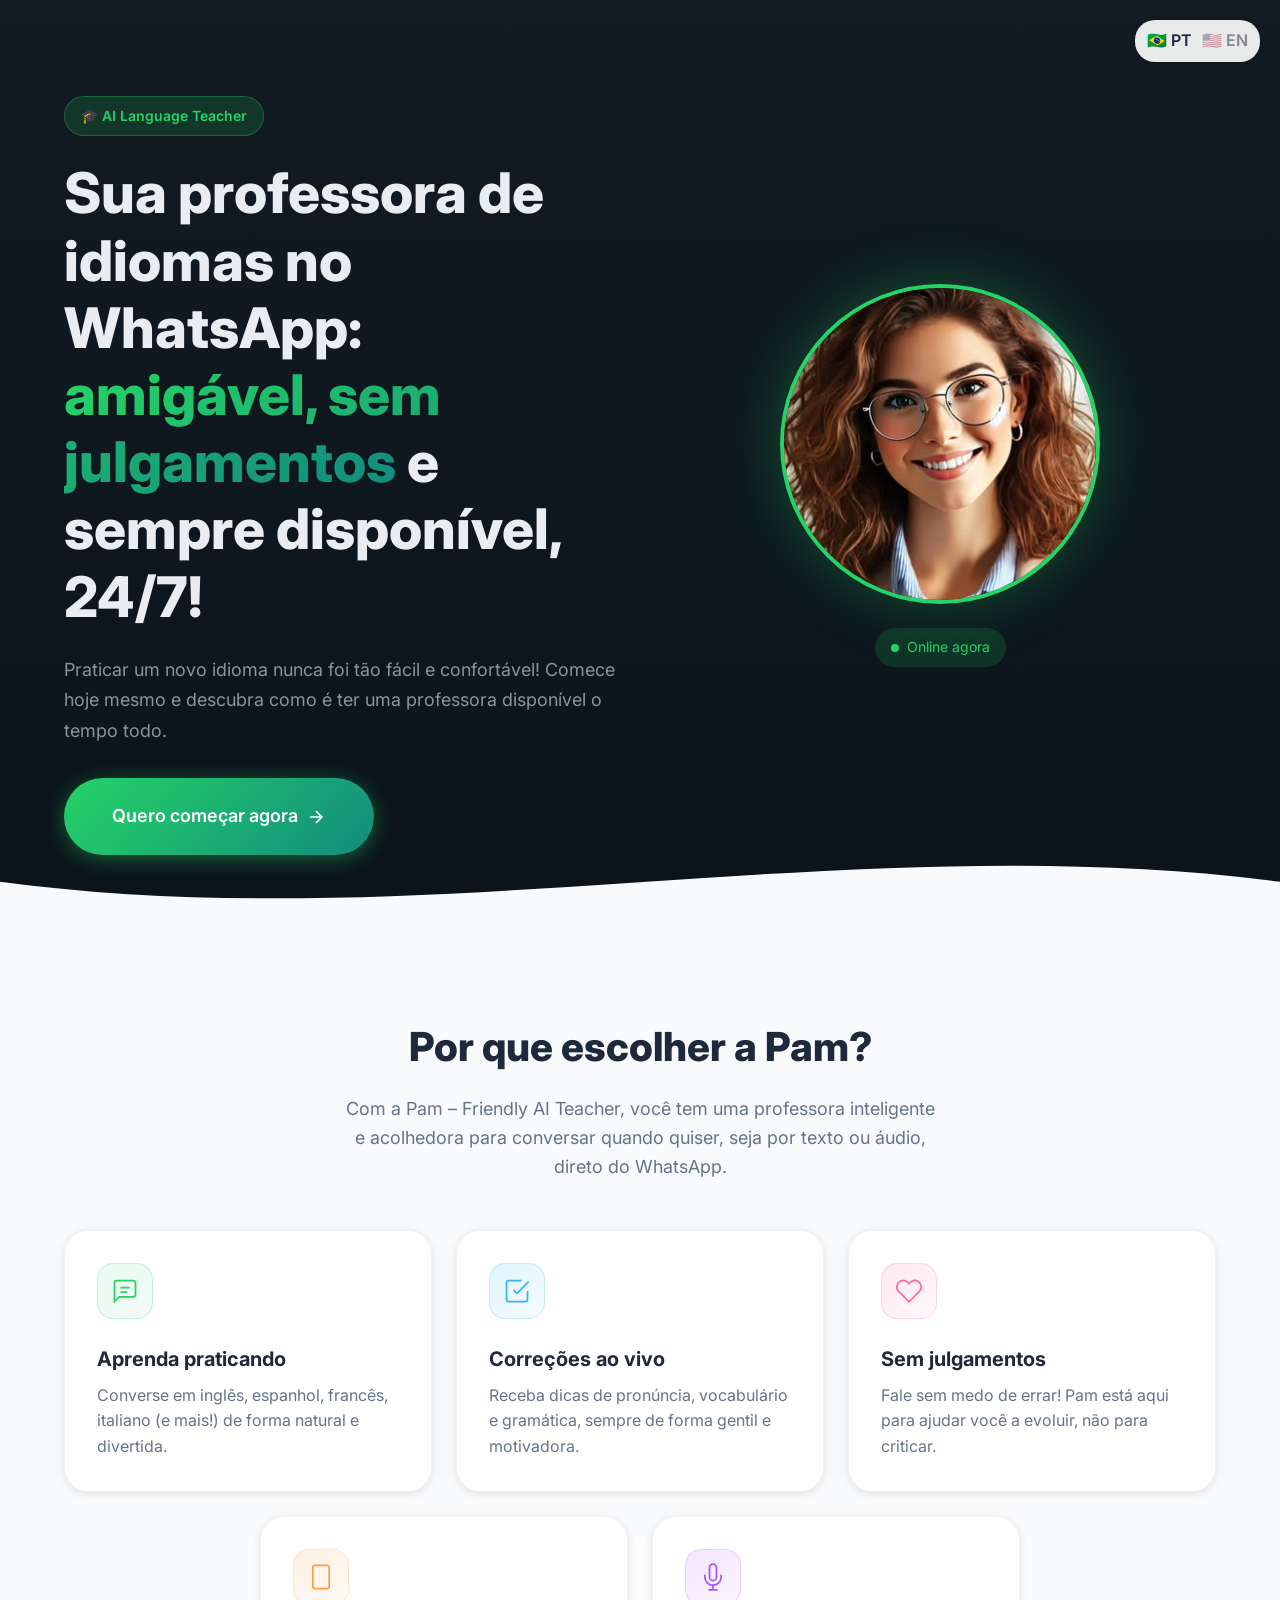
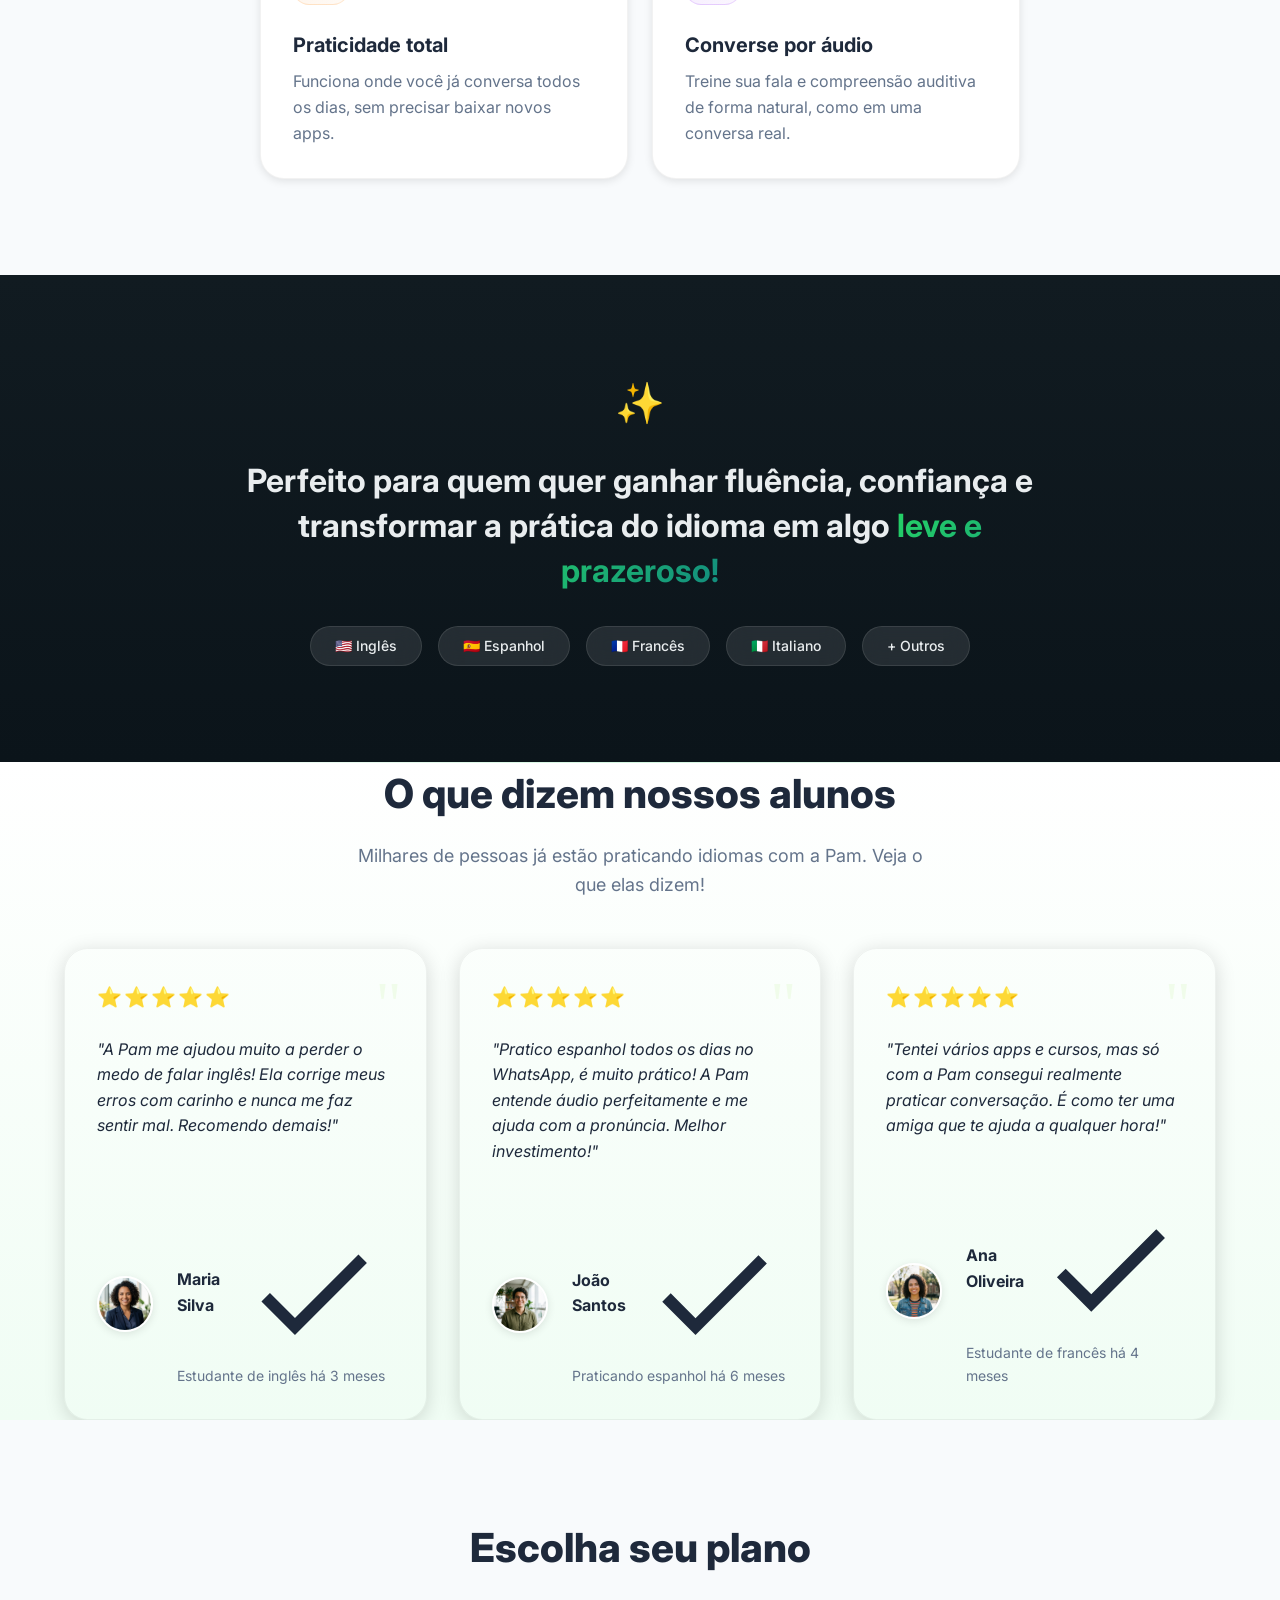
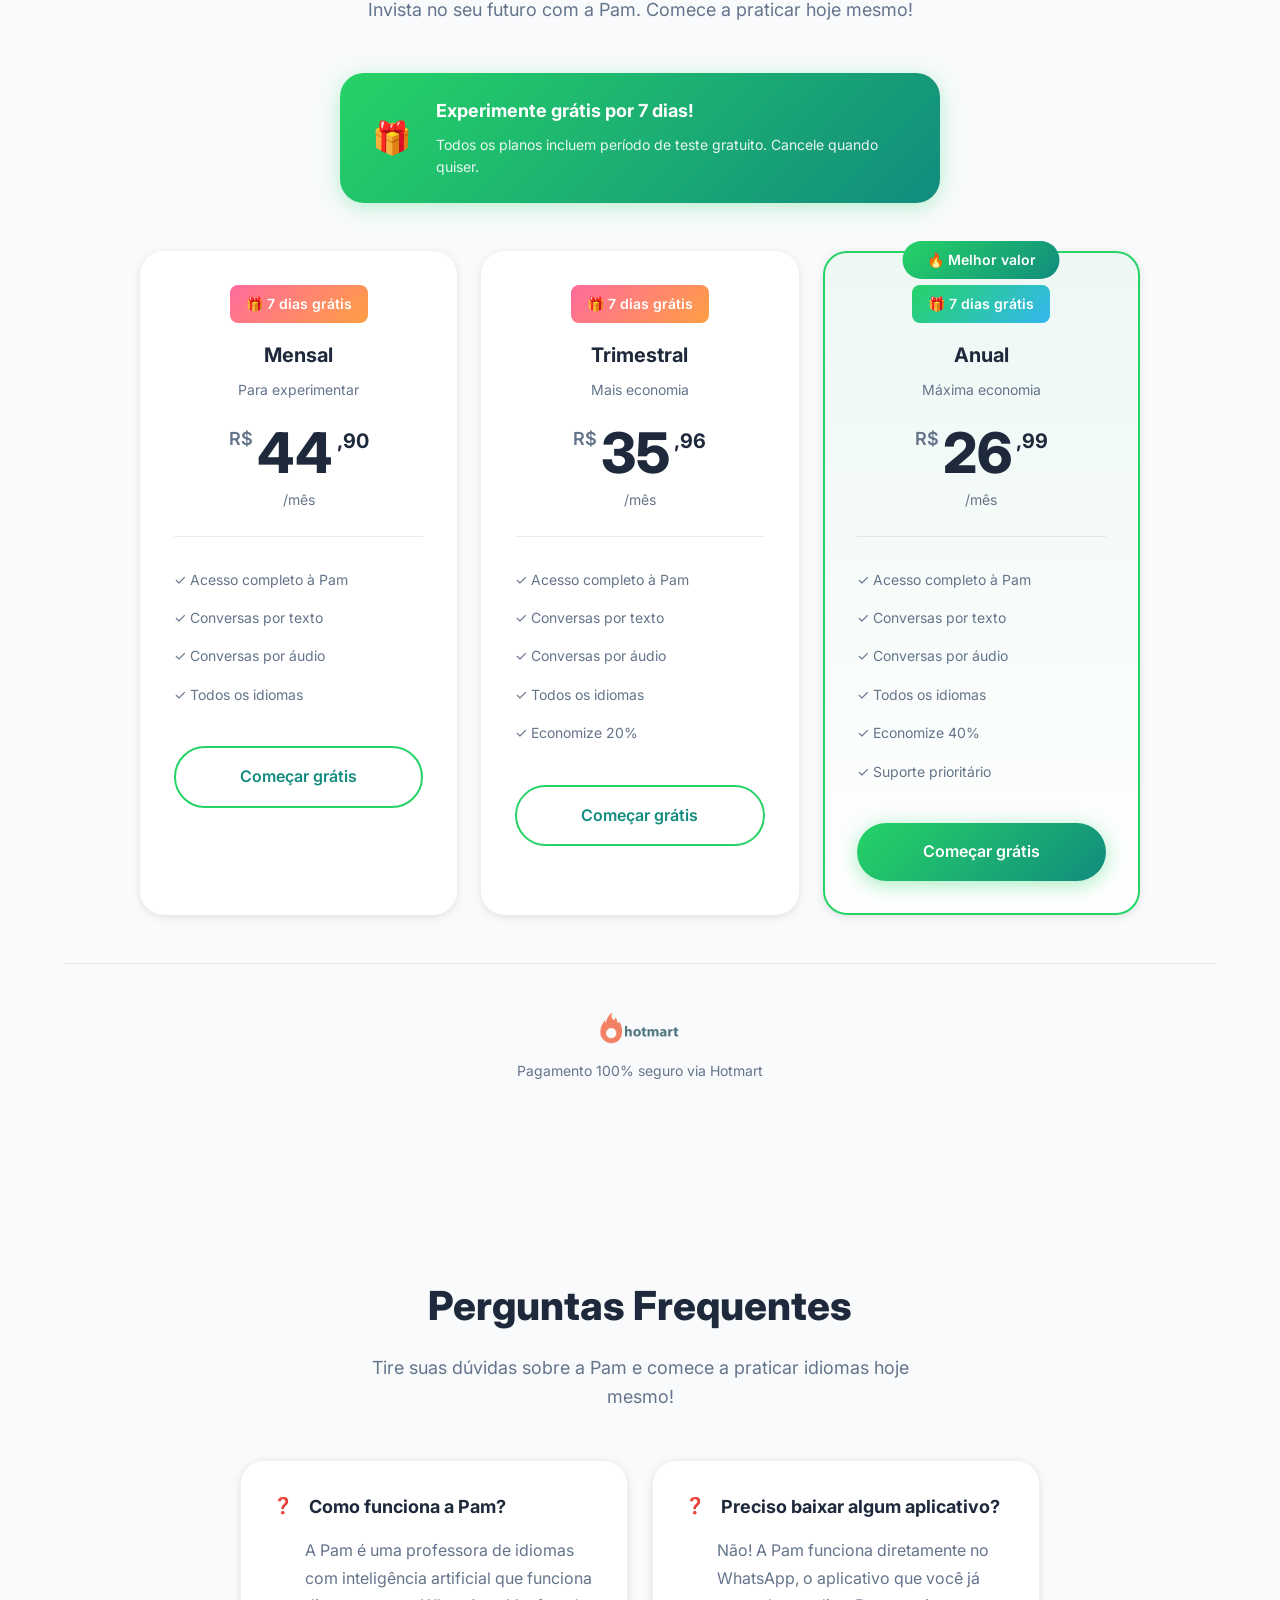
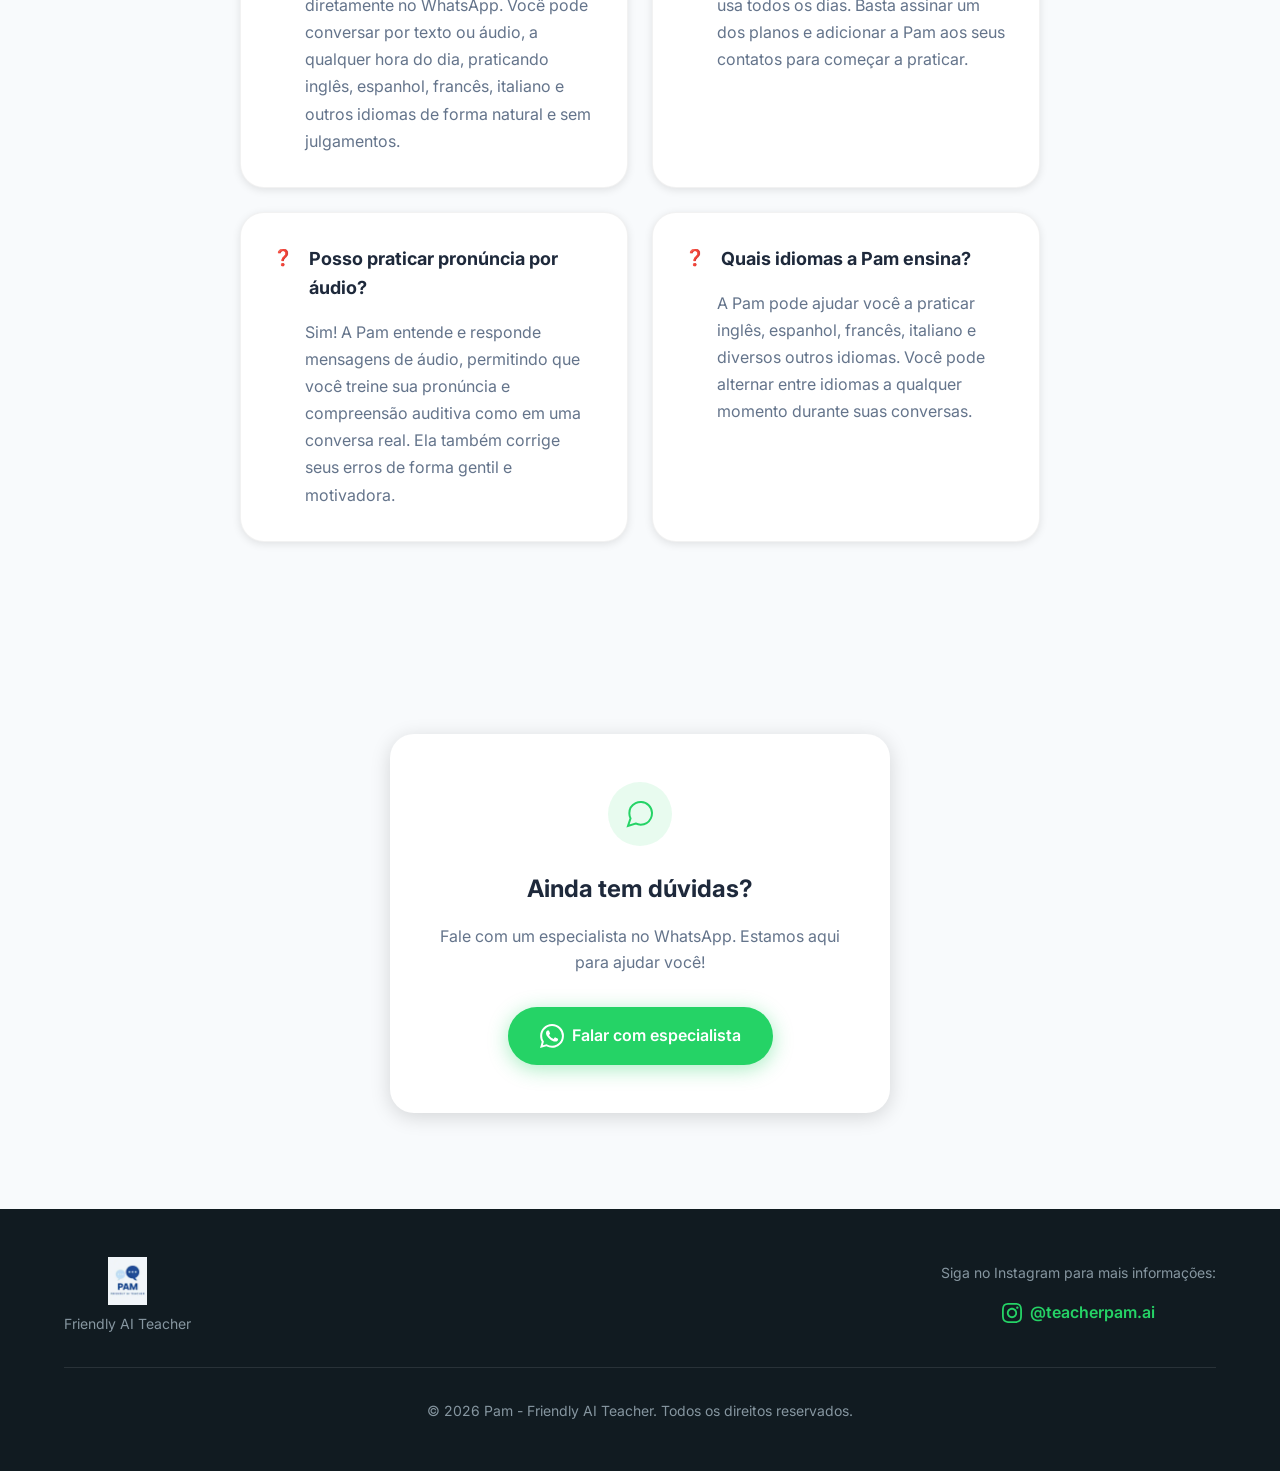
==== commit c4729aa8: "feat: Reduce product prices and update Hotmart payment links." ====
--- a/index.html
+++ b/index.html
@@ -4,6 +4,17 @@
 <head>
     <meta charset="UTF-8">
     <meta name="viewport" content="width=device-width, initial-scale=1.0">
+
+    <!-- Google tag (gtag.js) -->
+    <script async src="https://www.googletagmanager.com/gtag/js?id=G-CG4NJTFNLM"></script>
+    <script>
+        window.dataLayer = window.dataLayer || [];
+        function gtag() { dataLayer.push(arguments); }
+        gtag('js', new Date());
+
+        gtag('config', 'G-CG4NJTFNLM');
+    </script>
+
 
     <!-- Primary SEO -->
     <title>Pam - Friendly AI Teacher | Sua Professora de Idiomas no WhatsApp</title>
@@ -112,14 +123,14 @@
             {
                 "@type": "Offer",
                 "name": "Plano Trimestral",
-                "price": "107.90",
+                "price": "35.96",
                 "priceCurrency": "BRL",
                 "availability": "https://schema.org/InStock"
             },
             {
                 "@type": "Offer",
                 "name": "Plano Anual",
-                "price": "323.90",
+                "price": "26.99",
                 "priceCurrency": "BRL",
                 "availability": "https://schema.org/InStock"
             }
@@ -418,7 +429,7 @@
                         <li>✓ Conversas por áudio</li>
                         <li>✓ Todos os idiomas</li>
                     </ul>
-                    <a href="https://hotmart.com/pt-br/marketplace/produtos/pam-friendly-ai-teacher/C100588038X?off=pun55wo5"
+                    <a href="https://pay.hotmart.com/C100588038X?off=pun55wo5"
                         class="btn btn--outline" target="_blank" rel="noopener noreferrer">
                         Começar grátis
                     </a>
@@ -433,9 +444,9 @@
                     </div>
                     <div class="pricing-card__price">
                         <span class="currency">R$</span>
-                        <span class="amount">107</span>
-                        <span class="cents">,90</span>
-                        <span class="period">/trimestre</span>
+                        <span class="amount">35</span>
+                        <span class="cents">,96</span>
+                        <span class="period">/mês</span>
                     </div>
                     <ul class="pricing-card__features">
                         <li>✓ Acesso completo à Pam</li>
@@ -444,7 +455,7 @@
                         <li>✓ Todos os idiomas</li>
                         <li>✓ Economize 20%</li>
                     </ul>
-                    <a href="https://hotmart.com/pt-br/marketplace/produtos/pam-friendly-ai-teacher/C100588038X?off=7x356iu5"
+                    <a href="https://pay.hotmart.com/C100588038X?off=7x356iu5"
                         class="btn btn--outline" target="_blank" rel="noopener noreferrer">
                         Começar grátis
                     </a>
@@ -460,9 +471,9 @@
                     </div>
                     <div class="pricing-card__price">
                         <span class="currency">R$</span>
-                        <span class="amount">323</span>
-                        <span class="cents">,90</span>
-                        <span class="period">/ano</span>
+                        <span class="amount">26</span>
+                        <span class="cents">,99</span>
+                        <span class="period">/mês</span>
                     </div>
                     <ul class="pricing-card__features">
                         <li>✓ Acesso completo à Pam</li>
@@ -472,7 +483,7 @@
                         <li>✓ Economize 40%</li>
                         <li>✓ Suporte prioritário</li>
                     </ul>
-                    <a href="https://hotmart.com/pt-br/marketplace/produtos/pam-friendly-ai-teacher/C100588038X"
+                    <a href="https://pay.hotmart.com/C100588038X?off=1g2hrb3i"
                         class="btn btn--primary" target="_blank" rel="noopener noreferrer">
                         Começar grátis
                     </a>
